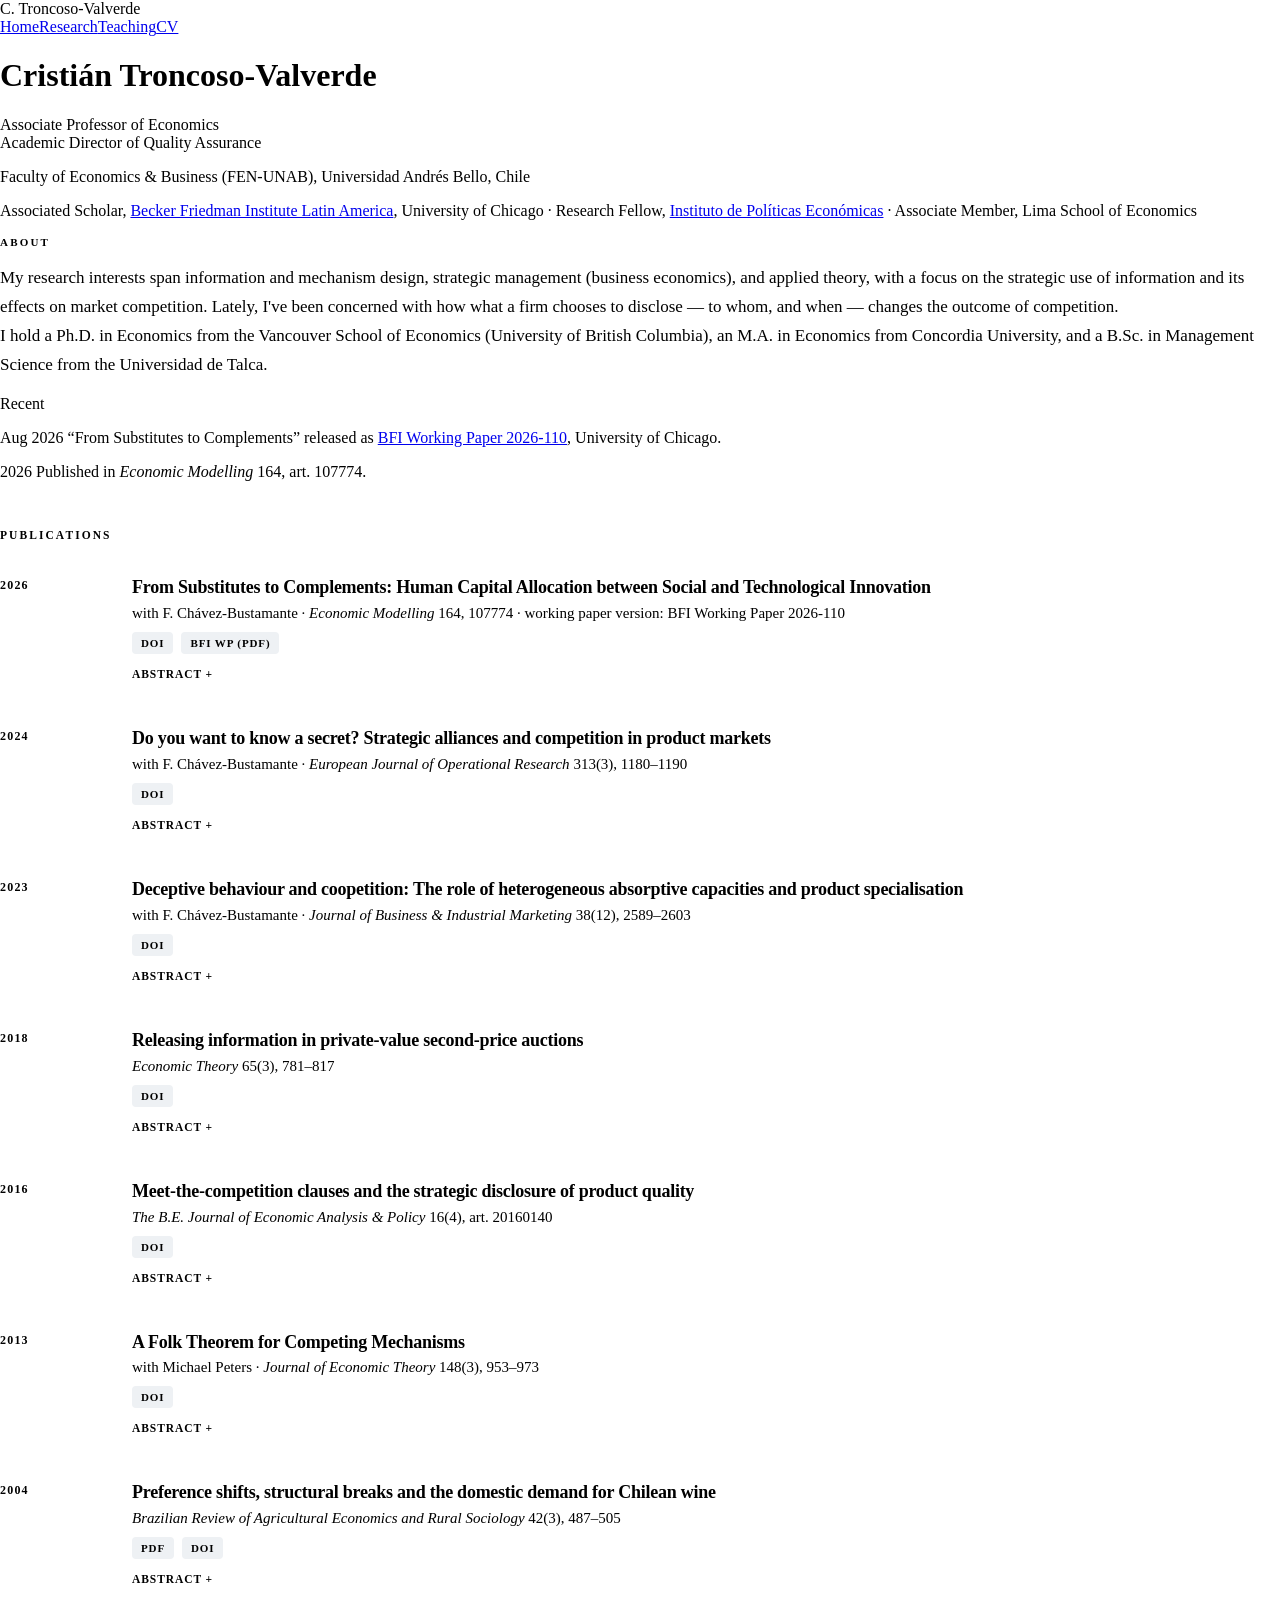
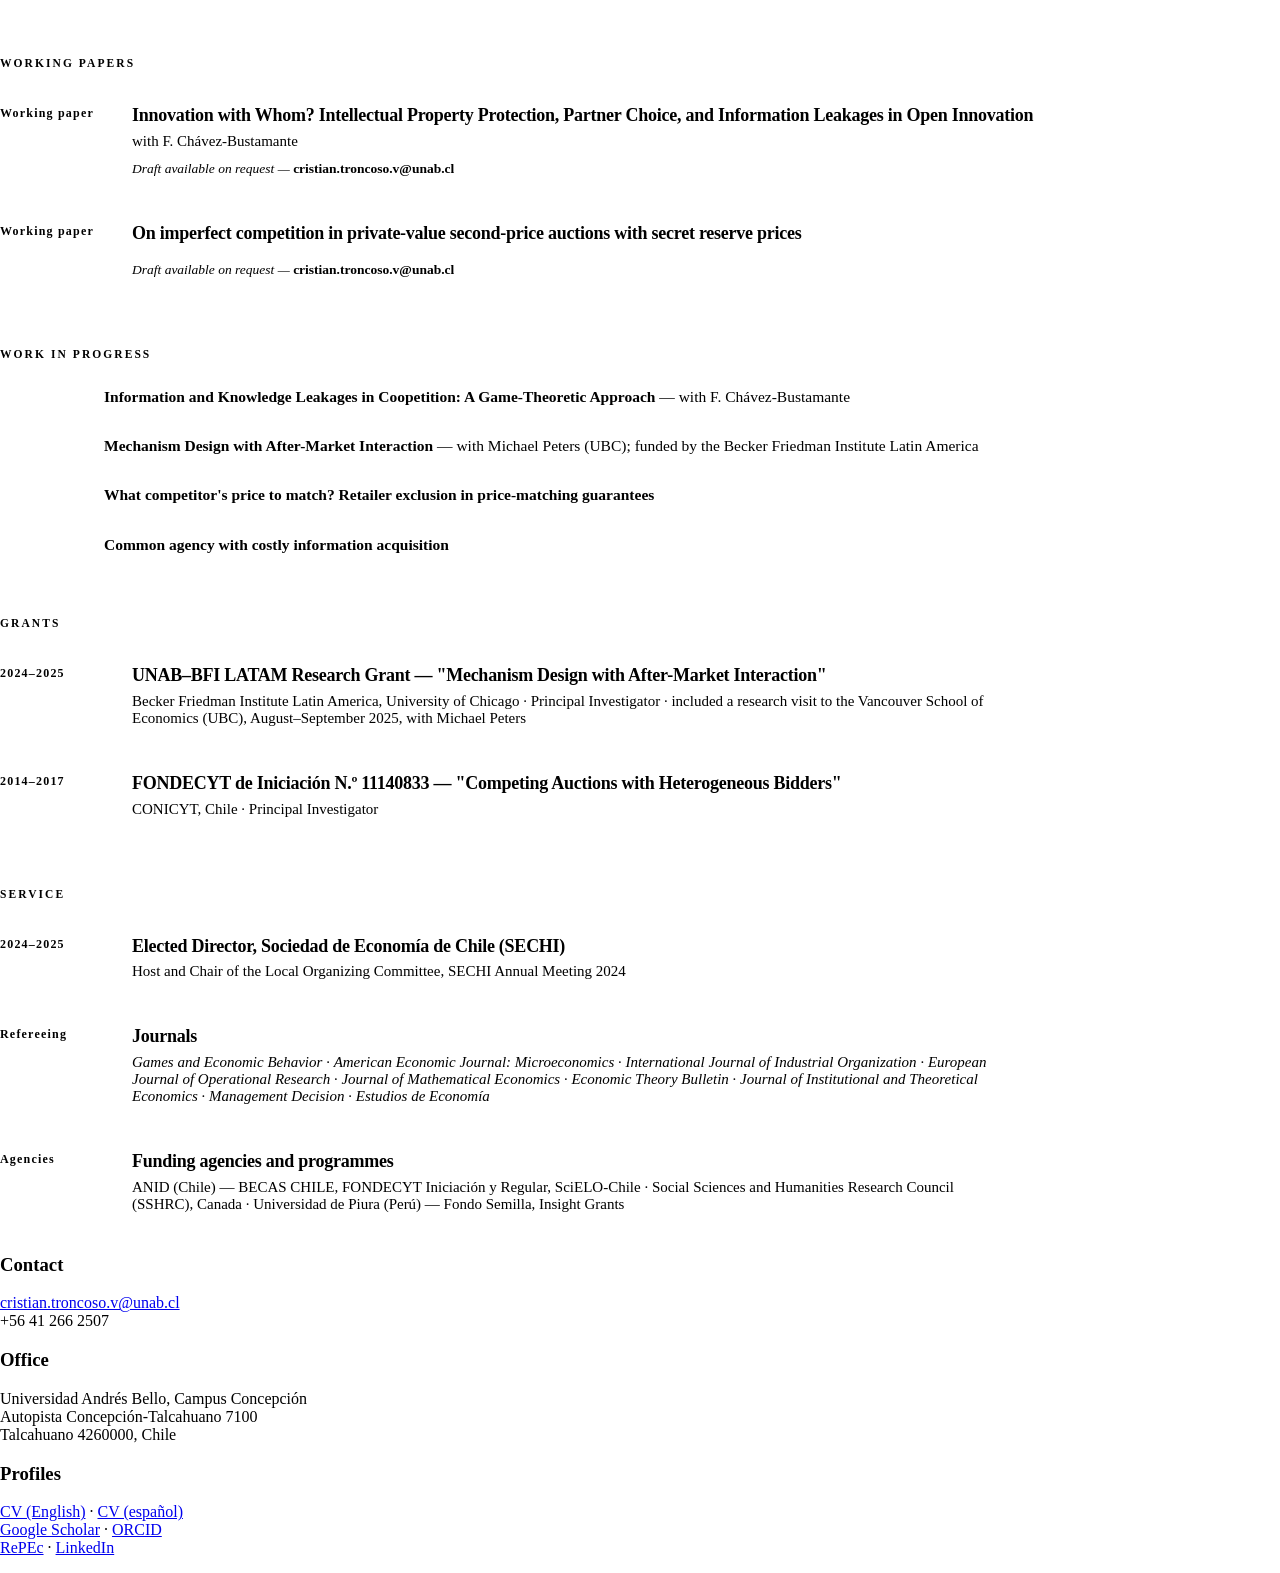
==== index.html @ 9eb07069 "Add files via upload ediseño: barra superior y página de research" ====
<!doctype html>
<html lang="en">
<head>
<meta charset="utf-8">
<meta name="viewport" content="width=device-width, initial-scale=1">
<title>Cristián Troncoso-Valverde — Associate Professor of Economics</title>
<meta name="description" content="Associate Professor of Economics at Universidad Andrés Bello. Information and mechanism design, industrial organization and applied theory.">
<link rel="canonical" href="https://ctroncoso-valverde.github.io/">
<meta property="og:type" content="profile">
<meta property="og:title" content="Cristián Troncoso-Valverde — Associate Professor of Economics">
<meta property="og:description" content="Associate Professor of Economics at Universidad Andrés Bello. Information and mechanism design, industrial organization and applied theory.">
<meta property="og:url" content="https://ctroncoso-valverde.github.io/">
<meta property="og:image" content="https://ctroncoso-valverde.github.io/assets/photo.jpg">
<meta name="twitter:card" content="summary">
<link rel="stylesheet" href="assets/style.css">
<script type="application/ld+json">
{"@context":"https://schema.org","@type":"Person","name":"Cristi\u00e1n Troncoso-Valverde",
"jobTitle":"Associate Professor of Economics","email":"mailto:cristian.troncoso.v@unab.cl",
"url":"https://ctroncoso-valverde.github.io/","image":"https://ctroncoso-valverde.github.io/assets/photo.jpg",
"affiliation":{"@type":"Organization","name":"Universidad Andr\u00e9s Bello, Faculty of Economics and Business"},
"alumniOf":[{"@type":"Organization","name":"The University of British Columbia"},
{"@type":"Organization","name":"Concordia University"},{"@type":"Organization","name":"Universidad de Talca"}],
"knowsAbout":["Information design","Mechanism design","Industrial organization","Applied microeconomic theory"],
"sameAs":["https://orcid.org/0000-0001-8231-6727","https://scholar.google.com/citations?user=-qR7iWAAAAAJ&hl=en","https://ideas.repec.org/e/ptr167.html","https://www.linkedin.com/in/cristi%C3%A1n-troncoso-valverde-75929161"]}
</script>
</head>
<body>
<main class="page">
<div class="topbar"><div class="wrap">
    <span class="tb-id"><span class="tb-av"></span>C. Troncoso-Valverde</span>
    <nav class="tb-nav"><a class="on" href="index.html">Home</a><a href="research.html">Research</a><a href="teaching.html">Teaching</a><a href="files/cv-en.pdf">CV</a></nav>
  </div></div>
  <div class="wrap">
    <div class="ident">
      <div>
        <h1>Cristián Troncoso-Valverde</h1>
        <p class="role">Associate Professor of Economics<br>Academic Director of Quality Assurance</p>
        <p class="aff">Faculty of Economics &amp; Business (FEN-UNAB), Universidad Andrés Bello, Chile</p>
        <p class="aff" style="margin-top:10px">Associated Scholar, <a href="https://bfi.uchicago.edu/centers-programs/becker-friedman-institute-latin-america/">Becker Friedman Institute Latin America</a>,
        University of Chicago · Research Fellow, <a href="https://ipe.unab.cl/">Instituto de Políticas Económicas</a> ·
        Associate Member, Lima School of Economics</p>
      </div>
    </div>

    <p class="kicker">About</p>
    <div class="prosewrap hoverable">
      <p class="prose">My research interests span information and mechanism design, strategic management
      (business economics), and applied theory, with a focus on the strategic use of information and its
      effects on market competition. Lately, I've been concerned with how what a firm chooses to disclose
      — to whom, and when — changes the outcome of competition.</p>
      <p class="prose">I hold a Ph.D. in Economics from the Vancouver School of Economics (University of
      British Columbia), an M.A. in Economics from Concordia University, and a B.Sc. in Management Science
      from the Universidad de Talca.</p>
    </div>

    <div class="news"><p class="newslabel">Recent</p>
      <p class="newsitem"><span>Aug 2026</span> “From Substitutes to Complements” released as
      <a href="https://bfi.uchicago.edu/wp-content/uploads/2026/08/BFI_WP_2026-110.pdf">BFI Working Paper 2026-110</a>, University of Chicago.</p>
      <p class="newsitem"><span>2026</span> Published in <i>Economic Modelling</i> 164, art. 107774.</p></div>

<h2>Publications</h2>

    <div class="row"><div class="y">2026</div>
      <p class="ti"><a href="https://doi.org/10.1016/j.econmod.2026.107774">From Substitutes to Complements: Human Capital Allocation between Social and Technological Innovation</a></p>
      <p class="me">with F. Chávez-Bustamante · <i>Economic Modelling</i> 164, 107774 ·
      working paper version: BFI Working Paper 2026-110</p>
      <div class="lk"><a href="https://doi.org/10.1016/j.econmod.2026.107774">DOI</a><a href="https://bfi.uchicago.edu/wp-content/uploads/2026/08/BFI_WP_2026-110.pdf">BFI WP (PDF)</a></div>
      <details class="ab"><summary>Abstract</summary><p>Firms face a fundamental challenge when allocating scarce human capital between proprietary technological efficiency and social innovation. Social initiatives such as ethical sourcing and circular supply chains help build brand identity and differentiate products, but the transparency they require inevitably leaks operational know-how to competitors. We formalise the strategic relationship between these two investments and show that it is not static: at low commitment levels, the spillover dominates and the two paths act as strategic substitutes, while past a critical threshold, the resulting differentiation softens competition and amplifies the returns to technological investments, turning them into strategic complements. The transition is robust to Bertrand pricing, oligopolistic competition, and fully symmetric games. From a welfare standpoint, the market undersupplies social innovation throughout, and two talent-targeted Pigouvian subsidies exactly close the gap, offering a tractable benchmark for policy design in industries where sustainability and efficiency increasingly converge.</p></details>
    </div>

    <div class="row"><div class="y">2024</div>
      <p class="ti"><a href="https://doi.org/10.1016/j.ejor.2023.10.004">Do you want to know a secret? Strategic alliances and competition in product markets</a></p>
      <p class="me">with F. Chávez-Bustamante · <i>European Journal of Operational Research</i> 313(3), 1180–1190</p>
      <div class="lk"><a href="https://doi.org/10.1016/j.ejor.2023.10.004">DOI</a></div>
      <details class="ab"><summary>Abstract</summary><p>Strategic alliances make firms' boundaries permeable to information leakages that may benefit the competitive position of partnering firms. In this paper, we examine the implications of information leakage on the incentives to join a strategic alliance and the nature of competition in the product market. We show that information leakage can trigger opportunistic behaviours in which firms engage in unprofitable alliances simply because the possibility of learning sensitive information about their competitors increases the expected private rents that firms earn when competing in the product market. Thus, our findings uncover a purely informational mechanism through which information leakage affects the incentives to join a strategic alliance that does not rely on the firm's ability to absorb spillovers from other firms. We also show that the incentives to devise alliances to gain access to the partner's sensitive private information may remain even if the negatively affected firm can pursue compensation for the damage that this deceptive business practice may cause.</p></details>
    </div>

    <div class="row"><div class="y">2023</div>
      <p class="ti"><a href="https://doi.org/10.1108/JBIM-05-2022-0215">Deceptive behaviour and coopetition: The role of heterogeneous absorptive capacities and product specialisation</a></p>
      <p class="me">with F. Chávez-Bustamante · <i>Journal of Business &amp; Industrial Marketing</i> 38(12), 2589–2603</p>
      <div class="lk"><a href="https://doi.org/10.1108/JBIM-05-2022-0215">DOI</a></div>
      <details class="ab"><summary>Abstract</summary><p>This paper aims to study the role of absorptive capacities in coopetitive alliances that involve leakages of sensitive private knowledge regarding firms' production processes.</p><p>This paper uses a game theoretic approach to model a differentiated product market in which two firms asymmetrically informed about the economic value of a business opportunity must cooperate to exploit this opportunity. Under coopetition, firms gain access to their partners' core knowledge as the result of inevitable leakages of information. Firms differ in their absorptive capacities, which affects their abilities to leverage this new knowledge outside the collaborative activity.</p><p>Firms with superior absorptive capacities are more likely to devise alliances whose purpose is to gain access to their partners' core knowledge. This opportunistic behaviour does not disappear even if firms compensate their partners for the damages caused by this deceptive business practice. This paper also finds that a highly specialised product safeguards firms with limited absorptive capacities against these opportunistic behaviours.</p><p>This paper provides a theoretical analysis of the role that absorptive capacities and product specialisation play in influencing the emergence of opportunistic behaviours in coopetitive alliances. The theoretical analysis underscores the extent to which the risk of opportunism associated with the exploitation of a partner's specific core knowledge outside the scope of the cooperative activity affects not only the nature and intensity of market competition but also the incentives to pursue coopetitive alliances.</p></details>
    </div>

    <div class="row"><div class="y">2018</div>
      <p class="ti"><a href="https://doi.org/10.1007/s00199-017-1039-y">Releasing information in private-value second-price auctions</a></p>
      <p class="me"><i>Economic Theory</i> 65(3), 781–817</p>
      <div class="lk"><a href="https://doi.org/10.1007/s00199-017-1039-y">DOI</a></div>
      <details class="ab"><summary>Abstract</summary><p>I investigate the incentives to release information in markets in which auctioneers running second-price auctions compete for buyers by releasing information about their products before buyers decide in which auction they wish to participate. I provide sufficient conditions for the existence of an equilibrium in which both sellers release information even if there are only two buyers in the market. This result is in contrast to previous findings reported in the literature showing that the optimal decision for a monopolist facing a fixed set of two buyers is to not release any information. Thus, the results of the paper suggest that competition between auctioneers strengthens the incentives to release information in markets in which selling mechanisms are second-price auctions.</p></details>
    </div>

    <div class="row"><div class="y">2016</div>
      <p class="ti"><a href="https://doi.org/10.1515/bejeap-2016-0140">Meet-the-competition clauses and the strategic disclosure of product quality</a></p>
      <p class="me"><i>The B.E. Journal of Economic Analysis &amp; Policy</i> 16(4), art. 20160140</p>
      <div class="lk"><a href="https://doi.org/10.1515/bejeap-2016-0140">DOI</a></div>
      <details class="ab"><summary>Abstract</summary><p>I examine the implications of meet-the-competition clauses (MCCs) for the strategic disclosure of product quality in a duopoly in which sellers can adopt these clauses before setting their prices. I show that MCCs generate incentives for the disclosure of product quality because these clauses facilitate monopoly pricing in states of nature in which the quality of products is the same. This suggests that MCCs may encourage the disclosure of information because sellers can use them to coordinate their pricing decisions based on the information revealed through disclosure.</p></details>
    </div>

    <div class="row"><div class="y">2013</div>
      <p class="ti"><a href="https://doi.org/10.1016/j.jet.2013.01.001">A Folk Theorem for Competing Mechanisms</a></p>
      <p class="me">with Michael Peters · <i>Journal of Economic Theory</i> 148(3), 953–973</p>
      <div class="lk"><a href="https://doi.org/10.1016/j.jet.2013.01.001">DOI</a></div>
      <details class="ab"><summary>Abstract</summary><p>We provide a partial characterization of the set of outcome functions that can be supported as perfect Bayesian equilibrium in the recommendation game described in T. Yamashita, Mechanism games with multiple principals and three or more agents, <i>Econometrica</i> 78(2) (2010) 791–801. We show that the set of outcome functions that can be supported is at least as large as the set supportable by a mechanism designer in the sense of Myerson (Myerson, 1979). We show how to support random and correlated outcomes as equilibrium outcomes in the recommendation game.</p></details>
    </div>

    <div class="row"><div class="y">2004</div>
      <p class="ti"><a href="https://doi.org/10.22004/ag.econ.342002">Preference shifts, structural breaks and the domestic demand for Chilean wine</a></p>
      <p class="me"><i>Brazilian Review of Agricultural Economics and Rural Sociology</i> 42(3), 487–505</p>
      <div class="lk"><a href="https://ageconsearch.umn.edu/record/342002/files/Cristi%C3%A1n%20Troncoso-Valverde.pdf">PDF</a><a href="https://doi.org/10.22004/ag.econ.342002">DOI</a></div>
      <details class="ab"><summary>Abstract</summary><p>This paper investigates possible changes in Chilean domestic consumer preferences for wine through the estimation of a demand function that allows for structural breaks and regime shifts in the cointegrating relationship. Our findings support both higher own–price elasticity and higher substitutability between wine and beer after 1982, when a shift in regime in the demand function is found. We believe our findings might be due to the introduction of an increasing number of wine varieties in Chile during the last two decades. We argue that more wine varieties affect domestic consumer preferences by altering the product diversity available in the domestic market.</p></details>
    </div>
    <h2>Working papers</h2>

    <div class="row"><div class="y">Working paper</div>
      <p class="ti">Innovation with Whom? Intellectual Property Protection, Partner Choice, and Information Leakages in Open Innovation</p>
      <p class="me">with F. Chávez-Bustamante</p>
      <p class="req">Draft available on request — <a href="mailto:cristian.troncoso.v@unab.cl?subject=Working%20paper%20request">cristian.troncoso.v@unab.cl</a></p>
      </div>

    <div class="row"><div class="y">Working paper</div>
      <p class="ti">On imperfect competition in private-value second-price auctions with secret reserve prices</p>
      <p class="req">Draft available on request — <a href="mailto:cristian.troncoso.v@unab.cl?subject=Working%20paper%20request">cristian.troncoso.v@unab.cl</a></p>
      </div>

    <h2>Work in progress</h2>
    <ul class="wip">
      <li><span>Information and Knowledge Leakages in Coopetition: A Game-Theoretic Approach</span> — with F. Chávez-Bustamante</li>
      <li><span>Mechanism Design with After-Market Interaction</span> — with Michael Peters (UBC); funded by the Becker Friedman Institute Latin America</li>
      <li><span>What competitor's price to match? Retailer exclusion in price-matching guarantees</span></li>
      <li><span>Common agency with costly information acquisition</span></li>
    </ul>

    <h2>Grants</h2>
    <div class="row"><div class="y">2024–2025</div>
      <p class="ti">UNAB–BFI LATAM Research Grant — "Mechanism Design with After-Market Interaction"</p>
      <p class="me">Becker Friedman Institute Latin America, University of Chicago · Principal
      Investigator · included a research visit to the Vancouver School of Economics (UBC),
      August–September 2025, with Michael Peters</p>
    </div>
    <div class="row"><div class="y">2014–2017</div>
      <p class="ti">FONDECYT de Iniciación N.º 11140833 — "Competing Auctions with Heterogeneous Bidders"</p>
      <p class="me">CONICYT, Chile · Principal Investigator</p>
    </div>

    <h2>Service</h2>
    <div class="row"><div class="y">2024–2025</div>
      <p class="ti">Elected Director, Sociedad de Economía de Chile (SECHI)</p>
      <p class="me">Host and Chair of the Local Organizing Committee, SECHI Annual Meeting 2024</p>
    </div>
    <div class="row"><div class="y">Refereeing</div>
      <p class="ti">Journals</p>
      <p class="me"><i>Games and Economic Behavior</i> · <i>American Economic Journal: Microeconomics</i> ·
      <i>International Journal of Industrial Organization</i> · <i>European Journal of Operational Research</i> ·
      <i>Journal of Mathematical Economics</i> · <i>Economic Theory Bulletin</i> ·
      <i>Journal of Institutional and Theoretical Economics</i> · <i>Management Decision</i> ·
      <i>Estudios de Economía</i></p>
    </div>
    <div class="row"><div class="y">Agencies</div>
      <p class="ti">Funding agencies and programmes</p>
      <p class="me">ANID (Chile) — BECAS CHILE, FONDECYT Iniciación y Regular, SciELO-Chile ·
      Social Sciences and Humanities Research Council (SSHRC), Canada ·
      Universidad de Piura (Perú) — Fondo Semilla, Insight Grants</p>
    </div>
  </div>
  <div class="foot" id="contact"><div class="wrap">
    <div><h3>Contact</h3><p><a href="mailto:cristian.troncoso.v@unab.cl">cristian.troncoso.v@unab.cl</a><br>+56 41 266 2507</p></div>
    <div><h3>Office</h3><p>Universidad Andrés Bello, Campus Concepción<br>
      Autopista Concepción-Talcahuano 7100<br>Talcahuano 4260000, Chile</p></div>
    <div><h3>Profiles</h3><p><a href="files/cv-en.pdf">CV (English)</a> · <a href="files/cv-es.pdf">CV (español)</a><br><a href="https://scholar.google.com/citations?user=-qR7iWAAAAAJ&amp;hl=en">Google Scholar</a> · <a href="https://orcid.org/0000-0001-8231-6727">ORCID</a><br>
      <a href="https://ideas.repec.org/e/ptr167.html">RePEc</a> · <a href="https://www.linkedin.com/in/cristi%C3%A1n-troncoso-valverde-75929161">LinkedIn</a></p></div>
  </div></div>
</main>
</body>
</html>
---- assets/style.css ----
*,*::before,*::after{box-sizing:border-box}
/* ---------------- paletas ---------------- */
.pg{--rail:#0f1c2e; --rink:#e7edf5; --rmut:#93a5bb; --rline:#1d2e45; --racc:#7fb2e0;
    --ink:#0d1014; --ink2:#464d57; --ink3:#878e98; --line:#e4e7ec; --acc:#3f7fbf; --tint:#f3f7fc;}
/* ---------------- layout ---------------- */
body{margin:0;background:#fff}
.pg{display:grid;grid-template-columns:376px 1fr;background:#fff;color:var(--ink);
  font:16px/1.66 -apple-system,BlinkMacSystemFont,"Segoe UI",Roboto,"Helvetica Neue",sans-serif;
  -webkit-font-smoothing:antialiased;min-height:760px}
.rail{background:var(--rail);color:var(--rink);display:flex;flex-direction:column}
.pic{aspect-ratio:3/2;background:var(--rline);position:relative;overflow:hidden}
.pic img{width:100%;height:100%;display:block;object-fit:cover}
.rb{padding:28px 28px 32px;flex:1;display:flex;flex-direction:column}
.rail h1{font-size:25px;line-height:1.2;font-weight:700;letter-spacing:-.028em;margin:0 0 13px;color:var(--rink)}
.rl{font-size:13.5px;line-height:1.62;color:var(--rmut);margin:0 0 4px}
.rl b{color:var(--rink);font-weight:650}
.rail nav{margin:26px 0 0;border-top:1px solid var(--rline);padding-top:16px}
.rail nav a{display:flex;align-items:center;gap:10px;color:var(--rmut);text-decoration:none;
  font-size:14px;font-weight:600;padding:8px 0}
.rail nav a::before{content:"";width:14px;height:1px;background:var(--rline);transition:.18s}
.rail nav a:hover{color:var(--rink)}
.rail nav a.act{color:var(--rink)}
.rail nav a.act::before{width:26px;height:2px;background:var(--racc)}
.prof{display:flex;flex-wrap:wrap;gap:8px 15px;margin-top:18px}
.prof a{font-size:11.5px;font-weight:800;letter-spacing:.12em;text-transform:uppercase;
  color:var(--rmut);text-decoration:none;transition:.15s}
.prof a:hover{color:var(--racc)}
.cx{margin-top:auto;padding-top:22px;border-top:1px solid var(--rline);font-size:12.5px;line-height:1.8;color:var(--rmut)}
.cx a{color:var(--rink);text-decoration:none;border-bottom:1px solid var(--rline)}
.rl a{color:var(--rink);text-decoration:none;border-bottom:1px solid var(--rline)}
.rl a:hover{border-color:var(--racc)}
.body{padding:64px 64px 84px;max-width:1180px;margin:0 auto;width:100%}
.about{display:grid;grid-template-columns:1fr 1fr;column-gap:52px;row-gap:20px;align-items:start}
.kicker{font-size:11px;font-weight:800;letter-spacing:.2em;text-transform:uppercase;color:var(--acc);margin:0 0 16px}
.prose{font-size:17px;line-height:1.7;color:var(--ink2);margin:0}
.prose b{color:var(--ink);font-weight:650}
h2{font-size:11.5px;letter-spacing:.18em;text-transform:uppercase;font-weight:800;color:var(--ink3);
  margin:48px 0 0;padding-bottom:12px;border-bottom:1px solid var(--line)}
.row{display:grid;grid-template-columns:104px 1fr;column-gap:28px;padding:22px 0;border-bottom:1px solid var(--line);transition:.16s}
.row>*{grid-column:2}
.row .y{grid-column:1;grid-row:1;margin:0;padding-top:3px}
.row:hover{background:var(--tint);box-shadow:-14px 0 0 var(--tint),14px 0 0 var(--tint)}
.row .y{font-size:12px;font-weight:800;letter-spacing:.1em;color:var(--acc);margin-bottom:5px}
.row .ti{font-size:18px;font-weight:700;line-height:1.38;letter-spacing:-.014em;margin:0 0 5px}
.row .ti a{color:inherit;text-decoration:none}
.row .ti a:hover{color:var(--acc)}
.row .me{font-size:15px;color:var(--ink2);max-width:860px;margin:0}
.row .me i{font-style:italic}
.lk{margin-top:10px;display:flex;gap:8px;flex-wrap:wrap}
.lk a{font-size:11px;font-weight:800;letter-spacing:.08em;text-transform:uppercase;color:var(--ink2);
  text-decoration:none;background:#eef1f4;border-radius:4px;padding:5px 9px;transition:.14s}
.lk a:hover{background:var(--acc);color:#fff}
.req{font-size:13.5px;color:var(--ink3);margin:11px 0 0;font-style:italic}
.req a{color:var(--acc);text-decoration:none;font-weight:650;font-style:normal}
.req a:hover{text-decoration:underline;text-underline-offset:3px}
.ab{margin-top:10px}
.ab summary{font-size:11.5px;font-weight:800;letter-spacing:.08em;text-transform:uppercase;
  color:var(--acc);cursor:pointer;list-style:none;display:inline-block}
.ab summary::marker{content:""}
.ab summary::after{content:" +"}
.ab[open] summary::after{content:" \2013"}
.ab p{font-size:15px;line-height:1.62;color:var(--ink2);margin:9px 0 2px;
  padding-left:16px;border-left:2px solid var(--line);max-width:820px}
.wip{margin:0;padding:0;list-style:none}
.wip li{padding:13px 0 13px 104px;border-bottom:1px solid var(--line);font-size:15.5px;color:var(--ink2);
  line-height:1.5;position:relative}
.wip li::before{content:"";position:absolute;left:0;top:22px;width:26px;height:2px;background:var(--acc)}
.wip li span{color:var(--ink);font-weight:650}
  .note{margin:0;padding:16px 22px;border-left:3px solid var(--acc);background:var(--tint);
  font-size:15.5px;color:var(--ink2)}
.note b{color:var(--ink);font-weight:700}
.rec{margin-top:44px;padding-top:22px;border-top:1px solid var(--line)}
.rec>summary{font-size:11.5px;font-weight:800;letter-spacing:.14em;text-transform:uppercase;
  color:var(--acc);cursor:pointer;list-style:none}
.rec>summary::marker{content:""}
.rec>summary::after{content:" +"}
.rec[open]>summary::after{content:" \2013"}
.rec h3{font-size:13.5px;font-weight:800;margin:26px 0 8px;letter-spacing:-.005em}
.rec ul{margin:0;padding:0;list-style:none}
.rec li{font-size:13.5px;line-height:1.55;color:var(--ink2);padding:5px 0;border-bottom:1px solid #f0f2f5}
.rec li b{color:var(--ink);font-weight:650;font-variant-numeric:tabular-nums}
.rec li em{font-style:normal;color:var(--ink3)}
  @media(max-width:1000px){ .about{grid-template-columns:1fr;row-gap:18px} }
@media(max-width:900px){ .pg{grid-template-columns:1fr} .body{padding:40px 26px 60px} }
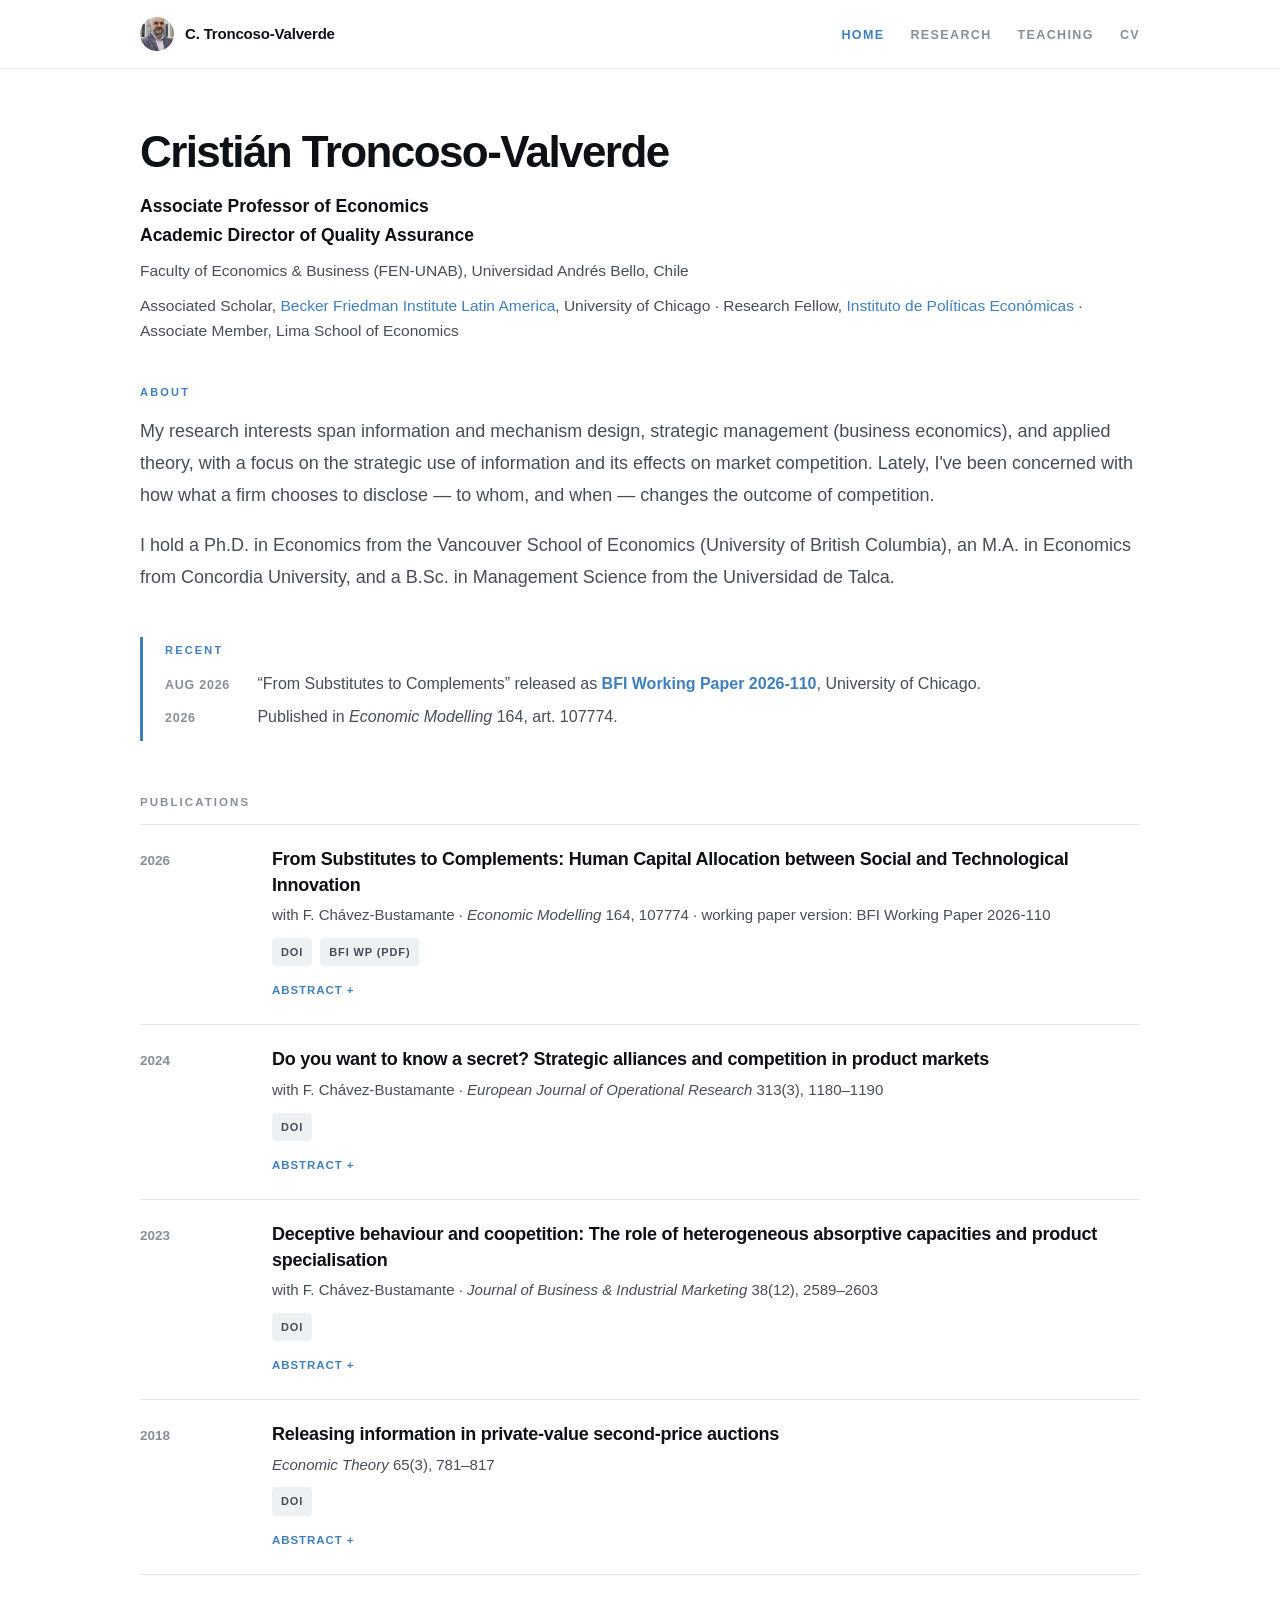
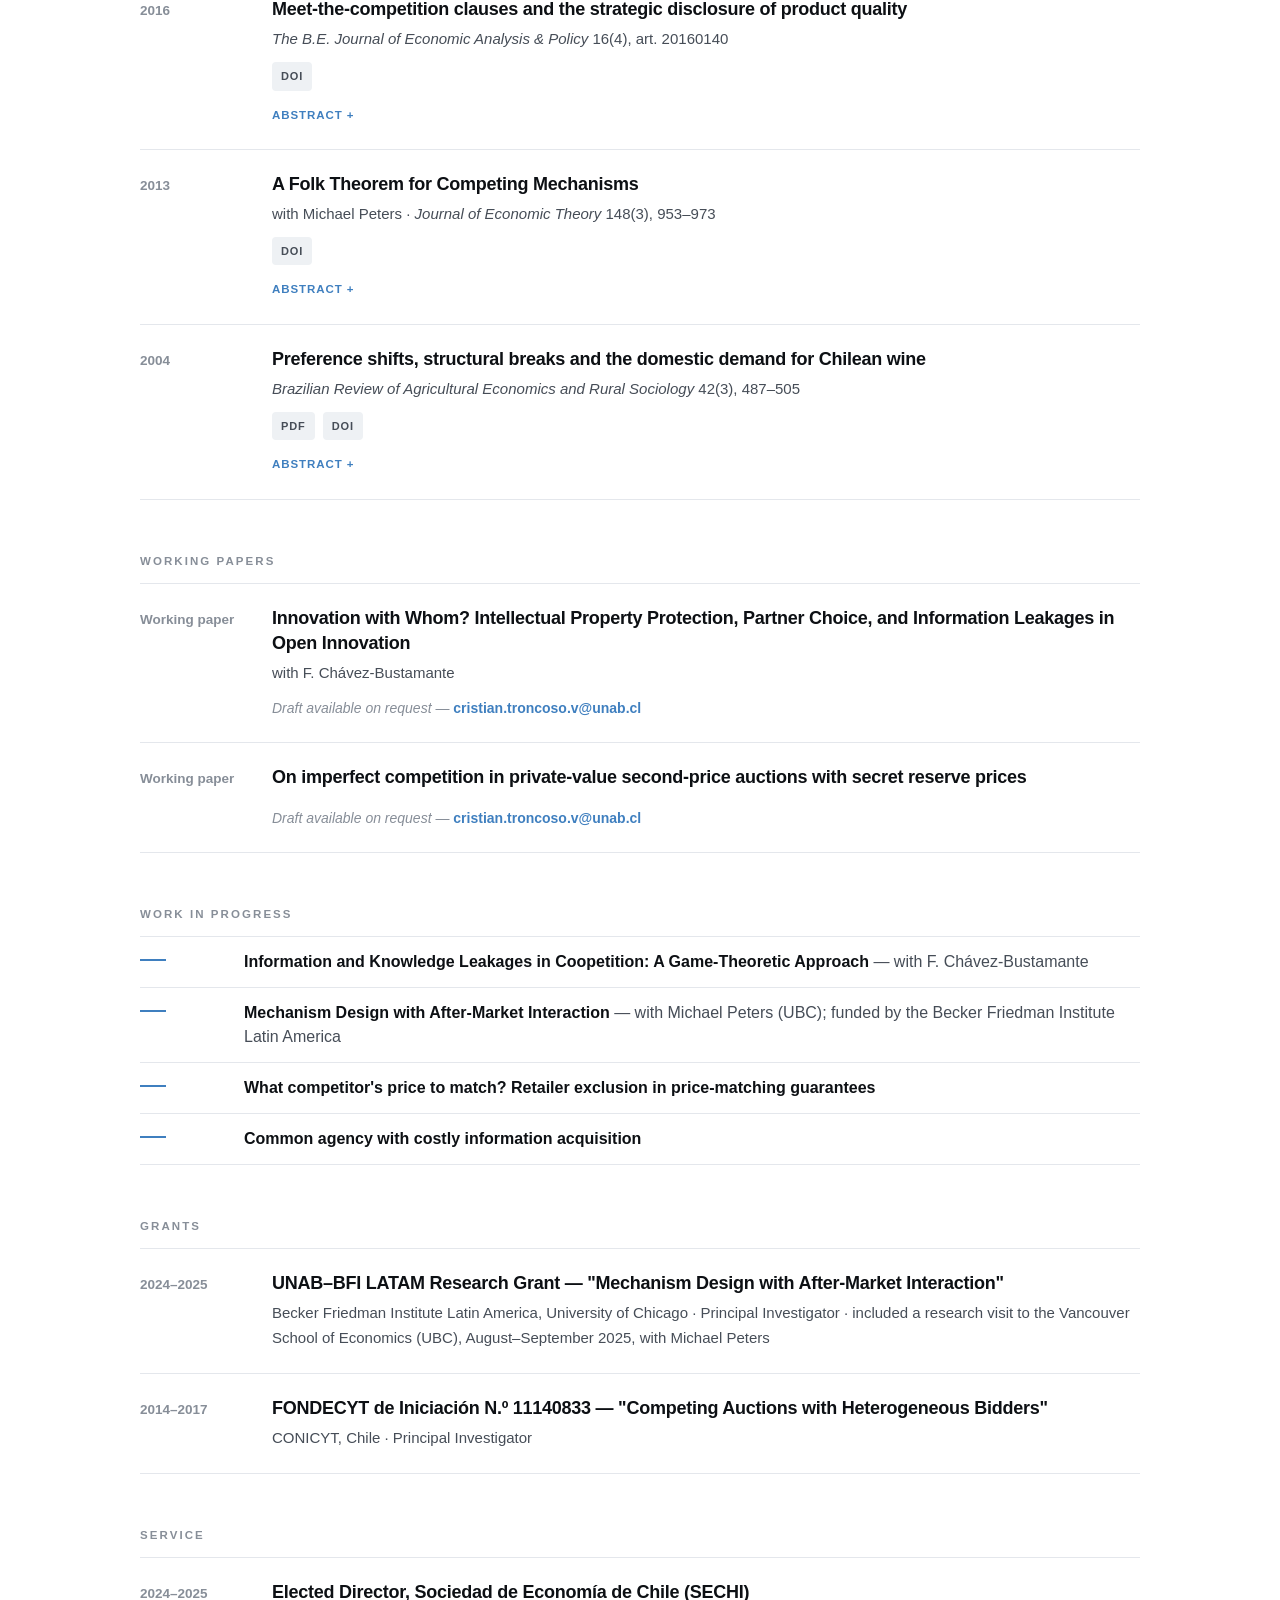
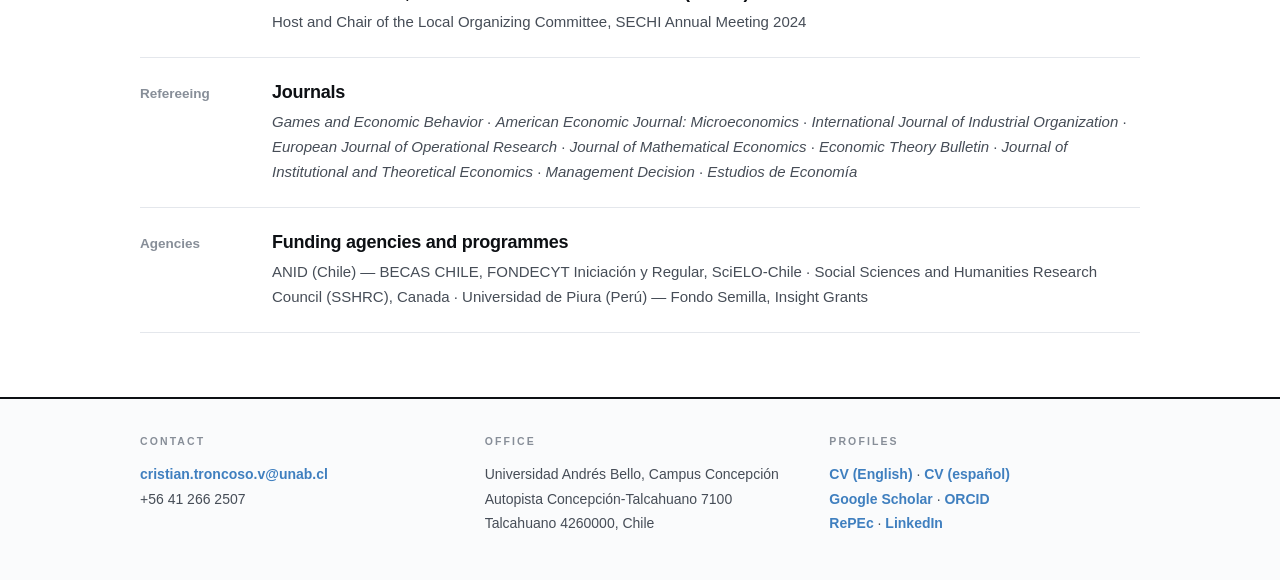
==== commit da956cd1: "Add files via upload banner en encabezado" ====
--- a/index.html
+++ b/index.html
@@ -30,7 +30,7 @@
     <span class="tb-id"><span class="tb-av"></span>C. Troncoso-Valverde</span>
     <nav class="tb-nav"><a class="on" href="index.html">Home</a><a href="research.html">Research</a><a href="teaching.html">Teaching</a><a href="files/cv-en.pdf">CV</a></nav>
   </div></div>
-  <div class="wrap">
+  <div class="idwrap"><div class="wrap">
     <div class="ident">
       <div>
         <h1>Cristián Troncoso-Valverde</h1>
@@ -41,6 +41,9 @@
         Associate Member, Lima School of Economics</p>
       </div>
     </div>
+  </div></div>
+
+  <div class="wrap">
 
     <p class="kicker">About</p>
     <div class="prosewrap hoverable">
--- a/assets/style.css
+++ b/assets/style.css
@@ -1,84 +1,117 @@
 *,*::before,*::after{box-sizing:border-box}
-/* ---------------- paletas ---------------- */
-.pg{--rail:#0f1c2e; --rink:#e7edf5; --rmut:#93a5bb; --rline:#1d2e45; --racc:#7fb2e0;
-    --ink:#0d1014; --ink2:#464d57; --ink3:#878e98; --line:#e4e7ec; --acc:#3f7fbf; --tint:#f3f7fc;}
-/* ---------------- layout ---------------- */
-body{margin:0;background:#fff}
-.pg{display:grid;grid-template-columns:376px 1fr;background:#fff;color:var(--ink);
-  font:16px/1.66 -apple-system,BlinkMacSystemFont,"Segoe UI",Roboto,"Helvetica Neue",sans-serif;
-  -webkit-font-smoothing:antialiased;min-height:760px}
-.rail{background:var(--rail);color:var(--rink);display:flex;flex-direction:column}
-.pic{aspect-ratio:3/2;background:var(--rline);position:relative;overflow:hidden}
-.pic img{width:100%;height:100%;display:block;object-fit:cover}
-.rb{padding:28px 28px 32px;flex:1;display:flex;flex-direction:column}
-.rail h1{font-size:25px;line-height:1.2;font-weight:700;letter-spacing:-.028em;margin:0 0 13px;color:var(--rink)}
-.rl{font-size:13.5px;line-height:1.62;color:var(--rmut);margin:0 0 4px}
-.rl b{color:var(--rink);font-weight:650}
-.rail nav{margin:26px 0 0;border-top:1px solid var(--rline);padding-top:16px}
-.rail nav a{display:flex;align-items:center;gap:10px;color:var(--rmut);text-decoration:none;
-  font-size:14px;font-weight:600;padding:8px 0}
-.rail nav a::before{content:"";width:14px;height:1px;background:var(--rline);transition:.18s}
-.rail nav a:hover{color:var(--rink)}
-.rail nav a.act{color:var(--rink)}
-.rail nav a.act::before{width:26px;height:2px;background:var(--racc)}
-.prof{display:flex;flex-wrap:wrap;gap:8px 15px;margin-top:18px}
-.prof a{font-size:11.5px;font-weight:800;letter-spacing:.12em;text-transform:uppercase;
-  color:var(--rmut);text-decoration:none;transition:.15s}
-.prof a:hover{color:var(--racc)}
-.cx{margin-top:auto;padding-top:22px;border-top:1px solid var(--rline);font-size:12.5px;line-height:1.8;color:var(--rmut)}
-.cx a{color:var(--rink);text-decoration:none;border-bottom:1px solid var(--rline)}
-.rl a{color:var(--rink);text-decoration:none;border-bottom:1px solid var(--rline)}
-.rl a:hover{border-color:var(--racc)}
-.body{padding:64px 64px 84px;max-width:1180px;margin:0 auto;width:100%}
-.about{display:grid;grid-template-columns:1fr 1fr;column-gap:52px;row-gap:20px;align-items:start}
-.kicker{font-size:11px;font-weight:800;letter-spacing:.2em;text-transform:uppercase;color:var(--acc);margin:0 0 16px}
-.prose{font-size:17px;line-height:1.7;color:var(--ink2);margin:0}
-.prose b{color:var(--ink);font-weight:650}
+:root{--ink:#0d1014;--ink2:#464d57;--ink3:#878e98;--line:#e4e7ec;--acc:#3f7fbf;--tint:#f3f7fc}
+body{margin:0;background:#fff;font:16px/1.66 -apple-system,BlinkMacSystemFont,"Segoe UI",Roboto,"Helvetica Neue",sans-serif;
+ -webkit-font-smoothing:antialiased;color:var(--ink)}
+.page{background:#fff}
+.wrap{max-width:1080px;margin:0 auto;padding:0 40px}
+
+/* barra superior */
+.topbar{border-bottom:1px solid var(--line)}
+.topbar .wrap{display:flex;align-items:center;justify-content:space-between;gap:26px;height:68px}
+.tb-id{display:flex;align-items:center;gap:11px;font-weight:750;font-size:15px;letter-spacing:-.012em}
+.tb-av{width:34px;height:34px;border-radius:50%;background:url(avatar.jpg) center 20%/cover;flex:none}
+.tb-nav a{font-size:12.5px;font-weight:750;letter-spacing:.11em;text-transform:uppercase;
+ color:var(--ink3);text-decoration:none;margin-left:26px}
+.tb-nav a.on{color:var(--acc)}
+.tb-nav a:hover{color:var(--ink)}
+
+/* bloque de identidad */
+.ident{padding:60px 0 0;display:grid;grid-template-columns:1fr auto;gap:0 48px;align-items:start}
+h1{font-size:44px;line-height:1.06;font-weight:750;letter-spacing:-.036em;margin:0 0 16px}
+.role{font-size:17.5px;font-weight:750;margin:0 0 8px}
+.aff{font-size:15.5px;line-height:1.62;color:var(--ink2);margin:0}
+.aff a{color:var(--acc);text-decoration:none}
+.idphoto{width:172px;height:210px;border-radius:10px;object-fit:cover;object-position:50% 30%;display:block}
+
+.prosewrap{margin:14px 0 0;max-width:1000px}
+.prose{font-size:18px;line-height:1.78;color:var(--ink2);margin:0 0 18px}
+.kicker{font-size:11px;font-weight:800;letter-spacing:.2em;text-transform:uppercase;
+ color:var(--acc);margin:40px 0 0}
+
 h2{font-size:11.5px;letter-spacing:.18em;text-transform:uppercase;font-weight:800;color:var(--ink3);
-  margin:48px 0 0;padding-bottom:12px;border-bottom:1px solid var(--line)}
-.row{display:grid;grid-template-columns:104px 1fr;column-gap:28px;padding:22px 0;border-bottom:1px solid var(--line);transition:.16s}
+ margin:52px 0 0;padding-bottom:12px;border-bottom:1px solid var(--line)}
+.news{border-left:3px solid var(--acc);padding:4px 0 4px 22px;margin:44px 0 0}
+.newslabel{font-size:11px;font-weight:800;letter-spacing:.2em;text-transform:uppercase;color:var(--acc);margin:0 0 12px}
+.newsitem{font-size:16px;line-height:1.55;color:var(--ink2);margin:0 0 8px}
+.newsitem span{display:inline-block;min-width:88px;font-weight:800;font-size:12.5px;letter-spacing:.06em;
+ text-transform:uppercase;color:var(--ink3)}
+.newsitem a{color:var(--acc);text-decoration:none;font-weight:650}
+
+.row{display:grid;grid-template-columns:104px 1fr;column-gap:28px;padding:22px 0;border-bottom:1px solid var(--line)}
 .row>*{grid-column:2}
-.row .y{grid-column:1;grid-row:1;margin:0;padding-top:3px}
-.row:hover{background:var(--tint);box-shadow:-14px 0 0 var(--tint),14px 0 0 var(--tint)}
-.row .y{font-size:12px;font-weight:800;letter-spacing:.1em;color:var(--acc);margin-bottom:5px}
-.row .ti{font-size:18px;font-weight:700;line-height:1.38;letter-spacing:-.014em;margin:0 0 5px}
-.row .ti a{color:inherit;text-decoration:none}
+.row .y{grid-column:1;grid-row:1;margin:0;padding-top:3px;font-size:13.5px;font-weight:700;color:var(--ink3)}
+.row .ti{font-size:18px;font-weight:700;line-height:1.4;letter-spacing:-.014em;margin:0 0 5px}
+.row .ti a{color:var(--ink);text-decoration:none}
 .row .ti a:hover{color:var(--acc)}
-.row .me{font-size:15px;color:var(--ink2);max-width:860px;margin:0}
+.row .me{font-size:15px;color:var(--ink2);margin:0}
 .row .me i{font-style:italic}
 .lk{margin-top:10px;display:flex;gap:8px;flex-wrap:wrap}
 .lk a{font-size:11px;font-weight:800;letter-spacing:.08em;text-transform:uppercase;color:var(--ink2);
-  text-decoration:none;background:#eef1f4;border-radius:4px;padding:5px 9px;transition:.14s}
+ text-decoration:none;background:#eef1f4;border-radius:4px;padding:5px 9px}
 .lk a:hover{background:var(--acc);color:#fff}
-.req{font-size:13.5px;color:var(--ink3);margin:11px 0 0;font-style:italic}
+.ab{margin-top:10px}
+.ab summary{font-size:11.5px;font-weight:800;letter-spacing:.08em;text-transform:uppercase;color:var(--acc);
+ cursor:pointer;list-style:none;display:inline-block}
+.ab summary::marker{content:""}.ab summary::after{content:" +"}.ab[open] summary::after{content:" –"}
+.ab p{font-size:15px;line-height:1.62;color:var(--ink2);margin:9px 0 2px;padding-left:16px;
+ border-left:2px solid var(--line);max-width:820px}
+
+/* pie: lo que antes cargaba la barra lateral */
+.foot{margin-top:64px;border-top:2px solid var(--ink);background:#fafbfc}
+.foot .wrap{display:grid;grid-template-columns:1fr 1fr 1fr;gap:34px;padding-top:34px;padding-bottom:44px}
+.foot h3{font-size:10.5px;letter-spacing:.2em;text-transform:uppercase;color:var(--ink3);font-weight:800;margin:0 0 12px}
+.foot p{font-size:14px;line-height:1.75;color:var(--ink2);margin:0}
+.foot a{color:var(--acc);text-decoration:none;font-weight:650}
+
+@media(max-width:620px){
+ .wrap{padding:0 20px}
+ .topbar .wrap{height:auto;flex-direction:column;align-items:flex-start;gap:10px;padding-top:14px;padding-bottom:12px}
+ .tb-nav{display:flex;flex-wrap:wrap;gap:8px 0}
+ .tb-nav a{margin-left:0;margin-right:20px}
+ h1{font-size:32px}
+ .row{grid-template-columns:1fr;row-gap:4px}
+ .row>*{grid-column:1}
+ .row .y{grid-row:auto}
+ .wip li,.talks li{padding-left:0}
+ .wip li::before{display:none}
+ .talks li span{position:static;display:block;margin-bottom:3px}
+}
+@media(max-width:900px){.ident{grid-template-columns:1fr}.prosewrap{grid-template-columns:1fr}
+ .foot .wrap{grid-template-columns:1fr}}
+
+
+.hoverable{transition:.16s}
+.row,.course,.wip li{transition:.16s}
+.row:hover,.course:hover,.wip li:hover,.hoverable:hover{
+ background:var(--tint);box-shadow:-14px 0 0 var(--tint),14px 0 0 var(--tint)}
+.note{margin:26px 0 0;padding:16px 22px;border-left:3px solid var(--acc);background:var(--tint);
+ font-size:16px;color:var(--ink2)}
+.note b{color:var(--ink);font-weight:700}
+.course{padding:15px 0;border-bottom:1px solid var(--line)}
+.course .cn{font-size:17px;font-weight:700;margin:0 0 3px}
+.course .cm{font-size:14.5px;color:var(--ink2);margin:0}
+.course .cm em{font-style:normal;color:var(--ink3)}
+.wip{margin:0;padding:0;list-style:none}
+.wip li{padding:13px 0 13px 104px;border-bottom:1px solid var(--line);font-size:16px;color:var(--ink2);
+ line-height:1.5;position:relative}
+.wip li::before{content:"";position:absolute;left:0;top:22px;width:26px;height:2px;background:var(--acc)}
+.wip li span{color:var(--ink);font-weight:700}
+.req{font-size:14px;color:var(--ink3);margin:11px 0 0;font-style:italic}
 .req a{color:var(--acc);text-decoration:none;font-weight:650;font-style:normal}
-.req a:hover{text-decoration:underline;text-underline-offset:3px}
-.ab{margin-top:10px}
-.ab summary{font-size:11.5px;font-weight:800;letter-spacing:.08em;text-transform:uppercase;
-  color:var(--acc);cursor:pointer;list-style:none;display:inline-block}
-.ab summary::marker{content:""}
-.ab summary::after{content:" +"}
-.ab[open] summary::after{content:" \2013"}
-.ab p{font-size:15px;line-height:1.62;color:var(--ink2);margin:9px 0 2px;
-  padding-left:16px;border-left:2px solid var(--line);max-width:820px}
-.wip{margin:0;padding:0;list-style:none}
-.wip li{padding:13px 0 13px 104px;border-bottom:1px solid var(--line);font-size:15.5px;color:var(--ink2);
-  line-height:1.5;position:relative}
-.wip li::before{content:"";position:absolute;left:0;top:22px;width:26px;height:2px;background:var(--acc)}
-.wip li span{color:var(--ink);font-weight:650}
-  .note{margin:0;padding:16px 22px;border-left:3px solid var(--acc);background:var(--tint);
-  font-size:15.5px;color:var(--ink2)}
-.note b{color:var(--ink);font-weight:700}
 .rec{margin-top:44px;padding-top:22px;border-top:1px solid var(--line)}
-.rec>summary{font-size:11.5px;font-weight:800;letter-spacing:.14em;text-transform:uppercase;
-  color:var(--acc);cursor:pointer;list-style:none}
-.rec>summary::marker{content:""}
-.rec>summary::after{content:" +"}
-.rec[open]>summary::after{content:" \2013"}
-.rec h3{font-size:13.5px;font-weight:800;margin:26px 0 8px;letter-spacing:-.005em}
+.rec>summary{font-size:11.5px;letter-spacing:.14em;text-transform:uppercase;font-weight:800;
+ color:var(--acc);cursor:pointer;list-style:none}
+.rec>summary::marker{content:""}.rec>summary::after{content:" +"}.rec[open]>summary::after{content:" –"}
+.rec h3{font-size:14px;font-weight:800;margin:26px 0 8px}
 .rec ul{margin:0;padding:0;list-style:none}
 .rec li{font-size:13.5px;line-height:1.55;color:var(--ink2);padding:5px 0;border-bottom:1px solid #f0f2f5}
-.rec li b{color:var(--ink);font-weight:650;font-variant-numeric:tabular-nums}
-.rec li em{font-style:normal;color:var(--ink3)}
-  @media(max-width:1000px){ .about{grid-template-columns:1fr;row-gap:18px} }
-@media(max-width:900px){ .pg{grid-template-columns:1fr} .body{padding:40px 26px 60px} }
+.rec li b{color:var(--ink);font-weight:650}.rec li em{font-style:normal;color:var(--ink3)}
+
+
+.lead{max-width:1000px}
+.lead .prose{margin-bottom:16px}
+h2.line{margin-bottom:14px;font-size:19px;font-weight:750;letter-spacing:-.018em;color:var(--ink);text-transform:none;
+ margin:54px 0 0;padding-bottom:0;border-bottom:0}
+.talks{margin:0;padding:0;list-style:none}
+.talks li{padding:11px 0 11px 104px;border-bottom:1px solid var(--line);font-size:15.5px;color:var(--ink2);position:relative}
+.talks li span{position:absolute;left:0;top:13px;font-size:13px;font-weight:700;color:var(--ink3)}
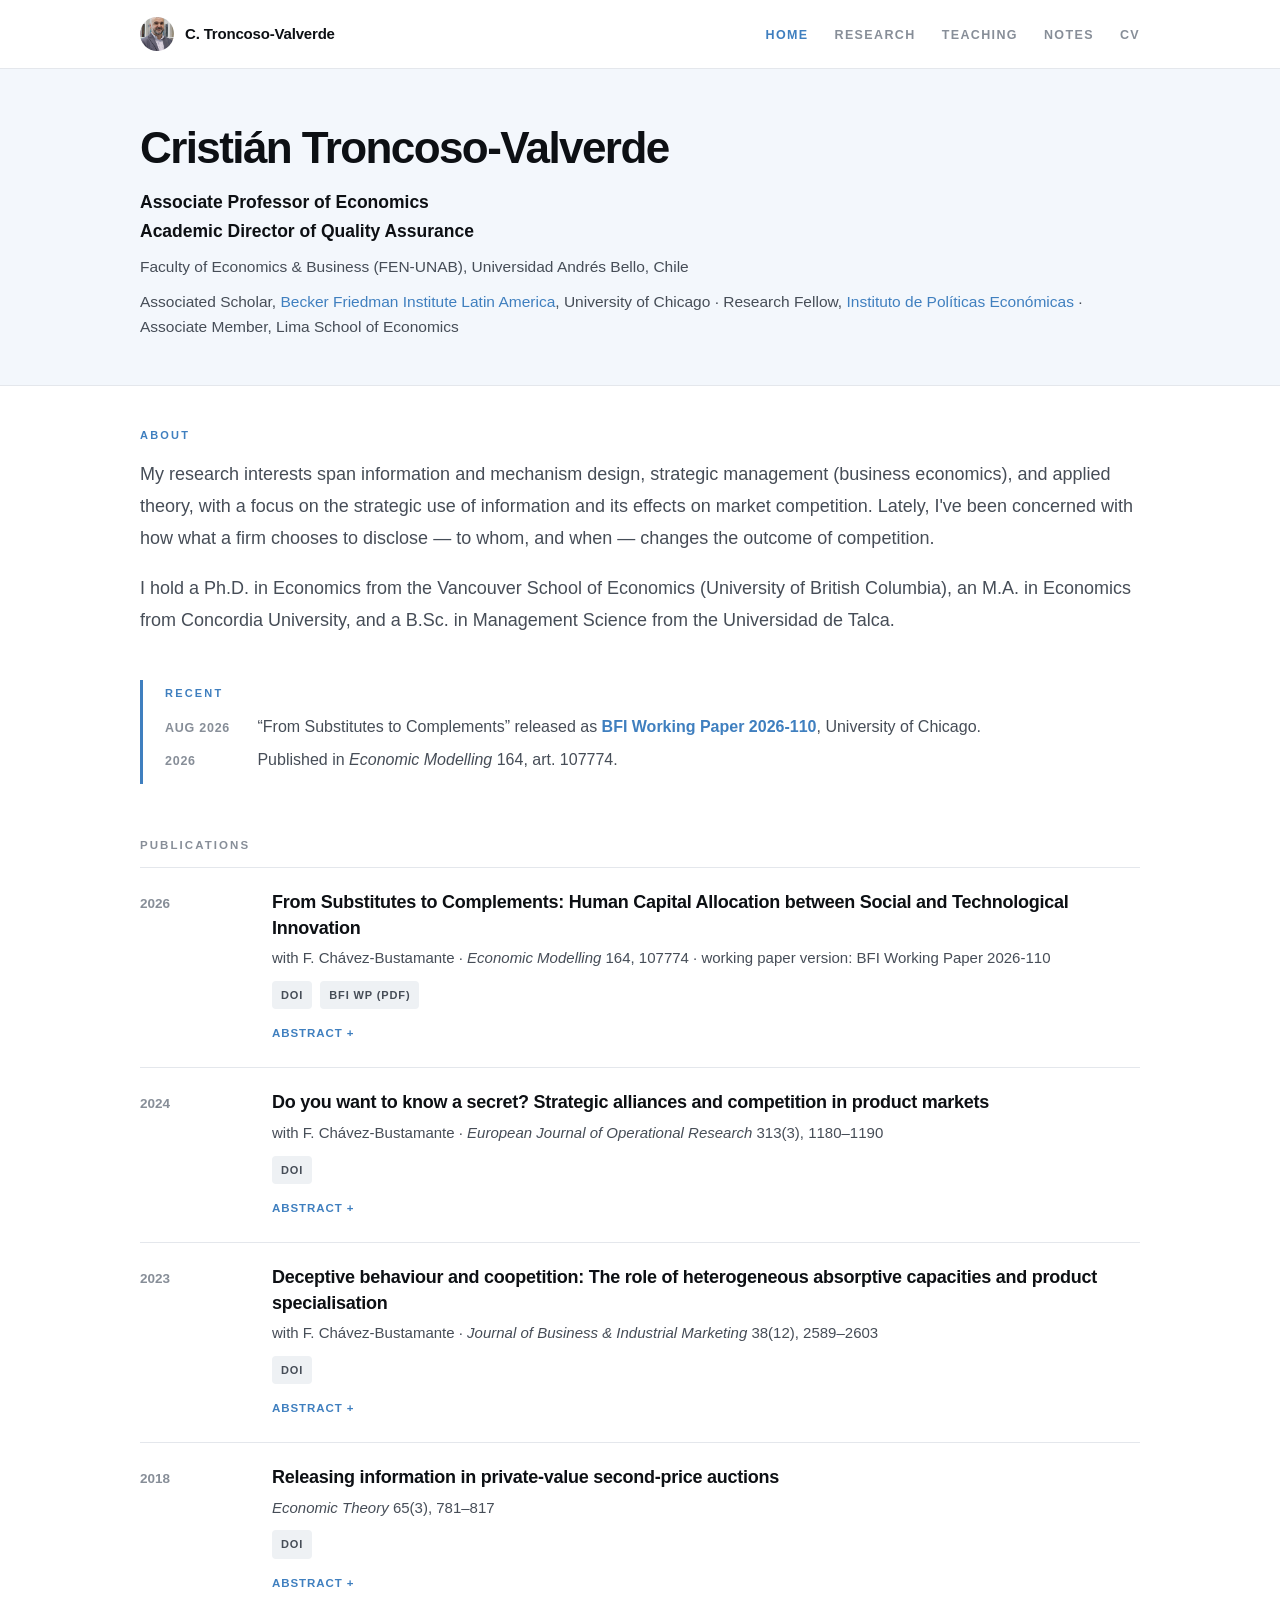
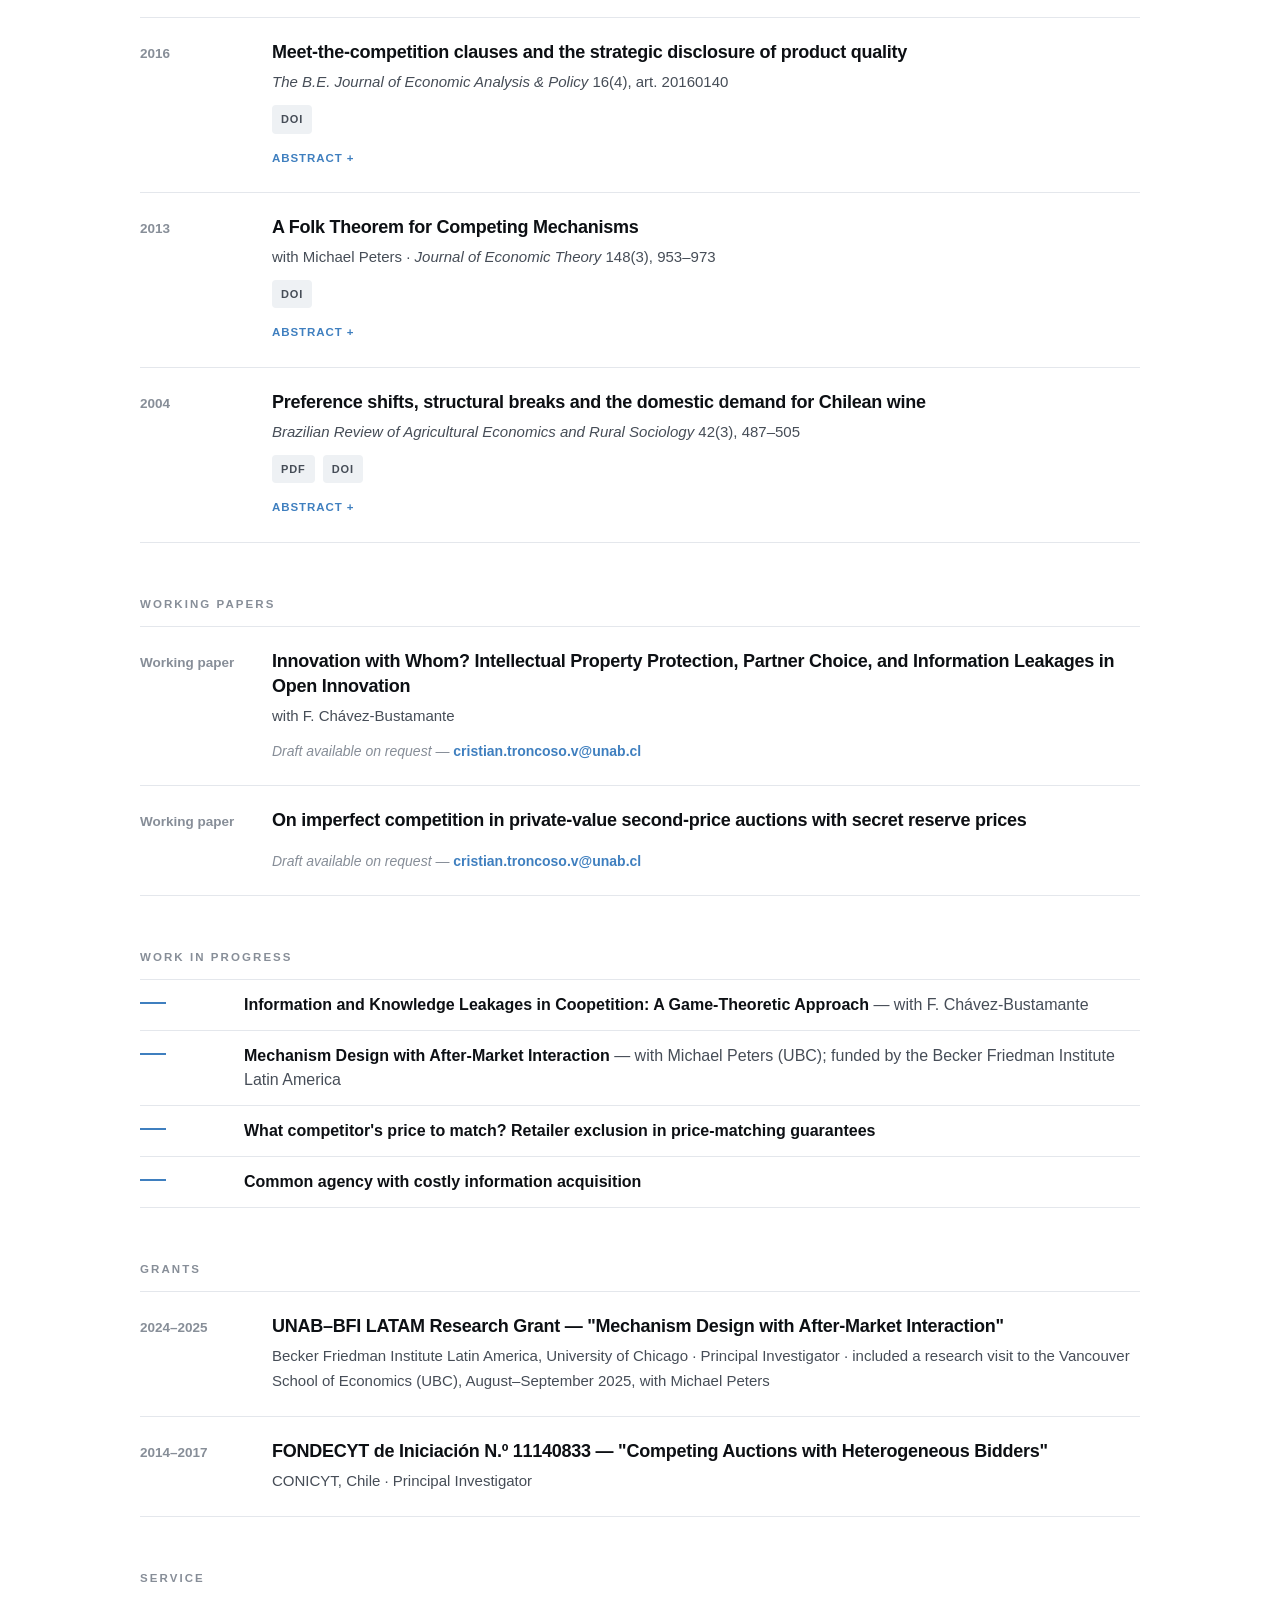
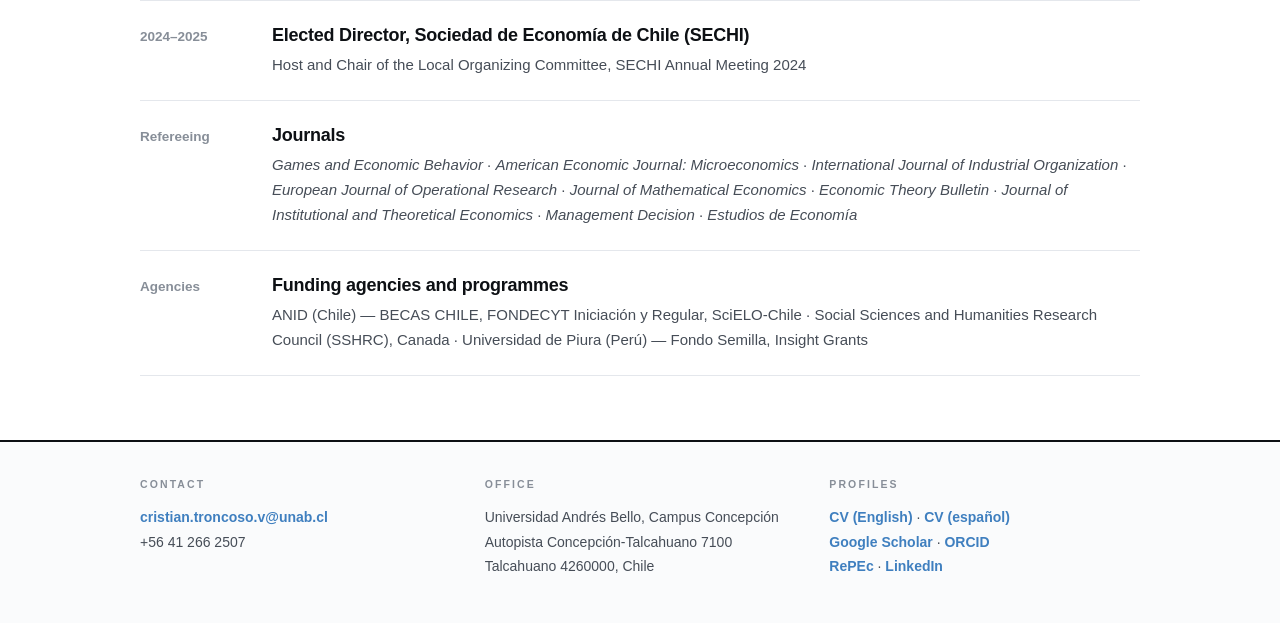
==== commit b49aa7f2: "Add files via upload" ====
--- a/index.html
+++ b/index.html
@@ -28,7 +28,7 @@
 <main class="page">
 <div class="topbar"><div class="wrap">
     <span class="tb-id"><span class="tb-av"></span>C. Troncoso-Valverde</span>
-    <nav class="tb-nav"><a class="on" href="index.html">Home</a><a href="research.html">Research</a><a href="teaching.html">Teaching</a><a href="files/cv-en.pdf">CV</a></nav>
+    <nav class="tb-nav"><a class="on" href="index.html">Home</a><a href="research.html">Research</a><a href="teaching.html">Teaching</a><a href="notes.html">Notes</a><a href="files/cv-en.pdf">CV</a></nav>
   </div></div>
   <div class="idwrap"><div class="wrap">
     <div class="ident">
--- a/assets/style.css
+++ b/assets/style.css
@@ -1,5 +1,5 @@
 *,*::before,*::after{box-sizing:border-box}
-:root{--ink:#0d1014;--ink2:#464d57;--ink3:#878e98;--line:#e4e7ec;--acc:#3f7fbf;--tint:#f3f7fc}
+:root{--ink:#0d1014;--ink2:#464d57;--ink3:#878e98;--line:#e4e7ec;--acc:#3f7fbf;--band:#f3f7fc;--hover:#f0f1f3}
 body{margin:0;background:#fff;font:16px/1.66 -apple-system,BlinkMacSystemFont,"Segoe UI",Roboto,"Helvetica Neue",sans-serif;
  -webkit-font-smoothing:antialiased;color:var(--ink)}
 .page{background:#fff}
@@ -16,7 +16,8 @@
 .tb-nav a:hover{color:var(--ink)}
 
 /* bloque de identidad */
-.ident{padding:60px 0 0;display:grid;grid-template-columns:1fr auto;gap:0 48px;align-items:start}
+.idwrap{background:var(--band);border-bottom:1px solid var(--line)}
+.ident{padding:56px 0 46px;display:grid;grid-template-columns:1fr auto;gap:0 48px;align-items:start}
 h1{font-size:44px;line-height:1.06;font-weight:750;letter-spacing:-.036em;margin:0 0 16px}
 .role{font-size:17.5px;font-weight:750;margin:0 0 8px}
 .aff{font-size:15.5px;line-height:1.62;color:var(--ink2);margin:0}
@@ -25,7 +26,7 @@
 
 .prosewrap{margin:14px 0 0;max-width:1000px}
 .prose{font-size:18px;line-height:1.78;color:var(--ink2);margin:0 0 18px}
-.kicker{font-size:11px;font-weight:800;letter-spacing:.2em;text-transform:uppercase;
+.kicker{margin-top:44px;font-size:11px;font-weight:800;letter-spacing:.2em;text-transform:uppercase;
  color:var(--acc);margin:40px 0 0}
 
 h2{font-size:11.5px;letter-spacing:.18em;text-transform:uppercase;font-weight:800;color:var(--ink3);
@@ -83,8 +84,8 @@
 .hoverable{transition:.16s}
 .row,.course,.wip li{transition:.16s}
 .row:hover,.course:hover,.wip li:hover,.hoverable:hover{
- background:var(--tint);box-shadow:-14px 0 0 var(--tint),14px 0 0 var(--tint)}
-.note{margin:26px 0 0;padding:16px 22px;border-left:3px solid var(--acc);background:var(--tint);
+ background:var(--hover);box-shadow:-14px 0 0 var(--hover),14px 0 0 var(--hover)}
+.note{margin:26px 0 0;padding:16px 22px;border-left:3px solid var(--acc);background:var(--band);
  font-size:16px;color:var(--ink2)}
 .note b{color:var(--ink);font-weight:700}
 .course{padding:15px 0;border-bottom:1px solid var(--line)}
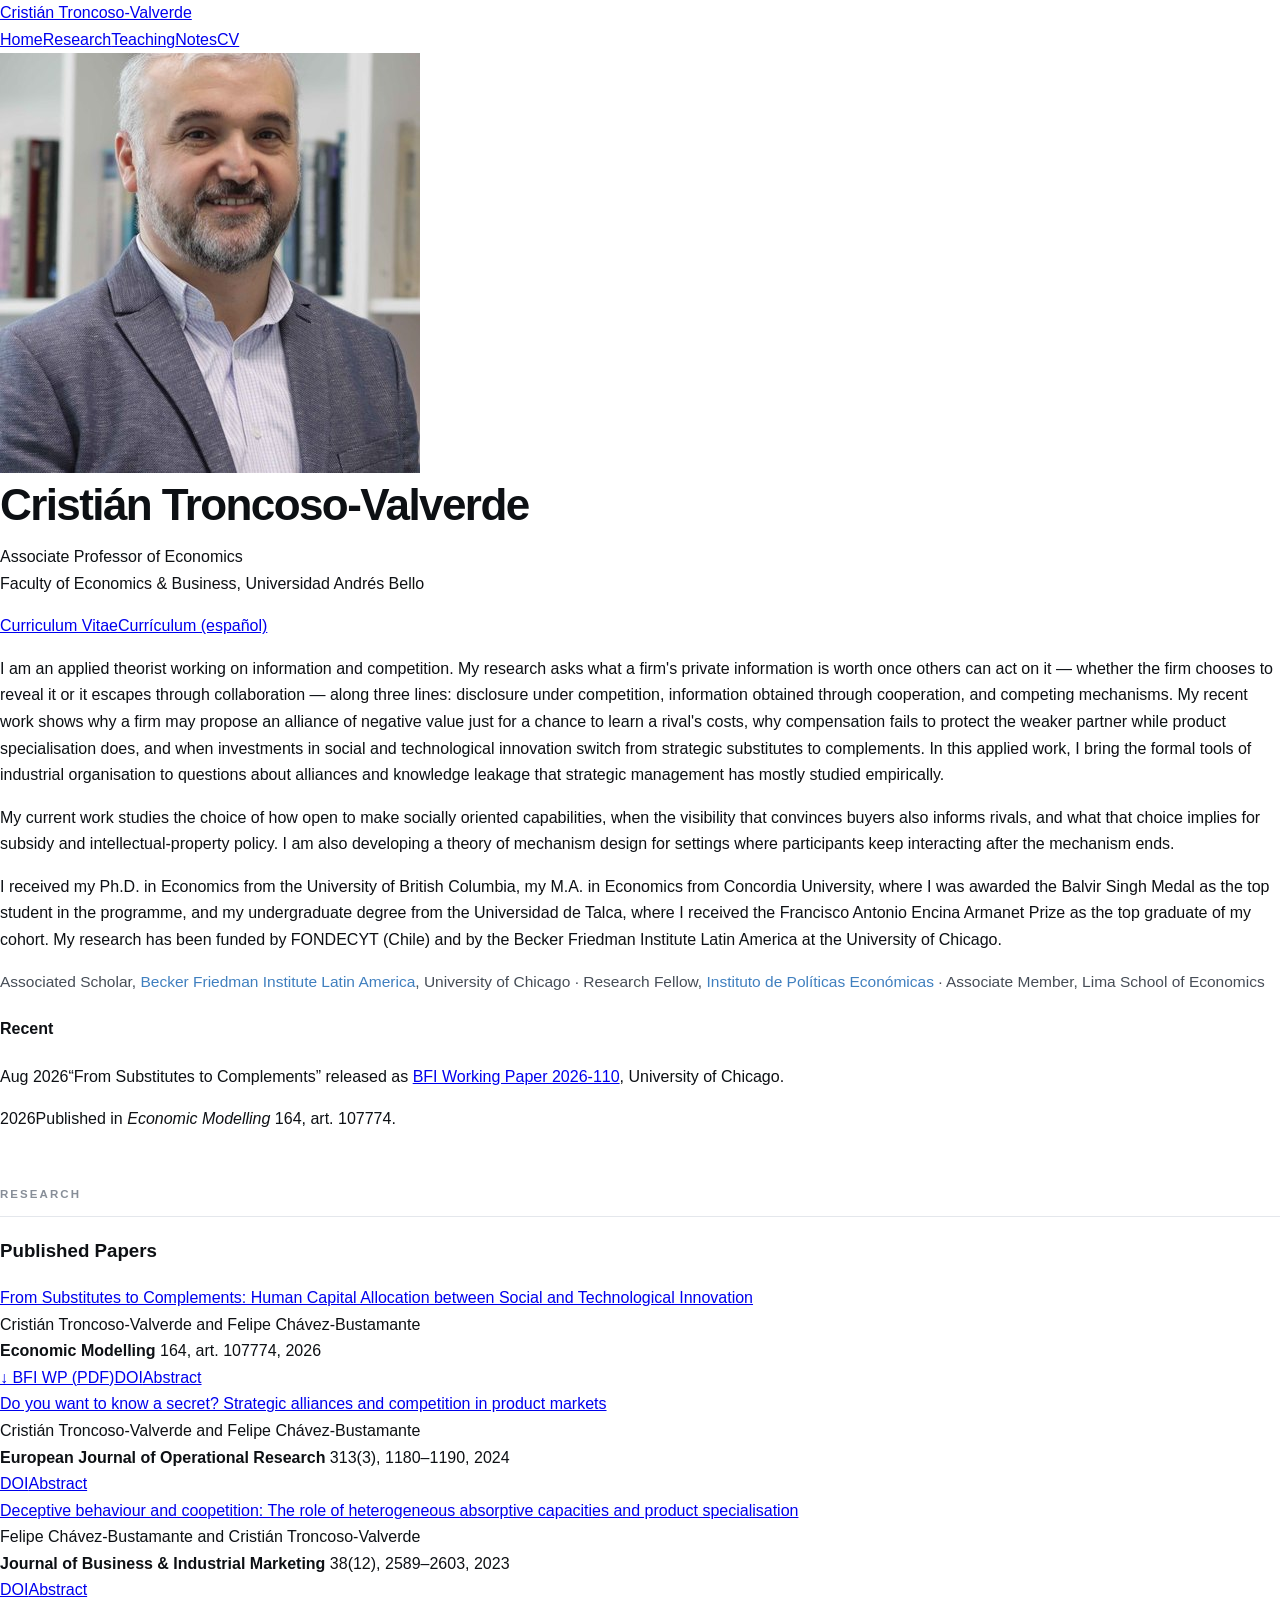
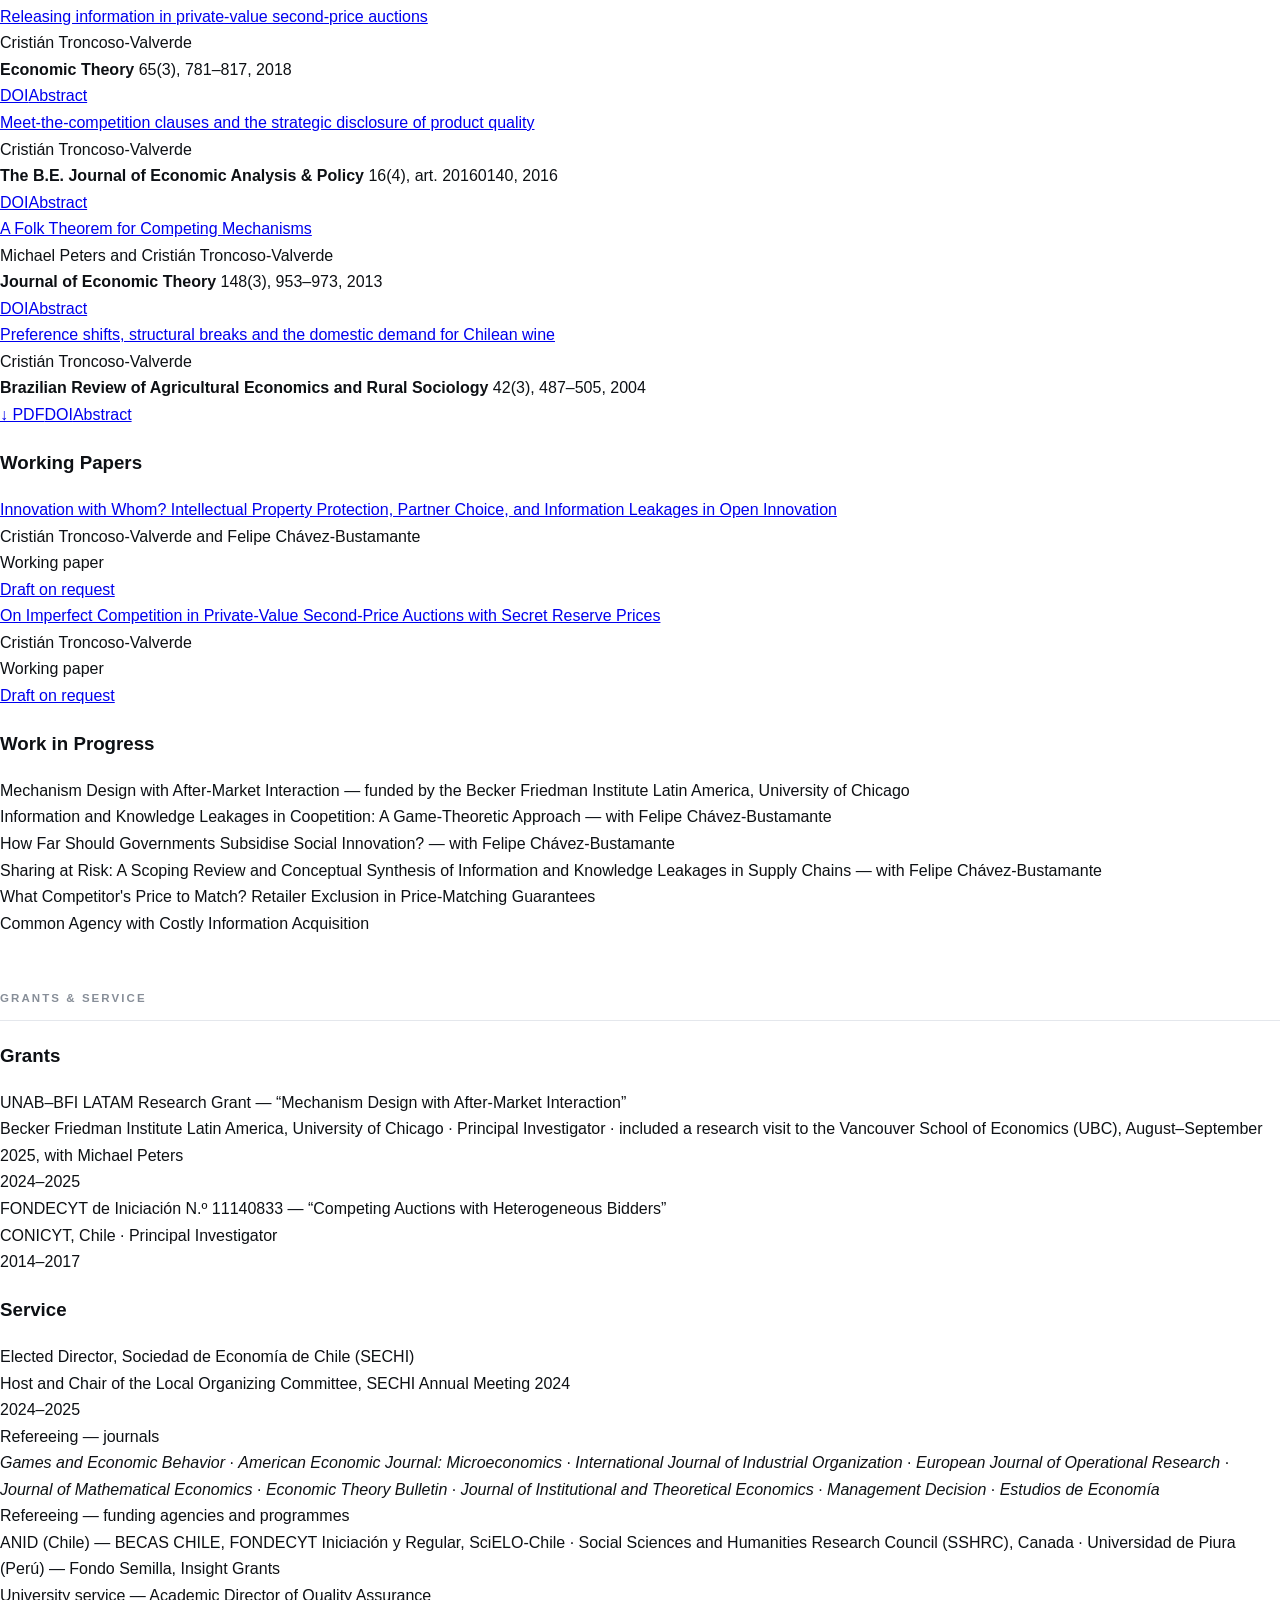
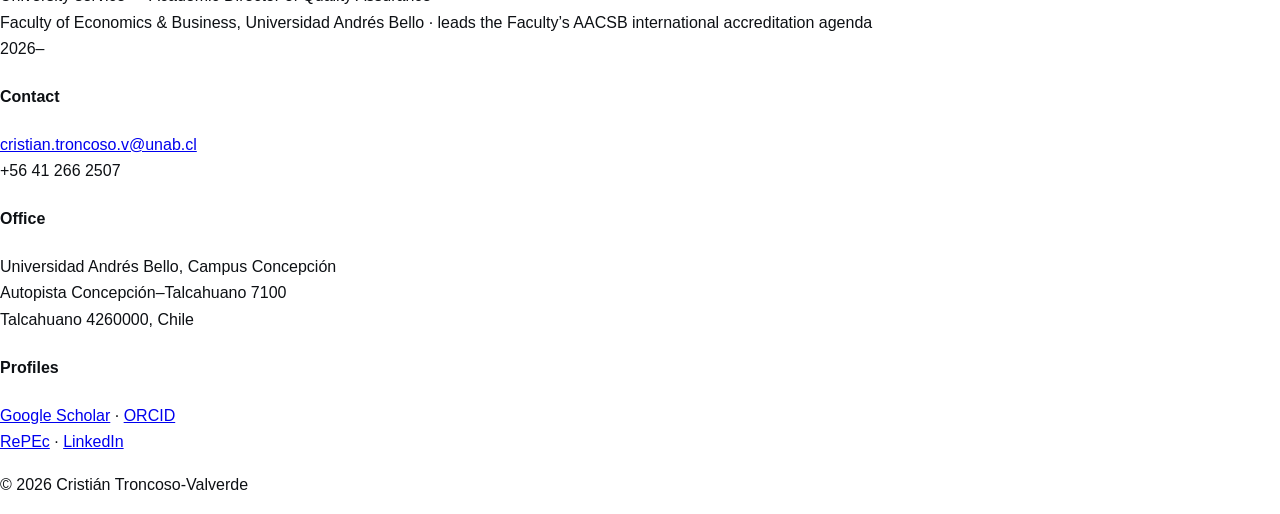
==== commit 90b93474: "Add files via upload" ====
--- a/index.html
+++ b/index.html
@@ -25,153 +25,33 @@
 </script>
 </head>
 <body>
-<main class="page">
-<div class="topbar"><div class="wrap">
-    <span class="tb-id"><span class="tb-av"></span>C. Troncoso-Valverde</span>
-    <nav class="tb-nav"><a class="on" href="index.html">Home</a><a href="research.html">Research</a><a href="teaching.html">Teaching</a><a href="notes.html">Notes</a><a href="files/cv-en.pdf">CV</a></nav>
-  </div></div>
-  <div class="idwrap"><div class="wrap">
-    <div class="ident">
-      <div>
-        <h1>Cristián Troncoso-Valverde</h1>
-        <p class="role">Associate Professor of Economics<br>Academic Director of Quality Assurance</p>
-        <p class="aff">Faculty of Economics &amp; Business (FEN-UNAB), Universidad Andrés Bello, Chile</p>
-        <p class="aff" style="margin-top:10px">Associated Scholar, <a href="https://bfi.uchicago.edu/centers-programs/becker-friedman-institute-latin-america/">Becker Friedman Institute Latin America</a>,
-        University of Chicago · Research Fellow, <a href="https://ipe.unab.cl/">Instituto de Políticas Económicas</a> ·
-        Associate Member, Lima School of Economics</p>
-      </div>
-    </div>
-  </div></div>
-
-  <div class="wrap">
-
-    <p class="kicker">About</p>
-    <div class="prosewrap hoverable">
-      <p class="prose">My research interests span information and mechanism design, strategic management
-      (business economics), and applied theory, with a focus on the strategic use of information and its
-      effects on market competition. Lately, I've been concerned with how what a firm chooses to disclose
-      — to whom, and when — changes the outcome of competition.</p>
-      <p class="prose">I hold a Ph.D. in Economics from the Vancouver School of Economics (University of
-      British Columbia), an M.A. in Economics from Concordia University, and a B.Sc. in Management Science
-      from the Universidad de Talca.</p>
-    </div>
-
-    <div class="news"><p class="newslabel">Recent</p>
-      <p class="newsitem"><span>Aug 2026</span> “From Substitutes to Complements” released as
-      <a href="https://bfi.uchicago.edu/wp-content/uploads/2026/08/BFI_WP_2026-110.pdf">BFI Working Paper 2026-110</a>, University of Chicago.</p>
-      <p class="newsitem"><span>2026</span> Published in <i>Economic Modelling</i> 164, art. 107774.</p></div>
-
-<h2>Publications</h2>
-
-    <div class="row"><div class="y">2026</div>
-      <p class="ti"><a href="https://doi.org/10.1016/j.econmod.2026.107774">From Substitutes to Complements: Human Capital Allocation between Social and Technological Innovation</a></p>
-      <p class="me">with F. Chávez-Bustamante · <i>Economic Modelling</i> 164, 107774 ·
-      working paper version: BFI Working Paper 2026-110</p>
-      <div class="lk"><a href="https://doi.org/10.1016/j.econmod.2026.107774">DOI</a><a href="https://bfi.uchicago.edu/wp-content/uploads/2026/08/BFI_WP_2026-110.pdf">BFI WP (PDF)</a></div>
-      <details class="ab"><summary>Abstract</summary><p>Firms face a fundamental challenge when allocating scarce human capital between proprietary technological efficiency and social innovation. Social initiatives such as ethical sourcing and circular supply chains help build brand identity and differentiate products, but the transparency they require inevitably leaks operational know-how to competitors. We formalise the strategic relationship between these two investments and show that it is not static: at low commitment levels, the spillover dominates and the two paths act as strategic substitutes, while past a critical threshold, the resulting differentiation softens competition and amplifies the returns to technological investments, turning them into strategic complements. The transition is robust to Bertrand pricing, oligopolistic competition, and fully symmetric games. From a welfare standpoint, the market undersupplies social innovation throughout, and two talent-targeted Pigouvian subsidies exactly close the gap, offering a tractable benchmark for policy design in industries where sustainability and efficiency increasingly converge.</p></details>
-    </div>
-
-    <div class="row"><div class="y">2024</div>
-      <p class="ti"><a href="https://doi.org/10.1016/j.ejor.2023.10.004">Do you want to know a secret? Strategic alliances and competition in product markets</a></p>
-      <p class="me">with F. Chávez-Bustamante · <i>European Journal of Operational Research</i> 313(3), 1180–1190</p>
-      <div class="lk"><a href="https://doi.org/10.1016/j.ejor.2023.10.004">DOI</a></div>
-      <details class="ab"><summary>Abstract</summary><p>Strategic alliances make firms' boundaries permeable to information leakages that may benefit the competitive position of partnering firms. In this paper, we examine the implications of information leakage on the incentives to join a strategic alliance and the nature of competition in the product market. We show that information leakage can trigger opportunistic behaviours in which firms engage in unprofitable alliances simply because the possibility of learning sensitive information about their competitors increases the expected private rents that firms earn when competing in the product market. Thus, our findings uncover a purely informational mechanism through which information leakage affects the incentives to join a strategic alliance that does not rely on the firm's ability to absorb spillovers from other firms. We also show that the incentives to devise alliances to gain access to the partner's sensitive private information may remain even if the negatively affected firm can pursue compensation for the damage that this deceptive business practice may cause.</p></details>
-    </div>
-
-    <div class="row"><div class="y">2023</div>
-      <p class="ti"><a href="https://doi.org/10.1108/JBIM-05-2022-0215">Deceptive behaviour and coopetition: The role of heterogeneous absorptive capacities and product specialisation</a></p>
-      <p class="me">with F. Chávez-Bustamante · <i>Journal of Business &amp; Industrial Marketing</i> 38(12), 2589–2603</p>
-      <div class="lk"><a href="https://doi.org/10.1108/JBIM-05-2022-0215">DOI</a></div>
-      <details class="ab"><summary>Abstract</summary><p>This paper aims to study the role of absorptive capacities in coopetitive alliances that involve leakages of sensitive private knowledge regarding firms' production processes.</p><p>This paper uses a game theoretic approach to model a differentiated product market in which two firms asymmetrically informed about the economic value of a business opportunity must cooperate to exploit this opportunity. Under coopetition, firms gain access to their partners' core knowledge as the result of inevitable leakages of information. Firms differ in their absorptive capacities, which affects their abilities to leverage this new knowledge outside the collaborative activity.</p><p>Firms with superior absorptive capacities are more likely to devise alliances whose purpose is to gain access to their partners' core knowledge. This opportunistic behaviour does not disappear even if firms compensate their partners for the damages caused by this deceptive business practice. This paper also finds that a highly specialised product safeguards firms with limited absorptive capacities against these opportunistic behaviours.</p><p>This paper provides a theoretical analysis of the role that absorptive capacities and product specialisation play in influencing the emergence of opportunistic behaviours in coopetitive alliances. The theoretical analysis underscores the extent to which the risk of opportunism associated with the exploitation of a partner's specific core knowledge outside the scope of the cooperative activity affects not only the nature and intensity of market competition but also the incentives to pursue coopetitive alliances.</p></details>
-    </div>
-
-    <div class="row"><div class="y">2018</div>
-      <p class="ti"><a href="https://doi.org/10.1007/s00199-017-1039-y">Releasing information in private-value second-price auctions</a></p>
-      <p class="me"><i>Economic Theory</i> 65(3), 781–817</p>
-      <div class="lk"><a href="https://doi.org/10.1007/s00199-017-1039-y">DOI</a></div>
-      <details class="ab"><summary>Abstract</summary><p>I investigate the incentives to release information in markets in which auctioneers running second-price auctions compete for buyers by releasing information about their products before buyers decide in which auction they wish to participate. I provide sufficient conditions for the existence of an equilibrium in which both sellers release information even if there are only two buyers in the market. This result is in contrast to previous findings reported in the literature showing that the optimal decision for a monopolist facing a fixed set of two buyers is to not release any information. Thus, the results of the paper suggest that competition between auctioneers strengthens the incentives to release information in markets in which selling mechanisms are second-price auctions.</p></details>
-    </div>
-
-    <div class="row"><div class="y">2016</div>
-      <p class="ti"><a href="https://doi.org/10.1515/bejeap-2016-0140">Meet-the-competition clauses and the strategic disclosure of product quality</a></p>
-      <p class="me"><i>The B.E. Journal of Economic Analysis &amp; Policy</i> 16(4), art. 20160140</p>
-      <div class="lk"><a href="https://doi.org/10.1515/bejeap-2016-0140">DOI</a></div>
-      <details class="ab"><summary>Abstract</summary><p>I examine the implications of meet-the-competition clauses (MCCs) for the strategic disclosure of product quality in a duopoly in which sellers can adopt these clauses before setting their prices. I show that MCCs generate incentives for the disclosure of product quality because these clauses facilitate monopoly pricing in states of nature in which the quality of products is the same. This suggests that MCCs may encourage the disclosure of information because sellers can use them to coordinate their pricing decisions based on the information revealed through disclosure.</p></details>
-    </div>
-
-    <div class="row"><div class="y">2013</div>
-      <p class="ti"><a href="https://doi.org/10.1016/j.jet.2013.01.001">A Folk Theorem for Competing Mechanisms</a></p>
-      <p class="me">with Michael Peters · <i>Journal of Economic Theory</i> 148(3), 953–973</p>
-      <div class="lk"><a href="https://doi.org/10.1016/j.jet.2013.01.001">DOI</a></div>
-      <details class="ab"><summary>Abstract</summary><p>We provide a partial characterization of the set of outcome functions that can be supported as perfect Bayesian equilibrium in the recommendation game described in T. Yamashita, Mechanism games with multiple principals and three or more agents, <i>Econometrica</i> 78(2) (2010) 791–801. We show that the set of outcome functions that can be supported is at least as large as the set supportable by a mechanism designer in the sense of Myerson (Myerson, 1979). We show how to support random and correlated outcomes as equilibrium outcomes in the recommendation game.</p></details>
-    </div>
-
-    <div class="row"><div class="y">2004</div>
-      <p class="ti"><a href="https://doi.org/10.22004/ag.econ.342002">Preference shifts, structural breaks and the domestic demand for Chilean wine</a></p>
-      <p class="me"><i>Brazilian Review of Agricultural Economics and Rural Sociology</i> 42(3), 487–505</p>
-      <div class="lk"><a href="https://ageconsearch.umn.edu/record/342002/files/Cristi%C3%A1n%20Troncoso-Valverde.pdf">PDF</a><a href="https://doi.org/10.22004/ag.econ.342002">DOI</a></div>
-      <details class="ab"><summary>Abstract</summary><p>This paper investigates possible changes in Chilean domestic consumer preferences for wine through the estimation of a demand function that allows for structural breaks and regime shifts in the cointegrating relationship. Our findings support both higher own–price elasticity and higher substitutability between wine and beer after 1982, when a shift in regime in the demand function is found. We believe our findings might be due to the introduction of an increasing number of wine varieties in Chile during the last two decades. We argue that more wine varieties affect domestic consumer preferences by altering the product diversity available in the domestic market.</p></details>
-    </div>
-    <h2>Working papers</h2>
-
-    <div class="row"><div class="y">Working paper</div>
-      <p class="ti">Innovation with Whom? Intellectual Property Protection, Partner Choice, and Information Leakages in Open Innovation</p>
-      <p class="me">with F. Chávez-Bustamante</p>
-      <p class="req">Draft available on request — <a href="mailto:cristian.troncoso.v@unab.cl?subject=Working%20paper%20request">cristian.troncoso.v@unab.cl</a></p>
-      </div>
-
-    <div class="row"><div class="y">Working paper</div>
-      <p class="ti">On imperfect competition in private-value second-price auctions with secret reserve prices</p>
-      <p class="req">Draft available on request — <a href="mailto:cristian.troncoso.v@unab.cl?subject=Working%20paper%20request">cristian.troncoso.v@unab.cl</a></p>
-      </div>
-
-    <h2>Work in progress</h2>
-    <ul class="wip">
-      <li><span>Information and Knowledge Leakages in Coopetition: A Game-Theoretic Approach</span> — with F. Chávez-Bustamante</li>
-      <li><span>Mechanism Design with After-Market Interaction</span> — with Michael Peters (UBC); funded by the Becker Friedman Institute Latin America</li>
-      <li><span>What competitor's price to match? Retailer exclusion in price-matching guarantees</span></li>
-      <li><span>Common agency with costly information acquisition</span></li>
-    </ul>
-
-    <h2>Grants</h2>
-    <div class="row"><div class="y">2024–2025</div>
-      <p class="ti">UNAB–BFI LATAM Research Grant — "Mechanism Design with After-Market Interaction"</p>
-      <p class="me">Becker Friedman Institute Latin America, University of Chicago · Principal
-      Investigator · included a research visit to the Vancouver School of Economics (UBC),
-      August–September 2025, with Michael Peters</p>
-    </div>
-    <div class="row"><div class="y">2014–2017</div>
-      <p class="ti">FONDECYT de Iniciación N.º 11140833 — "Competing Auctions with Heterogeneous Bidders"</p>
-      <p class="me">CONICYT, Chile · Principal Investigator</p>
-    </div>
-
-    <h2>Service</h2>
-    <div class="row"><div class="y">2024–2025</div>
-      <p class="ti">Elected Director, Sociedad de Economía de Chile (SECHI)</p>
-      <p class="me">Host and Chair of the Local Organizing Committee, SECHI Annual Meeting 2024</p>
-    </div>
-    <div class="row"><div class="y">Refereeing</div>
-      <p class="ti">Journals</p>
-      <p class="me"><i>Games and Economic Behavior</i> · <i>American Economic Journal: Microeconomics</i> ·
-      <i>International Journal of Industrial Organization</i> · <i>European Journal of Operational Research</i> ·
-      <i>Journal of Mathematical Economics</i> · <i>Economic Theory Bulletin</i> ·
-      <i>Journal of Institutional and Theoretical Economics</i> · <i>Management Decision</i> ·
-      <i>Estudios de Economía</i></p>
-    </div>
-    <div class="row"><div class="y">Agencies</div>
-      <p class="ti">Funding agencies and programmes</p>
-      <p class="me">ANID (Chile) — BECAS CHILE, FONDECYT Iniciación y Regular, SciELO-Chile ·
-      Social Sciences and Humanities Research Council (SSHRC), Canada ·
-      Universidad de Piura (Perú) — Fondo Semilla, Insight Grants</p>
-    </div>
-  </div>
-  <div class="foot" id="contact"><div class="wrap">
-    <div><h3>Contact</h3><p><a href="mailto:cristian.troncoso.v@unab.cl">cristian.troncoso.v@unab.cl</a><br>+56 41 266 2507</p></div>
-    <div><h3>Office</h3><p>Universidad Andrés Bello, Campus Concepción<br>
-      Autopista Concepción-Talcahuano 7100<br>Talcahuano 4260000, Chile</p></div>
-    <div><h3>Profiles</h3><p><a href="files/cv-en.pdf">CV (English)</a> · <a href="files/cv-es.pdf">CV (español)</a><br><a href="https://scholar.google.com/citations?user=-qR7iWAAAAAJ&amp;hl=en">Google Scholar</a> · <a href="https://orcid.org/0000-0001-8231-6727">ORCID</a><br>
-      <a href="https://ideas.repec.org/e/ptr167.html">RePEc</a> · <a href="https://www.linkedin.com/in/cristi%C3%A1n-troncoso-valverde-75929161">LinkedIn</a></p></div>
-  </div></div>
+<header><div class="w"><a class="brand" href="index.html">Cristián Troncoso-Valverde</a>
+<nav><a href="index.html" class="on">Home</a><a href="research.html">Research</a><a href="teaching.html">Teaching</a><a href="notes.html">Notes</a><a href="files/cv-en.pdf">CV</a></nav></div></header>
+<main>
+<div class="hero"><div class="w"><div class="id"><img src="[data-uri]" alt="Cristián Troncoso-Valverde">
+ <div><h1>Cristián Troncoso-Valverde</h1>
+ <p class="t">Associate Professor of Economics<br>Faculty of Economics &amp; Business, Universidad Andrés Bello</p>
+ <p class="cvl"><a href="files/cv-en.pdf">Curriculum Vitae</a><a href="files/cv-es.pdf">Currículum (español)</a></p></div></div>
+<p class="bio">I am an applied theorist working on information and competition. My research asks what a firm's private information is worth once others can act on it — whether the firm chooses to reveal it or it escapes through collaboration — along three lines: disclosure under competition, information obtained through cooperation, and competing mechanisms. My recent work shows why a firm may propose an alliance of negative value just for a chance to learn a rival's costs, why compensation fails to protect the weaker partner while product specialisation does, and when investments in social and technological innovation switch from strategic substitutes to complements. In this applied work, I bring the formal tools of industrial organisation to questions about alliances and knowledge leakage that strategic management has mostly studied empirically.</p>
+<p class="bio">My current work studies the choice of how open to make socially oriented capabilities, when the visibility that convinces buyers also informs rivals, and what that choice implies for subsidy and intellectual-property policy. I am also developing a theory of mechanism design for settings where participants keep interacting after the mechanism ends.</p>
+<p class="bio">I received my Ph.D. in Economics from the University of British Columbia, my M.A. in Economics from Concordia University, where I was awarded the Balvir Singh Medal as the top student in the programme, and my undergraduate degree from the Universidad de Talca, where I received the Francisco Antonio Encina Armanet Prize as the top graduate of my cohort. My research has been funded by FONDECYT (Chile) and by the Becker Friedman Institute Latin America at the University of Chicago.</p>
+<p class="aff">Associated Scholar, <a href="https://bfi.uchicago.edu/centers-programs/becker-friedman-institute-latin-america/">Becker Friedman Institute Latin America</a>, University of Chicago · Research Fellow, <a href="https://ipe.unab.cl/">Instituto de Políticas Económicas</a> · Associate Member, Lima School of Economics</p>
+<div class="recent"><h4>Recent</h4>
+ <p><span>Aug 2026</span>“From Substitutes to Complements” released as <a href="https://bfi.uchicago.edu/wp-content/uploads/2026/08/BFI_WP_2026-110.pdf">BFI Working Paper 2026-110</a>, University of Chicago.</p>
+ <p><span>2026</span>Published in <i>Economic Modelling</i> 164, art. 107774.</p></div></div></div><div class="w body"><h2>Research</h2><h3>Published Papers</h3><div class="pp" data-l="ic"><a class="pt" href="https://doi.org/10.1016/j.econmod.2026.107774">From Substitutes to Complements: Human Capital Allocation between Social and Technological Innovation</a><div class="pa">Cristián Troncoso-Valverde and Felipe Chávez-Bustamante</div><div class="pv"><b>Economic Modelling</b> 164, art. 107774, 2026</div><div class="pl"><a href="https://bfi.uchicago.edu/wp-content/uploads/2026/08/BFI_WP_2026-110.pdf">↓ BFI WP (PDF)</a><a href="https://doi.org/10.1016/j.econmod.2026.107774">DOI</a><a class="abt" href="#" data-a="h1">Abstract</a></div><div class="abx" id="h1" hidden><p>Firms face a fundamental challenge when allocating scarce human capital between proprietary technological efficiency and social innovation. Social initiatives such as ethical sourcing and circular supply chains help build brand identity and differentiate products, but the transparency they require inevitably leaks operational know-how to competitors. We formalise the strategic relationship between these two investments and show that it is not static: at low commitment levels, the spillover dominates and the two paths act as strategic substitutes, while past a critical threshold, the resulting differentiation softens competition and amplifies the returns to technological investments, turning them into strategic complements. The transition is robust to Bertrand pricing, oligopolistic competition, and fully symmetric games. From a welfare standpoint, the market undersupplies social innovation throughout, and two talent-targeted Pigouvian subsidies exactly close the gap, offering a tractable benchmark for policy design in industries where sustainability and efficiency increasingly converge.</p></div></div><div class="pp" data-l="ic"><a class="pt" href="https://doi.org/10.1016/j.ejor.2023.10.004">Do you want to know a secret? Strategic alliances and competition in product markets</a><div class="pa">Cristián Troncoso-Valverde and Felipe Chávez-Bustamante</div><div class="pv"><b>European Journal of Operational Research</b> 313(3), 1180–1190, 2024</div><div class="pl"><a href="https://doi.org/10.1016/j.ejor.2023.10.004">DOI</a><a class="abt" href="#" data-a="h2">Abstract</a></div><div class="abx" id="h2" hidden><p>Strategic alliances make firms' boundaries permeable to information leakages that may benefit the competitive position of partnering firms. In this paper, we examine the implications of information leakage on the incentives to join a strategic alliance and the nature of competition in the product market. We show that information leakage can trigger opportunistic behaviours in which firms engage in unprofitable alliances simply because the possibility of learning sensitive information about their competitors increases the expected private rents that firms earn when competing in the product market. Thus, our findings uncover a purely informational mechanism through which information leakage affects the incentives to join a strategic alliance that does not rely on the firm's ability to absorb spillovers from other firms. We also show that the incentives to devise alliances to gain access to the partner's sensitive private information may remain even if the negatively affected firm can pursue compensation for the damage that this deceptive business practice may cause.</p></div></div><div class="pp" data-l="ic"><a class="pt" href="https://doi.org/10.1108/JBIM-05-2022-0215">Deceptive behaviour and coopetition: The role of heterogeneous absorptive capacities and product specialisation</a><div class="pa">Felipe Chávez-Bustamante and Cristián Troncoso-Valverde</div><div class="pv"><b>Journal of Business &amp; Industrial Marketing</b> 38(12), 2589–2603, 2023</div><div class="pl"><a href="https://doi.org/10.1108/JBIM-05-2022-0215">DOI</a><a class="abt" href="#" data-a="h3">Abstract</a></div><div class="abx" id="h3" hidden><p>This paper aims to study the role of absorptive capacities in coopetitive alliances that involve leakages of sensitive private knowledge regarding firms' production processes.</p><p>This paper uses a game theoretic approach to model a differentiated product market in which two firms asymmetrically informed about the economic value of a business opportunity must cooperate to exploit this opportunity. Under coopetition, firms gain access to their partners' core knowledge as the result of inevitable leakages of information. Firms differ in their absorptive capacities, which affects their abilities to leverage this new knowledge outside the collaborative activity.</p><p>Firms with superior absorptive capacities are more likely to devise alliances whose purpose is to gain access to their partners' core knowledge. This opportunistic behaviour does not disappear even if firms compensate their partners for the damages caused by this deceptive business practice. This paper also finds that a highly specialised product safeguards firms with limited absorptive capacities against these opportunistic behaviours.</p><p>This paper provides a theoretical analysis of the role that absorptive capacities and product specialisation play in influencing the emergence of opportunistic behaviours in coopetitive alliances. The theoretical analysis underscores the extent to which the risk of opportunism associated with the exploitation of a partner's specific core knowledge outside the scope of the cooperative activity affects not only the nature and intensity of market competition but also the incentives to pursue coopetitive alliances.</p></div></div><div class="pp" data-l="dc"><a class="pt" href="https://doi.org/10.1007/s00199-017-1039-y">Releasing information in private-value second-price auctions</a><div class="pa">Cristián Troncoso-Valverde</div><div class="pv"><b>Economic Theory</b> 65(3), 781–817, 2018</div><div class="pl"><a href="https://doi.org/10.1007/s00199-017-1039-y">DOI</a><a class="abt" href="#" data-a="h4">Abstract</a></div><div class="abx" id="h4" hidden><p>I investigate the incentives to release information in markets in which auctioneers running second-price auctions compete for buyers by releasing information about their products before buyers decide in which auction they wish to participate. I provide sufficient conditions for the existence of an equilibrium in which both sellers release information even if there are only two buyers in the market. This result is in contrast to previous findings reported in the literature showing that the optimal decision for a monopolist facing a fixed set of two buyers is to not release any information. Thus, the results of the paper suggest that competition between auctioneers strengthens the incentives to release information in markets in which selling mechanisms are second-price auctions.</p></div></div><div class="pp" data-l="dc"><a class="pt" href="https://doi.org/10.1515/bejeap-2016-0140">Meet-the-competition clauses and the strategic disclosure of product quality</a><div class="pa">Cristián Troncoso-Valverde</div><div class="pv"><b>The B.E. Journal of Economic Analysis &amp; Policy</b> 16(4), art. 20160140, 2016</div><div class="pl"><a href="https://doi.org/10.1515/bejeap-2016-0140">DOI</a><a class="abt" href="#" data-a="h5">Abstract</a></div><div class="abx" id="h5" hidden><p>I examine the implications of meet-the-competition clauses (MCCs) for the strategic disclosure of product quality in a duopoly in which sellers can adopt these clauses before setting their prices. I show that MCCs generate incentives for the disclosure of product quality because these clauses facilitate monopoly pricing in states of nature in which the quality of products is the same. This suggests that MCCs may encourage the disclosure of information because sellers can use them to coordinate their pricing decisions based on the information revealed through disclosure.</p></div></div><div class="pp" data-l="cm"><a class="pt" href="https://doi.org/10.1016/j.jet.2013.01.001">A Folk Theorem for Competing Mechanisms</a><div class="pa">Michael Peters and Cristián Troncoso-Valverde</div><div class="pv"><b>Journal of Economic Theory</b> 148(3), 953–973, 2013</div><div class="pl"><a href="https://doi.org/10.1016/j.jet.2013.01.001">DOI</a><a class="abt" href="#" data-a="h6">Abstract</a></div><div class="abx" id="h6" hidden><p>We provide a partial characterization of the set of outcome functions that can be supported as perfect Bayesian equilibrium in the recommendation game described in T. Yamashita, Mechanism games with multiple principals and three or more agents, <i>Econometrica</i> 78(2) (2010) 791–801. We show that the set of outcome functions that can be supported is at least as large as the set supportable by a mechanism designer in the sense of Myerson (Myerson, 1979). We show how to support random and correlated outcomes as equilibrium outcomes in the recommendation game.</p></div></div><div class="pp" data-l=""><a class="pt" href="https://doi.org/10.22004/ag.econ.342002">Preference shifts, structural breaks and the domestic demand for Chilean wine</a><div class="pa">Cristián Troncoso-Valverde</div><div class="pv"><b>Brazilian Review of Agricultural Economics and Rural Sociology</b> 42(3), 487–505, 2004</div><div class="pl"><a href="https://ageconsearch.umn.edu/record/342002/files/Cristi%C3%A1n%20Troncoso-Valverde.pdf">↓ PDF</a><a href="https://doi.org/10.22004/ag.econ.342002">DOI</a><a class="abt" href="#" data-a="h7">Abstract</a></div><div class="abx" id="h7" hidden><p>This paper investigates possible changes in Chilean domestic consumer preferences for wine through the estimation of a demand function that allows for structural breaks and regime shifts in the cointegrating relationship. Our findings support both higher own–price elasticity and higher substitutability between wine and beer after 1982, when a shift in regime in the demand function is found. We believe our findings might be due to the introduction of an increasing number of wine varieties in Chile during the last two decades. We argue that more wine varieties affect domestic consumer preferences by altering the product diversity available in the domestic market.</p></div></div><h3>Working Papers</h3><div class="pp" data-l="ic"><a class="pt" href="mailto:cristian.troncoso.v@unab.cl">Innovation with Whom? Intellectual Property Protection, Partner Choice, and Information Leakages in Open Innovation</a><div class="pa">Cristián Troncoso-Valverde and Felipe Chávez-Bustamante</div><div class="pv">Working paper</div><div class="pl"><a href="mailto:cristian.troncoso.v@unab.cl">Draft on request</a></div></div><div class="pp" data-l="dc"><a class="pt" href="mailto:cristian.troncoso.v@unab.cl">On Imperfect Competition in Private-Value Second-Price Auctions with Secret Reserve Prices</a><div class="pa">Cristián Troncoso-Valverde</div><div class="pv">Working paper</div><div class="pl"><a href="mailto:cristian.troncoso.v@unab.cl">Draft on request</a></div></div><h3>Work in Progress</h3><div class="pp wip" data-l="cm"><span class="wt">Mechanism Design with After-Market Interaction</span> <span class=wa>— funded by the Becker Friedman Institute Latin America, University of Chicago</span></div><div class="pp wip" data-l="ic"><span class="wt">Information and Knowledge Leakages in Coopetition: A Game-Theoretic Approach</span> <span class=wa>— with Felipe Chávez-Bustamante</span></div><div class="pp wip" data-l="ic"><span class="wt">How Far Should Governments Subsidise Social Innovation?</span> <span class=wa>— with Felipe Chávez-Bustamante</span></div><div class="pp wip" data-l="ic"><span class="wt">Sharing at Risk: A Scoping Review and Conceptual Synthesis of Information and Knowledge Leakages in Supply Chains</span> <span class=wa>— with Felipe Chávez-Bustamante</span></div><div class="pp wip" data-l="dc"><span class="wt">What Competitor's Price to Match? Retailer Exclusion in Price-Matching Guarantees</span></div><div class="pp wip" data-l="cm"><span class="wt">Common Agency with Costly Information Acquisition</span></div><h2 class="sp">Grants &amp; Service</h2><h3>Grants</h3>
+<div class="pp"><span class="pt0">UNAB–BFI LATAM Research Grant — “Mechanism Design with After-Market Interaction”</span><div class="pa">Becker Friedman Institute Latin America, University of Chicago · Principal Investigator · included a research visit to the Vancouver School of Economics (UBC), August–September 2025, with Michael Peters</div><div class="pv">2024–2025</div></div>
+<div class="pp"><span class="pt0">FONDECYT de Iniciación N.º 11140833 — “Competing Auctions with Heterogeneous Bidders”</span><div class="pa">CONICYT, Chile · Principal Investigator</div><div class="pv">2014–2017</div></div>
+<h3>Service</h3>
+<div class="pp"><span class="pt0">Elected Director, Sociedad de Economía de Chile (SECHI)</span><div class="pa">Host and Chair of the Local Organizing Committee, SECHI Annual Meeting 2024</div><div class="pv">2024–2025</div></div>
+<div class="pp"><span class="pt0">Refereeing — journals</span><div class="pa"><i>Games and Economic Behavior</i> · <i>American Economic Journal: Microeconomics</i> · <i>International Journal of Industrial Organization</i> · <i>European Journal of Operational Research</i> · <i>Journal of Mathematical Economics</i> · <i>Economic Theory Bulletin</i> · <i>Journal of Institutional and Theoretical Economics</i> · <i>Management Decision</i> · <i>Estudios de Economía</i></div></div>
+<div class="pp"><span class="pt0">Refereeing — funding agencies and programmes</span><div class="pa">ANID (Chile) — BECAS CHILE, FONDECYT Iniciación y Regular, SciELO-Chile · Social Sciences and Humanities Research Council (SSHRC), Canada · Universidad de Piura (Perú) — Fondo Semilla, Insight Grants</div></div>
+<div class="pp"><span class="pt0">University service — Academic Director of Quality Assurance</span><div class="pa">Faculty of Economics &amp; Business, Universidad Andrés Bello · leads the Faculty’s AACSB international accreditation agenda</div><div class="pv">2026–</div></div></div>
 </main>
+<footer><div class="w"><div class="fc">
+<div><h4>Contact</h4><p><a href="mailto:cristian.troncoso.v@unab.cl">cristian.troncoso.v@unab.cl</a><br>+56 41 266 2507</p></div>
+<div><h4>Office</h4><p>Universidad Andrés Bello, Campus Concepción<br>Autopista Concepción–Talcahuano 7100<br>Talcahuano 4260000, Chile</p></div>
+<div><h4>Profiles</h4><p><a href="https://scholar.google.com/citations?user=-qR7iWAAAAAJ&amp;hl=en">Google Scholar</a> · <a href="https://orcid.org/0000-0001-8231-6727">ORCID</a><br><a href="https://ideas.repec.org/e/ptr167.html">RePEc</a> · <a href="https://www.linkedin.com/in/cristi%C3%A1n-troncoso-valverde-75929161">LinkedIn</a></p></div>
+</div><p class="copy">© 2026 Cristián Troncoso-Valverde</p></div></footer>
+<script src="assets/site.js"></script>
 </body>
 </html>
--- a/assets/style.css
+++ b/assets/style.css
@@ -116,3 +116,29 @@
 .talks{margin:0;padding:0;list-style:none}
 .talks li{padding:11px 0 11px 104px;border-bottom:1px solid var(--line);font-size:15.5px;color:var(--ink2);position:relative}
 .talks li span{position:absolute;left:0;top:13px;font-size:13px;font-weight:700;color:var(--ink3)}
+
+
+/* ---------- Notes ---------- */
+.sublabel{font-size:13.5px;color:var(--ink3);font-style:italic;margin:6px 0 0}
+.row .d{grid-column:1;grid-row:1;margin:0;padding-top:4px;font-size:12px;font-weight:800;
+ letter-spacing:.06em;text-transform:uppercase;color:var(--ink3);line-height:1.35}
+.row .dek{font-size:15.5px;line-height:1.6;color:var(--ink2);margin:6px 0 0;max-width:720px}
+.tag2{display:inline-block;justify-self:start;font-size:10px;font-weight:800;letter-spacing:.1em;
+ text-transform:uppercase;color:var(--ink3);border:1px solid var(--line);border-radius:3px;
+ padding:2px 7px;margin:0 0 5px}
+.lk a.ext::after{content:" \2197";font-weight:600}
+
+/* una nota propia, abierta */
+.art{padding:34px 0 0;max-width:680px}
+.back{font-size:11px;font-weight:800;letter-spacing:.12em;text-transform:uppercase;
+ color:var(--ink3);text-decoration:none;display:inline-block;margin-bottom:24px}
+.back:hover{color:var(--acc)}
+.art h1{font-size:34px;line-height:1.15;letter-spacing:-.028em;margin:0 0 12px}
+.artmeta{font-size:13px;color:var(--ink3);border-bottom:1px solid var(--line);
+ padding-bottom:18px;margin:0 0 28px}
+.artmeta b{color:var(--ink3);font-weight:800;letter-spacing:.06em;text-transform:uppercase;font-size:11px}
+.art p{font-size:17.5px;line-height:1.8;color:#22262c;margin:0 0 20px}
+.art a{color:var(--acc)}
+.pull{border-left:3px solid var(--acc);padding:2px 0 2px 20px;margin:26px 0;
+ font-size:19px;line-height:1.6;color:var(--ink);font-weight:650}
+@media(max-width:620px){.art h1{font-size:26px}.art p{font-size:16.5px;line-height:1.72}}
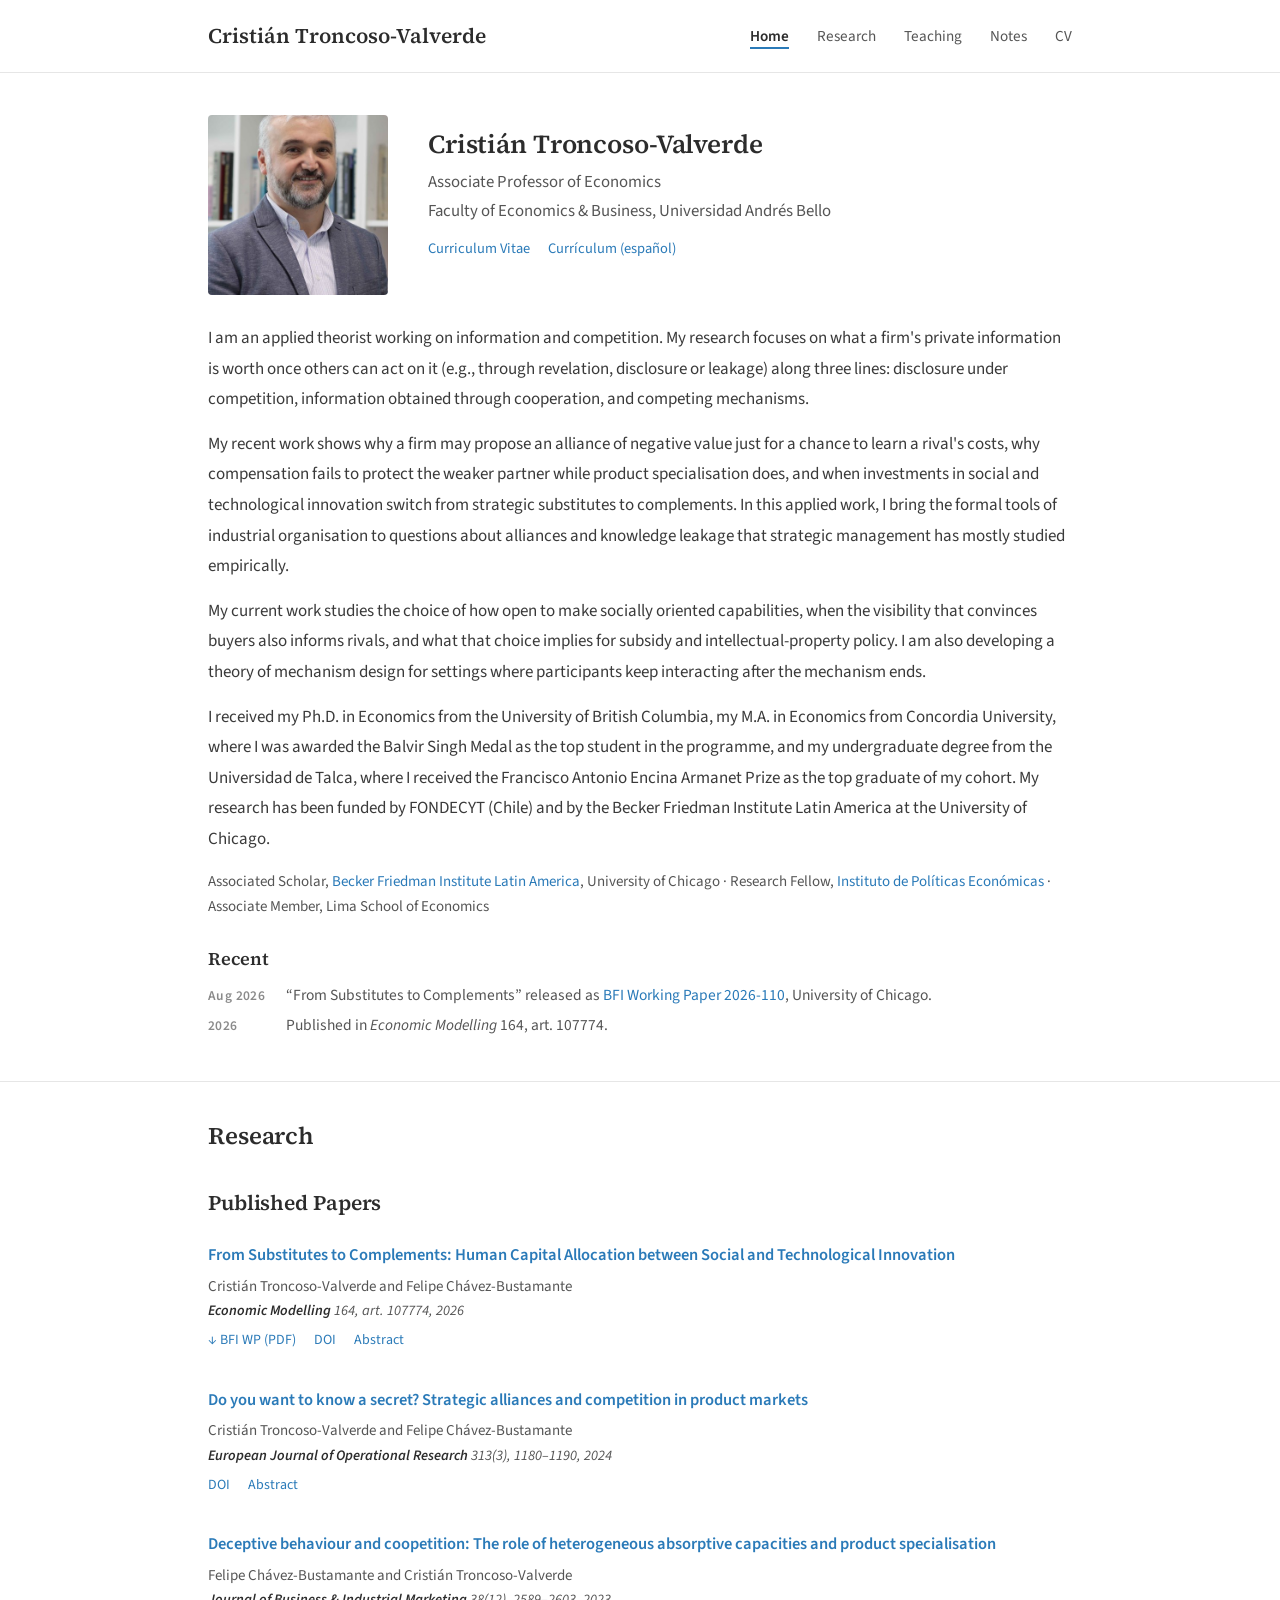
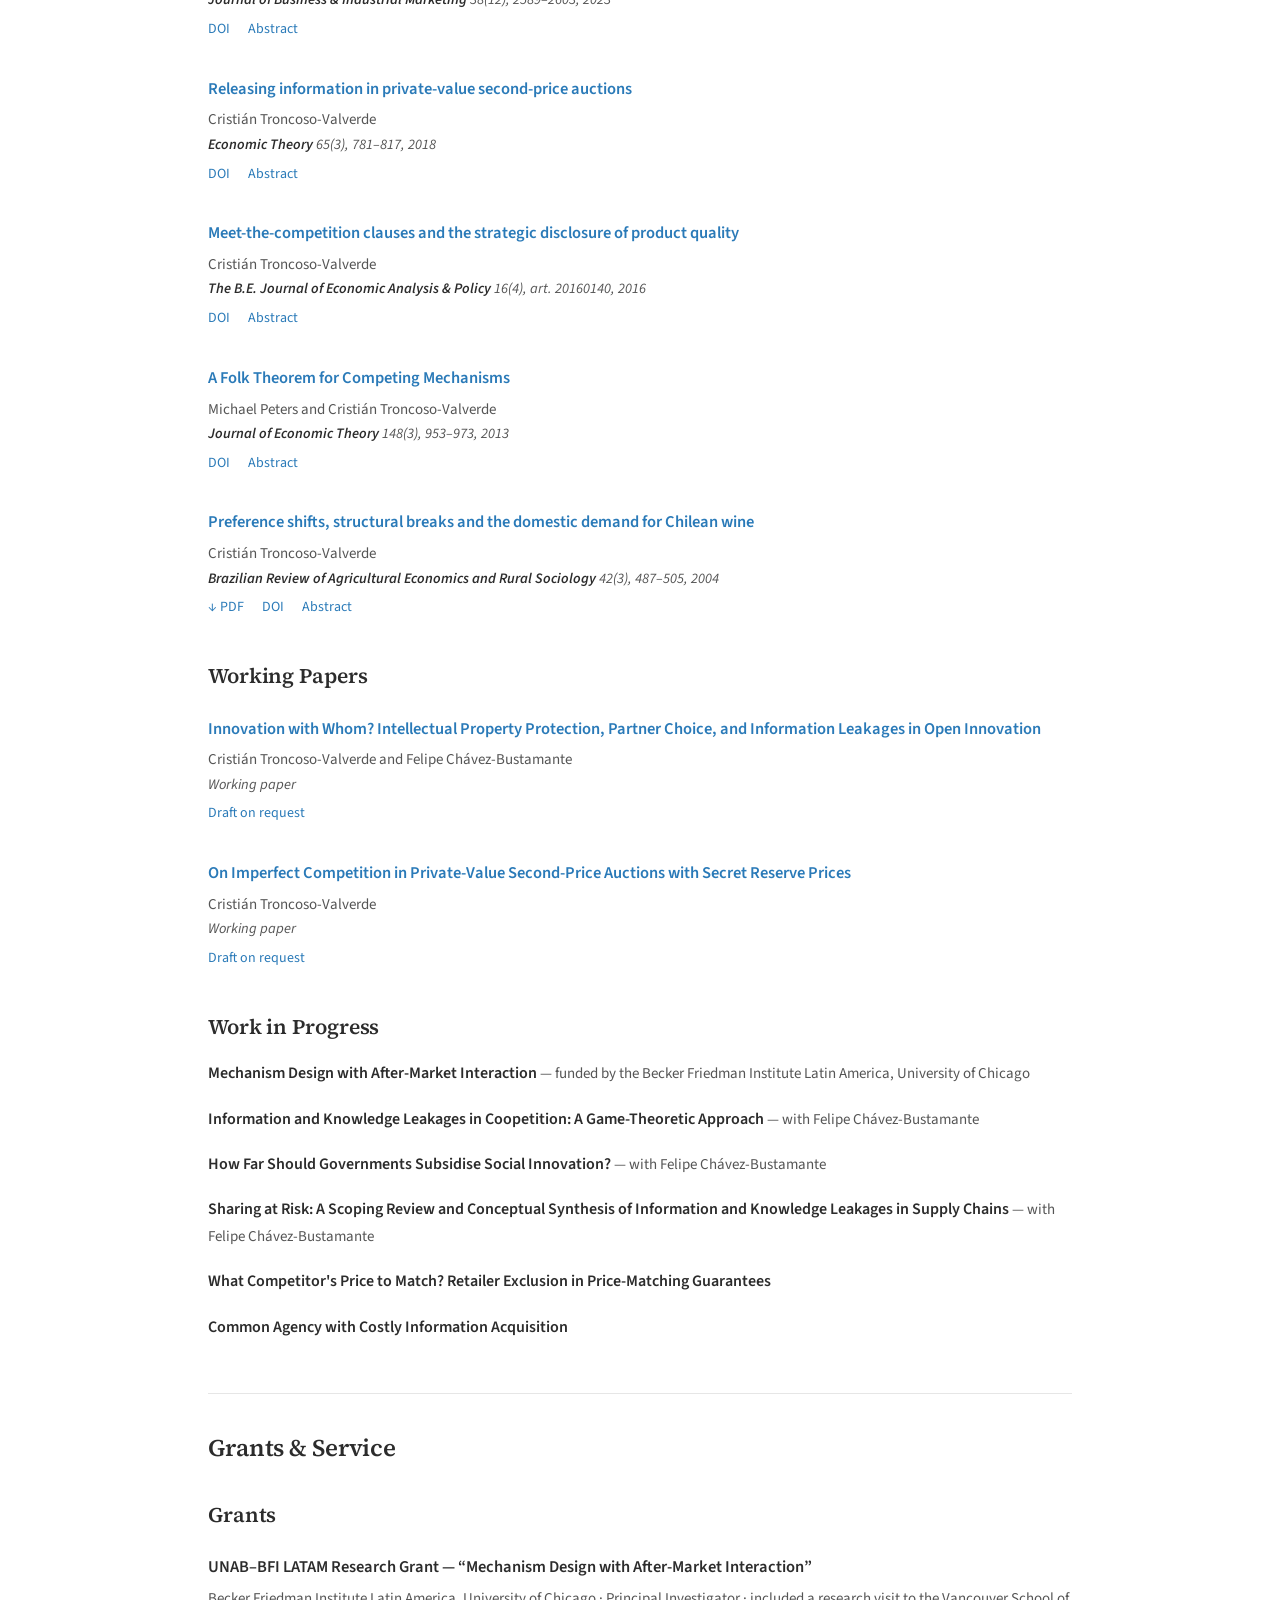
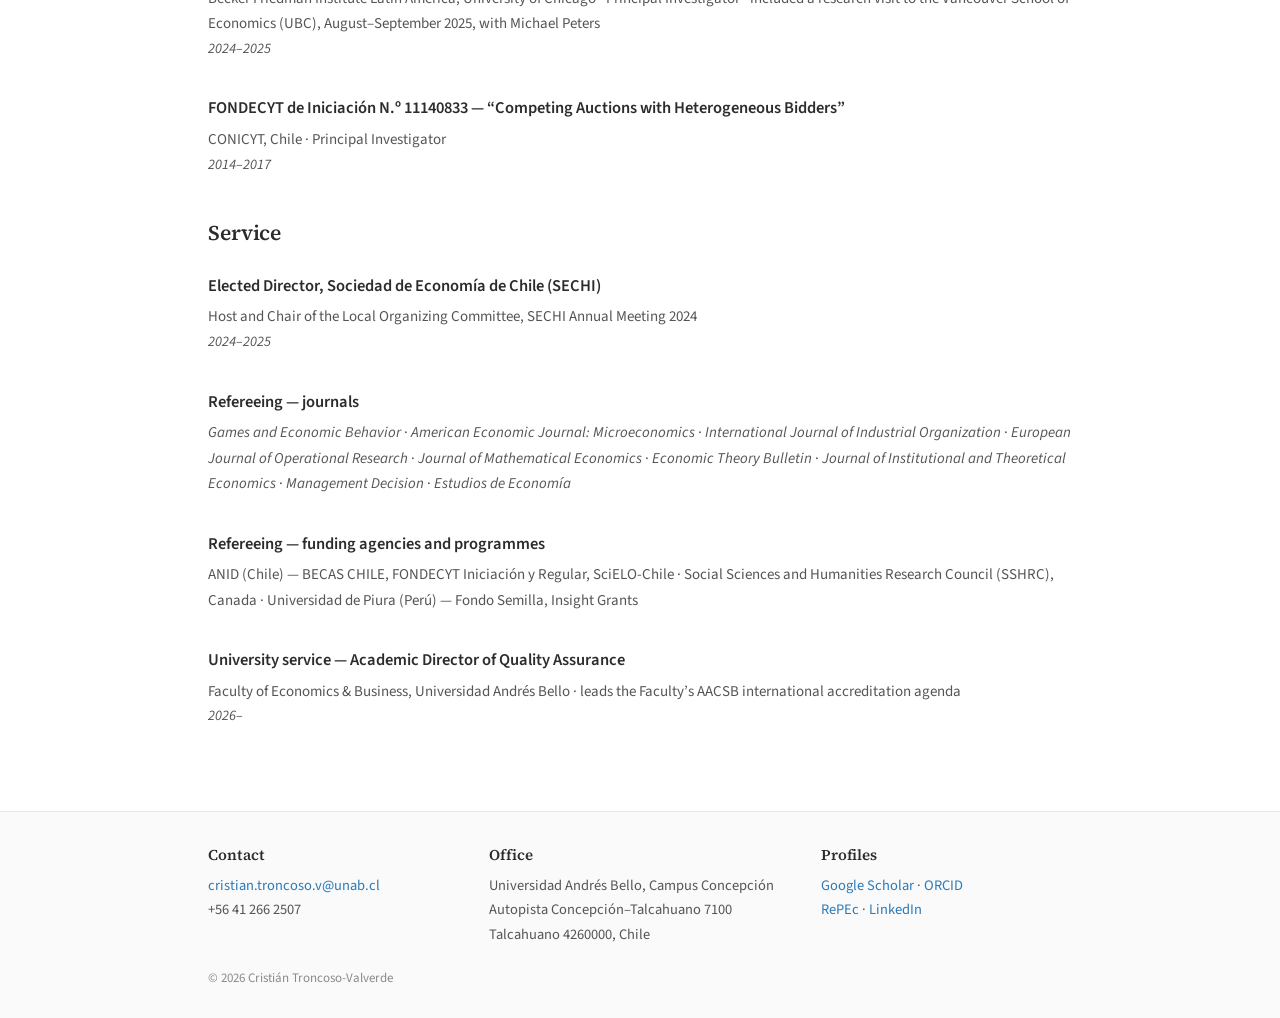
==== commit 64058a3c: "Update index.html" ====
--- a/index.html
+++ b/index.html
@@ -32,7 +32,13 @@
  <div><h1>Cristián Troncoso-Valverde</h1>
  <p class="t">Associate Professor of Economics<br>Faculty of Economics &amp; Business, Universidad Andrés Bello</p>
  <p class="cvl"><a href="files/cv-en.pdf">Curriculum Vitae</a><a href="files/cv-es.pdf">Currículum (español)</a></p></div></div>
-<p class="bio">I am an applied theorist working on information and competition. My research asks what a firm's private information is worth once others can act on it — whether the firm chooses to reveal it or it escapes through collaboration — along three lines: disclosure under competition, information obtained through cooperation, and competing mechanisms. My recent work shows why a firm may propose an alliance of negative value just for a chance to learn a rival's costs, why compensation fails to protect the weaker partner while product specialisation does, and when investments in social and technological innovation switch from strategic substitutes to complements. In this applied work, I bring the formal tools of industrial organisation to questions about alliances and knowledge leakage that strategic management has mostly studied empirically.</p>
+<p class="bio">I am an applied theorist working on information and competition. My research focuses on what a firm's private information is 
+ worth once others can act on it (e.g., through revelation, disclosure or leakage) along three lines: disclosure under competition, 
+ information obtained through cooperation, and competing mechanisms.</p>
+ <p class="bio"> My recent work shows why a firm may propose an alliance of negative value just for a chance to learn a rival's costs, 
+  why compensation fails to protect the weaker partner while product specialisation does, and when investments in social and technological 
+  innovation switch from strategic substitutes to complements. In this applied work, I bring the formal tools of industrial organisation 
+  to questions about alliances and knowledge leakage that strategic management has mostly studied empirically.</p>
 <p class="bio">My current work studies the choice of how open to make socially oriented capabilities, when the visibility that convinces buyers also informs rivals, and what that choice implies for subsidy and intellectual-property policy. I am also developing a theory of mechanism design for settings where participants keep interacting after the mechanism ends.</p>
 <p class="bio">I received my Ph.D. in Economics from the University of British Columbia, my M.A. in Economics from Concordia University, where I was awarded the Balvir Singh Medal as the top student in the programme, and my undergraduate degree from the Universidad de Talca, where I received the Francisco Antonio Encina Armanet Prize as the top graduate of my cohort. My research has been funded by FONDECYT (Chile) and by the Becker Friedman Institute Latin America at the University of Chicago.</p>
 <p class="aff">Associated Scholar, <a href="https://bfi.uchicago.edu/centers-programs/becker-friedman-institute-latin-america/">Becker Friedman Institute Latin America</a>, University of Chicago · Research Fellow, <a href="https://ipe.unab.cl/">Instituto de Políticas Económicas</a> · Associate Member, Lima School of Economics</p>
--- a/assets/style.css
+++ b/assets/style.css
@@ -1,144 +1,112 @@
-*,*::before,*::after{box-sizing:border-box}
-:root{--ink:#0d1014;--ink2:#464d57;--ink3:#878e98;--line:#e4e7ec;--acc:#3f7fbf;--band:#f3f7fc;--hover:#f0f1f3}
-body{margin:0;background:#fff;font:16px/1.66 -apple-system,BlinkMacSystemFont,"Segoe UI",Roboto,"Helvetica Neue",sans-serif;
- -webkit-font-smoothing:antialiased;color:var(--ink)}
-.page{background:#fff}
-.wrap{max-width:1080px;margin:0 auto;padding:0 40px}
+/* Fuentes: Source Serif 4 y Source Sans 3 (Adobe, SIL Open Font License 1.1), alojadas aquí mismo */
+@font-face{font-family:"Source Sans 3";font-style:normal;font-weight:400;font-display:swap;src:url(fonts/source-sans-3-latin-400-normal.woff2) format("woff2")}
+@font-face{font-family:"Source Sans 3";font-style:italic;font-weight:400;font-display:swap;src:url(fonts/source-sans-3-latin-400-italic.woff2) format("woff2")}
+@font-face{font-family:"Source Sans 3";font-style:normal;font-weight:600;font-display:swap;src:url(fonts/source-sans-3-latin-600-normal.woff2) format("woff2")}
+@font-face{font-family:"Source Sans 3";font-style:italic;font-weight:600;font-display:swap;src:url(fonts/source-sans-3-latin-600-italic.woff2) format("woff2")}
+@font-face{font-family:"Source Serif 4";font-style:normal;font-weight:600;font-display:swap;src:url(fonts/source-serif-4-latin-600-normal.woff2) format("woff2")}
+:root{--ink:#2c2c2c;--ink2:#555;--ink3:#8a8a8a;--line:#e6e6e6;--acc:#2a7ab8;--acc2:#1d4f73;--band:#f3f7fc;--hover:#f0f1f3}
+*{box-sizing:border-box}
+body{margin:0;background:#fff;color:var(--ink);font:18px/1.7 "Source Sans 3","Segoe UI",system-ui,-apple-system,sans-serif;-webkit-font-smoothing:antialiased}
+.w{max-width:912px;margin:0 auto;padding:0 24px}
+h1,h2,h3,h4{font-family:"Source Serif 4",Georgia,serif;font-weight:600;color:var(--ink);letter-spacing:-.005em}
+a{color:var(--acc);text-decoration:none}
+a:hover{text-decoration:underline}
+header{border-bottom:1px solid var(--line);position:sticky;top:0;background:rgba(255,255,255,.97);z-index:5}
+header .w{display:flex;justify-content:space-between;align-items:center;height:72px}
+.brand{font-family:"Source Serif 4",Georgia,serif;font-weight:600;font-size:21px;color:var(--ink)}
+.brand:hover{text-decoration:none}
+header nav a{color:var(--ink2);font-size:15.2px;margin-left:28px}
+header nav a:hover{color:var(--ink);text-decoration:none}
+header nav a.on{color:var(--ink);font-weight:600;box-shadow:0 2px 0 var(--acc)}
+.hero{border-bottom:1px solid var(--line);padding:42px 0 38px;transition:background .2s}
+.hero h1{font-size:30px;margin:0 0 14px;line-height:1.2}
+.id{display:grid;grid-template-columns:180px 1fr;gap:40px;align-items:start;margin-bottom:28px}
+.id img{width:180px;height:180px;border-radius:4px;object-fit:cover;display:block}
+.id h1{font-size:26px;margin:14px 0 8px}
+.id .t{font-size:16.8px;color:var(--ink2);line-height:1.7;margin:0}
+.cvl{font-size:14.5px;margin:12px 0 0}.cvl a{margin-right:18px}
+.bio{font-size:17px;color:#3a3a3a;line-height:1.8;margin:0 0 14px;max-width:860px}
+.aff{font-size:15px;color:var(--ink2);line-height:1.7;margin:14px 0 0}
+.sub{font-size:15px;color:var(--ink3);font-style:italic;margin:-8px 0 14px}
+.cur{font-size:16px;color:var(--ink2);margin:6px 0 0}.cur b{color:var(--ink);font-weight:600}
+.recent{margin-top:24px}
+.recent h4{margin:0 0 8px;font-size:18px}
+.recent p{font-size:15.5px;color:var(--ink2);margin:0 0 4px}
+.recent span{display:inline-block;min-width:78px;font-weight:600;color:var(--ink3);font-size:13.5px;letter-spacing:.03em}
+.body{padding-top:34px;padding-bottom:40px}
+.body>h2{font-size:24px;margin:0 0 4px}
+.body>h2.sp{margin-top:46px;padding-top:34px;border-top:1px solid var(--line)}
+h3{font-size:21px;margin:28px 0 10px}
+h4{font-size:18px}
+.pp{padding:10px 0;margin:0 0 12px;transition:background .16s,box-shadow .16s}
+.pt{font-size:16.5px;font-weight:600;line-height:1.45}
+.pt0{font-size:16.5px;font-weight:600;line-height:1.45;color:var(--ink)}
+.pa{font-size:15px;color:var(--ink2);margin-top:3px}
+.pv{font-size:14.5px;color:var(--ink2);font-style:italic}
+.pv b{font-weight:600;color:var(--ink)}
+.pl{margin-top:5px;font-size:14px;display:flex;flex-wrap:wrap;gap:4px 18px}
+.abt.on{color:var(--ink)}
+.abx p{font-size:15px;color:#444;line-height:1.7;margin:10px 0 4px;padding-left:16px;border-left:2px solid var(--line);max-width:820px}
+.wip{padding:6px 0;margin:0 0 6px;font-size:16px}
+.wt{font-weight:600}.wa{color:var(--ink2);font-size:15px}
+.chips{display:flex;flex-wrap:wrap;gap:8px;margin:0 0 4px}
+.chips button{font:14.5px/1 "Source Sans 3",system-ui,sans-serif;color:var(--ink2);background:#fff;border:1px solid #d9d9d9;border-radius:999px;padding:9px 17px;cursor:pointer}
+.chips button:hover{border-color:#aaa}
+.chips button.on{background:var(--acc2);border-color:var(--acc2);color:#fff}
+.hide{display:none!important}
+.talks{list-style:none;margin:14px 0 0;padding:0}
+.talks li{font-size:15.5px;color:var(--ink2);padding:6px 0;transition:background .16s,box-shadow .16s}
+.talks span{display:inline-block;min-width:60px;font-weight:600;color:var(--ink3);font-size:14px}
+/* teaching B */
+.tB{border-top:1px solid var(--line)}
+.tB details{border-bottom:1px solid var(--line)}
+.tB summary{list-style:none;cursor:pointer;padding:13px 0;display:grid;grid-template-columns:325px 1fr 18px;gap:18px;align-items:baseline;transition:background .16s,box-shadow .16s}
+.tB summary::-webkit-details-marker{display:none}
+.tB summary::after{content:"+";color:var(--acc);font-weight:600;text-align:right}
+.tB details[open] summary::after{content:"–"}
+.tB .gn{font-family:"Source Serif 4",Georgia,serif;font-weight:600;font-size:17.5px}
+.tB .gs{font-size:14.5px;color:var(--ink2);line-height:1.55}
+.tB ul{list-style:none;margin:0 0 14px;padding:0 0 0 343px}
+.tB li{font-size:15px;line-height:1.55;margin:0 0 6px}
+.tB li b{font-weight:600}.tB li span{color:var(--ink2)}
+.rec{margin-top:34px}
+.rec>summary{font-family:"Source Serif 4",Georgia,serif;font-weight:600;font-size:18px;cursor:pointer;list-style:none;color:var(--ink)}
+.rec>summary::-webkit-details-marker{display:none}
+.rec>summary::after{content:"  +";color:var(--acc)}.rec[open]>summary::after{content:"  –"}
+.rec h3{font-size:17px;margin:22px 0 6px}
+.rec ul{list-style:none;margin:0;padding:0}
+.rec li{font-size:14.5px;line-height:1.55;color:var(--ink2);padding:4px 0;border-bottom:1px solid #f1f1f1}
+.rec li b{color:var(--ink);font-weight:600}.rec li em{font-style:normal;color:var(--ink3)}
+/* notes: same markup as notes.html, restyled */
+.notes .row{display:flex;flex-direction:column;padding:10px 0;margin:0 0 12px;transition:background .16s,box-shadow .16s}
+.notes .row .ti{order:1;margin:0;font-size:16.5px;font-weight:600;line-height:1.45}
+.notes .row .d{order:2;font-size:14.5px;color:var(--ink2);font-style:italic}
+.notes .row .lk{order:3;margin-top:5px;font-size:14px;display:flex;gap:4px 18px;flex-wrap:wrap}
+.notes .row .lk a.ext::after{content:" ↗"}
+.notes .row .tag2{order:0;align-self:flex-start;font-size:11px;letter-spacing:.08em;text-transform:uppercase;color:var(--ink3);border:1px solid var(--line);border-radius:3px;padding:1px 7px;margin:0 0 4px}
+/* realce */
+.pp:hover,.notes .row:hover,.tB summary:hover,.talks li:hover{background:var(--hover);box-shadow:-14px 0 0 var(--hover),14px 0 0 var(--hover)}
+footer{border-top:1px solid var(--line);background:#fafafa;margin-top:20px}
+.fc{display:grid;grid-template-columns:1fr 1.2fr 1fr;gap:30px;padding:30px 0 10px}
+.fc h4{font-size:15px;margin:0 0 6px}
+.fc p{font-size:14.5px;color:var(--ink2);margin:0;line-height:1.7}
+.copy{font-size:13px;color:var(--ink3);padding:10px 0 28px;margin:0}
+@media(max-width:700px){
+ body{font-size:17px}
+ header .w{height:auto;flex-direction:column;align-items:flex-start;padding-top:12px;padding-bottom:10px;gap:4px}
+ header nav{display:flex;flex-wrap:wrap;gap:4px 18px}header nav a{margin-left:0}
+ .id{grid-template-columns:1fr;gap:16px}.id img{width:140px;height:140px}.id h1{margin-top:0}
+ .tB summary{grid-template-columns:1fr 18px}.tB .gs{grid-column:1}.tB ul{padding-left:0}
+ .fc{grid-template-columns:1fr}
+}
 
-/* barra superior */
-.topbar{border-bottom:1px solid var(--line)}
-.topbar .wrap{display:flex;align-items:center;justify-content:space-between;gap:26px;height:68px}
-.tb-id{display:flex;align-items:center;gap:11px;font-weight:750;font-size:15px;letter-spacing:-.012em}
-.tb-av{width:34px;height:34px;border-radius:50%;background:url(avatar.jpg) center 20%/cover;flex:none}
-.tb-nav a{font-size:12.5px;font-weight:750;letter-spacing:.11em;text-transform:uppercase;
- color:var(--ink3);text-decoration:none;margin-left:26px}
-.tb-nav a.on{color:var(--acc)}
-.tb-nav a:hover{color:var(--ink)}
-
-/* bloque de identidad */
-.idwrap{background:var(--band);border-bottom:1px solid var(--line)}
-.ident{padding:56px 0 46px;display:grid;grid-template-columns:1fr auto;gap:0 48px;align-items:start}
-h1{font-size:44px;line-height:1.06;font-weight:750;letter-spacing:-.036em;margin:0 0 16px}
-.role{font-size:17.5px;font-weight:750;margin:0 0 8px}
-.aff{font-size:15.5px;line-height:1.62;color:var(--ink2);margin:0}
-.aff a{color:var(--acc);text-decoration:none}
-.idphoto{width:172px;height:210px;border-radius:10px;object-fit:cover;object-position:50% 30%;display:block}
-
-.prosewrap{margin:14px 0 0;max-width:1000px}
-.prose{font-size:18px;line-height:1.78;color:var(--ink2);margin:0 0 18px}
-.kicker{margin-top:44px;font-size:11px;font-weight:800;letter-spacing:.2em;text-transform:uppercase;
- color:var(--acc);margin:40px 0 0}
-
-h2{font-size:11.5px;letter-spacing:.18em;text-transform:uppercase;font-weight:800;color:var(--ink3);
- margin:52px 0 0;padding-bottom:12px;border-bottom:1px solid var(--line)}
-.news{border-left:3px solid var(--acc);padding:4px 0 4px 22px;margin:44px 0 0}
-.newslabel{font-size:11px;font-weight:800;letter-spacing:.2em;text-transform:uppercase;color:var(--acc);margin:0 0 12px}
-.newsitem{font-size:16px;line-height:1.55;color:var(--ink2);margin:0 0 8px}
-.newsitem span{display:inline-block;min-width:88px;font-weight:800;font-size:12.5px;letter-spacing:.06em;
- text-transform:uppercase;color:var(--ink3)}
-.newsitem a{color:var(--acc);text-decoration:none;font-weight:650}
-
-.row{display:grid;grid-template-columns:104px 1fr;column-gap:28px;padding:22px 0;border-bottom:1px solid var(--line)}
-.row>*{grid-column:2}
-.row .y{grid-column:1;grid-row:1;margin:0;padding-top:3px;font-size:13.5px;font-weight:700;color:var(--ink3)}
-.row .ti{font-size:18px;font-weight:700;line-height:1.4;letter-spacing:-.014em;margin:0 0 5px}
-.row .ti a{color:var(--ink);text-decoration:none}
-.row .ti a:hover{color:var(--acc)}
-.row .me{font-size:15px;color:var(--ink2);margin:0}
-.row .me i{font-style:italic}
-.lk{margin-top:10px;display:flex;gap:8px;flex-wrap:wrap}
-.lk a{font-size:11px;font-weight:800;letter-spacing:.08em;text-transform:uppercase;color:var(--ink2);
- text-decoration:none;background:#eef1f4;border-radius:4px;padding:5px 9px}
-.lk a:hover{background:var(--acc);color:#fff}
-.ab{margin-top:10px}
-.ab summary{font-size:11.5px;font-weight:800;letter-spacing:.08em;text-transform:uppercase;color:var(--acc);
- cursor:pointer;list-style:none;display:inline-block}
-.ab summary::marker{content:""}.ab summary::after{content:" +"}.ab[open] summary::after{content:" –"}
-.ab p{font-size:15px;line-height:1.62;color:var(--ink2);margin:9px 0 2px;padding-left:16px;
- border-left:2px solid var(--line);max-width:820px}
-
-/* pie: lo que antes cargaba la barra lateral */
-.foot{margin-top:64px;border-top:2px solid var(--ink);background:#fafbfc}
-.foot .wrap{display:grid;grid-template-columns:1fr 1fr 1fr;gap:34px;padding-top:34px;padding-bottom:44px}
-.foot h3{font-size:10.5px;letter-spacing:.2em;text-transform:uppercase;color:var(--ink3);font-weight:800;margin:0 0 12px}
-.foot p{font-size:14px;line-height:1.75;color:var(--ink2);margin:0}
-.foot a{color:var(--acc);text-decoration:none;font-weight:650}
-
-@media(max-width:620px){
- .wrap{padding:0 20px}
- .topbar .wrap{height:auto;flex-direction:column;align-items:flex-start;gap:10px;padding-top:14px;padding-bottom:12px}
- .tb-nav{display:flex;flex-wrap:wrap;gap:8px 0}
- .tb-nav a{margin-left:0;margin-right:20px}
- h1{font-size:32px}
- .row{grid-template-columns:1fr;row-gap:4px}
- .row>*{grid-column:1}
- .row .y{grid-row:auto}
- .wip li,.talks li{padding-left:0}
- .wip li::before{display:none}
- .talks li span{position:static;display:block;margin-bottom:3px}
-}
-@media(max-width:900px){.ident{grid-template-columns:1fr}.prosewrap{grid-template-columns:1fr}
- .foot .wrap{grid-template-columns:1fr}}
-
-
-.hoverable{transition:.16s}
-.row,.course,.wip li{transition:.16s}
-.row:hover,.course:hover,.wip li:hover,.hoverable:hover{
- background:var(--hover);box-shadow:-14px 0 0 var(--hover),14px 0 0 var(--hover)}
-.note{margin:26px 0 0;padding:16px 22px;border-left:3px solid var(--acc);background:var(--band);
- font-size:16px;color:var(--ink2)}
-.note b{color:var(--ink);font-weight:700}
-.course{padding:15px 0;border-bottom:1px solid var(--line)}
-.course .cn{font-size:17px;font-weight:700;margin:0 0 3px}
-.course .cm{font-size:14.5px;color:var(--ink2);margin:0}
-.course .cm em{font-style:normal;color:var(--ink3)}
-.wip{margin:0;padding:0;list-style:none}
-.wip li{padding:13px 0 13px 104px;border-bottom:1px solid var(--line);font-size:16px;color:var(--ink2);
- line-height:1.5;position:relative}
-.wip li::before{content:"";position:absolute;left:0;top:22px;width:26px;height:2px;background:var(--acc)}
-.wip li span{color:var(--ink);font-weight:700}
-.req{font-size:14px;color:var(--ink3);margin:11px 0 0;font-style:italic}
-.req a{color:var(--acc);text-decoration:none;font-weight:650;font-style:normal}
-.rec{margin-top:44px;padding-top:22px;border-top:1px solid var(--line)}
-.rec>summary{font-size:11.5px;letter-spacing:.14em;text-transform:uppercase;font-weight:800;
- color:var(--acc);cursor:pointer;list-style:none}
-.rec>summary::marker{content:""}.rec>summary::after{content:" +"}.rec[open]>summary::after{content:" –"}
-.rec h3{font-size:14px;font-weight:800;margin:26px 0 8px}
-.rec ul{margin:0;padding:0;list-style:none}
-.rec li{font-size:13.5px;line-height:1.55;color:var(--ink2);padding:5px 0;border-bottom:1px solid #f0f2f5}
-.rec li b{color:var(--ink);font-weight:650}.rec li em{font-style:normal;color:var(--ink3)}
-
-
-.lead{max-width:1000px}
-.lead .prose{margin-bottom:16px}
-h2.line{margin-bottom:14px;font-size:19px;font-weight:750;letter-spacing:-.018em;color:var(--ink);text-transform:none;
- margin:54px 0 0;padding-bottom:0;border-bottom:0}
-.talks{margin:0;padding:0;list-style:none}
-.talks li{padding:11px 0 11px 104px;border-bottom:1px solid var(--line);font-size:15.5px;color:var(--ink2);position:relative}
-.talks li span{position:absolute;left:0;top:13px;font-size:13px;font-weight:700;color:var(--ink3)}
-
-
-/* ---------- Notes ---------- */
-.sublabel{font-size:13.5px;color:var(--ink3);font-style:italic;margin:6px 0 0}
-.row .d{grid-column:1;grid-row:1;margin:0;padding-top:4px;font-size:12px;font-weight:800;
- letter-spacing:.06em;text-transform:uppercase;color:var(--ink3);line-height:1.35}
-.row .dek{font-size:15.5px;line-height:1.6;color:var(--ink2);margin:6px 0 0;max-width:720px}
-.tag2{display:inline-block;justify-self:start;font-size:10px;font-weight:800;letter-spacing:.1em;
- text-transform:uppercase;color:var(--ink3);border:1px solid var(--line);border-radius:3px;
- padding:2px 7px;margin:0 0 5px}
-.lk a.ext::after{content:" \2197";font-weight:600}
-
-/* una nota propia, abierta */
-.art{padding:34px 0 0;max-width:680px}
-.back{font-size:11px;font-weight:800;letter-spacing:.12em;text-transform:uppercase;
- color:var(--ink3);text-decoration:none;display:inline-block;margin-bottom:24px}
-.back:hover{color:var(--acc)}
-.art h1{font-size:34px;line-height:1.15;letter-spacing:-.028em;margin:0 0 12px}
-.artmeta{font-size:13px;color:var(--ink3);border-bottom:1px solid var(--line);
- padding-bottom:18px;margin:0 0 28px}
-.artmeta b{color:var(--ink3);font-weight:800;letter-spacing:.06em;text-transform:uppercase;font-size:11px}
-.art p{font-size:17.5px;line-height:1.8;color:#22262c;margin:0 0 20px}
-.art a{color:var(--acc)}
-.pull{border-left:3px solid var(--acc);padding:2px 0 2px 20px;margin:26px 0;
- font-size:19px;line-height:1.6;color:var(--ink);font-weight:650}
-@media(max-width:620px){.art h1{font-size:26px}.art p{font-size:16.5px;line-height:1.72}}
+/* ---------- una nota propia (páginas en notes/) ---------- */
+.art{padding:38px 0 48px;max-width:680px}
+.back{font-size:14px;color:var(--ink3);display:inline-block;margin-bottom:22px}
+.back:hover{color:var(--acc);text-decoration:none}
+.art h1{font-size:32px;line-height:1.2;margin:0 0 10px}
+.artmeta{font-size:14.5px;color:var(--ink3);font-style:italic;border-bottom:1px solid var(--line);padding-bottom:16px;margin:0 0 26px}
+.artmeta b{font-style:normal;font-weight:600;font-size:12px;letter-spacing:.08em;text-transform:uppercase;color:var(--ink3)}
+.art p{font-size:17.5px;line-height:1.8;color:#2f2f2f;margin:0 0 20px}
+.art .pull{border-left:3px solid var(--acc);padding:2px 0 2px 20px;margin:26px 0;font-family:"Source Serif 4",Georgia,serif;font-weight:600;font-size:19px;line-height:1.55;color:var(--ink)}
+@media(max-width:700px){.art h1{font-size:26px}.art p{font-size:16.5px;line-height:1.72}}
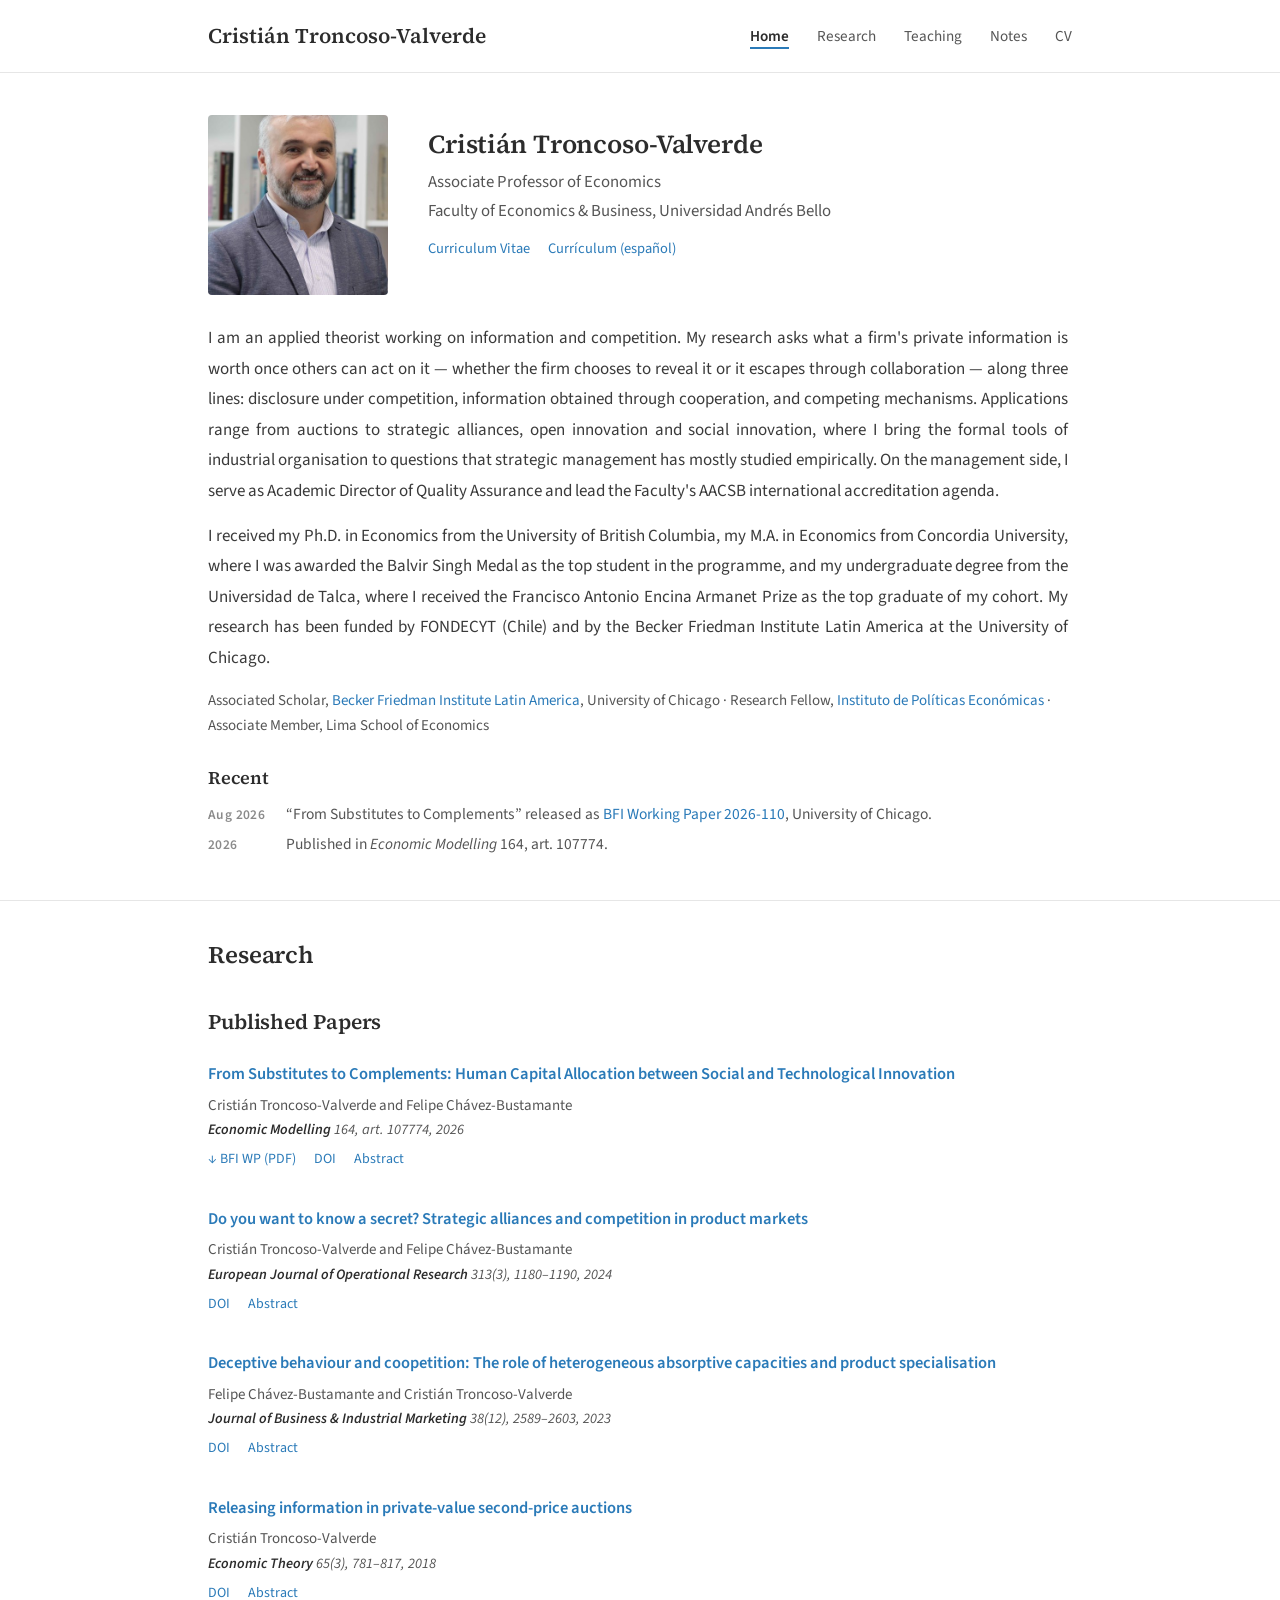
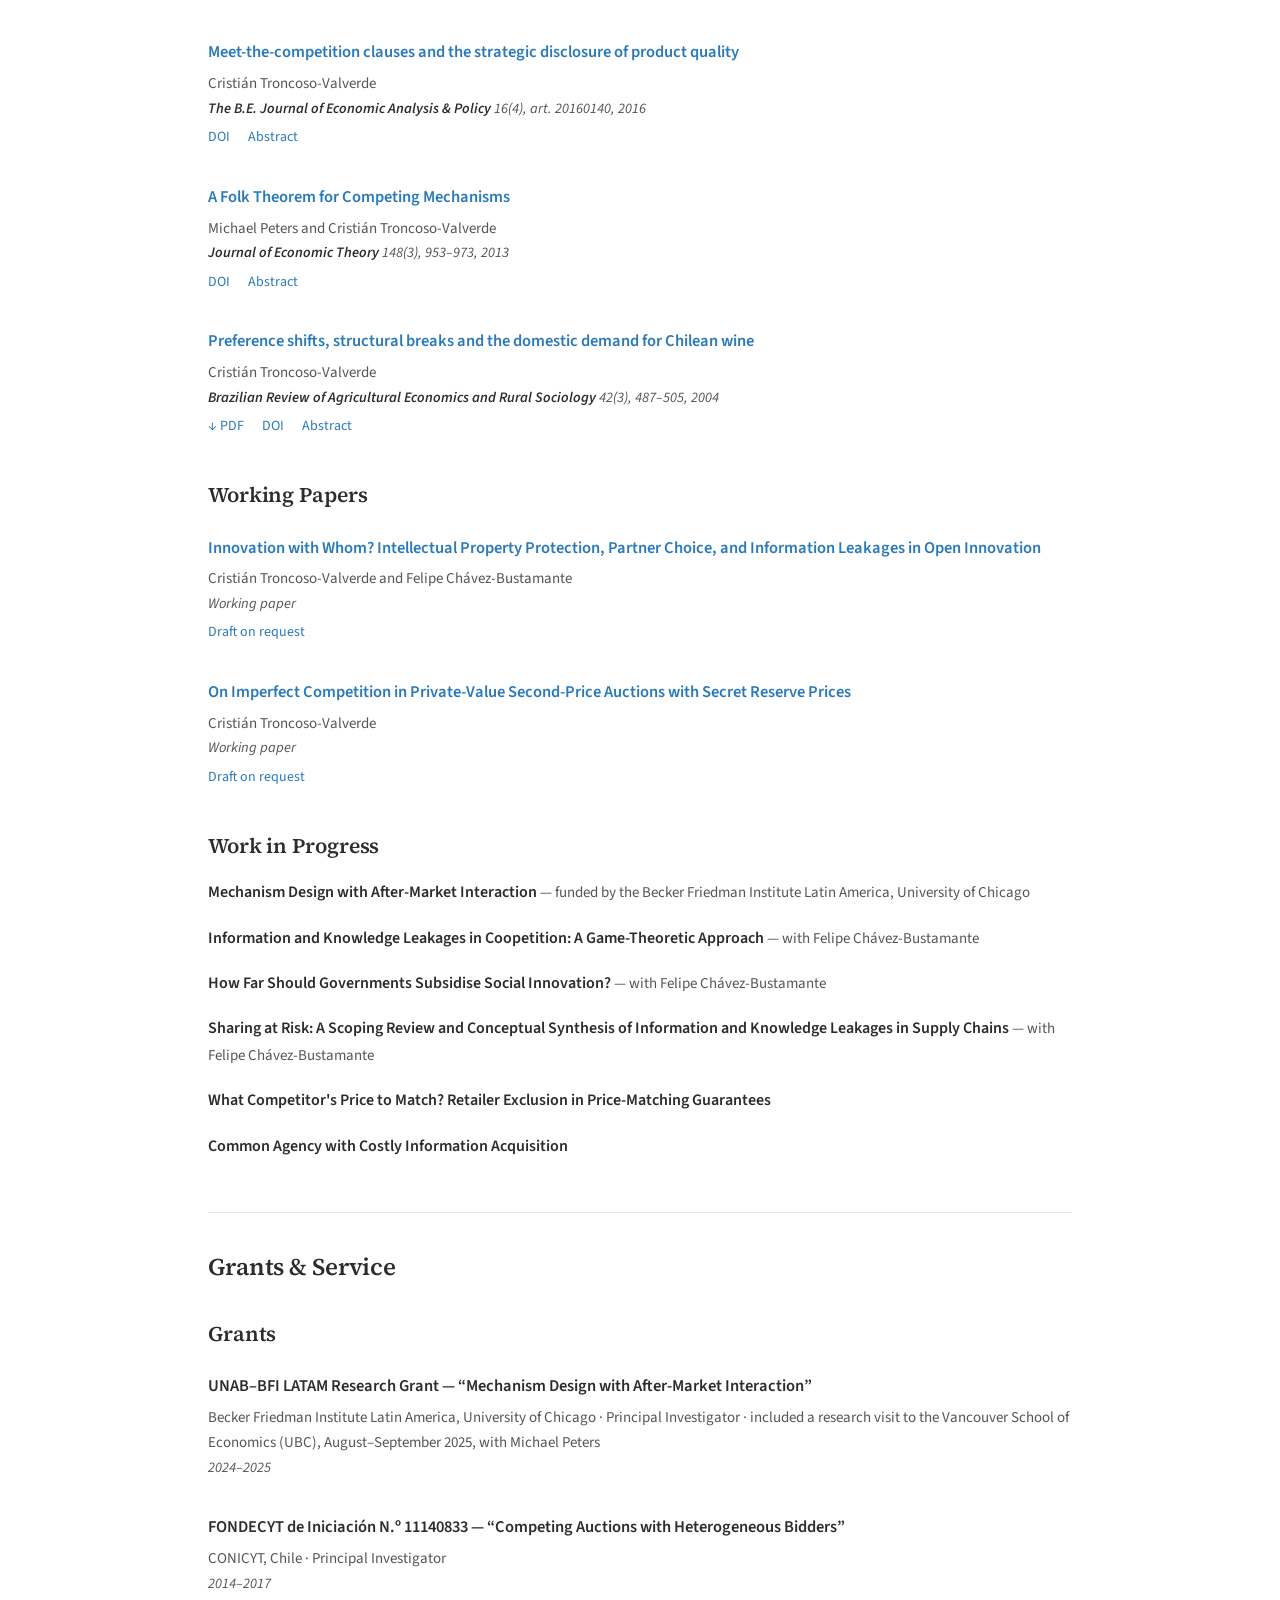
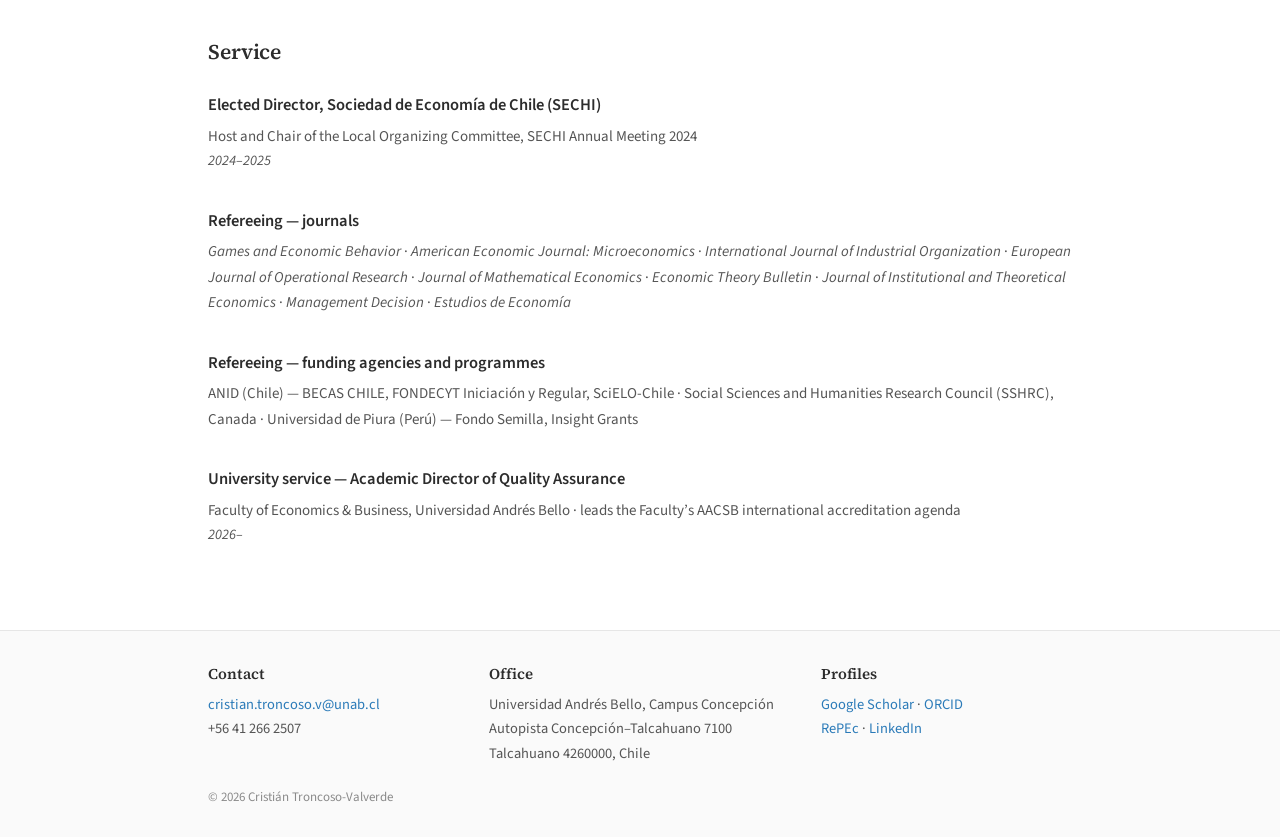
==== commit 4f4423fb: "Shorten home bio to one paragraph Co-Authored-By: Claude Opus 5.5 <noreply@anthropic.com>" ====
--- a/index.html
+++ b/index.html
@@ -32,14 +32,7 @@
  <div><h1>Cristián Troncoso-Valverde</h1>
  <p class="t">Associate Professor of Economics<br>Faculty of Economics &amp; Business, Universidad Andrés Bello</p>
  <p class="cvl"><a href="files/cv-en.pdf">Curriculum Vitae</a><a href="files/cv-es.pdf">Currículum (español)</a></p></div></div>
-<p class="bio">I am an applied theorist working on information and competition. My research focuses on what a firm's private information is 
- worth once others can act on it (e.g., through revelation, disclosure or leakage) along three lines: disclosure under competition, 
- information obtained through cooperation, and competing mechanisms.</p>
- <p class="bio"> My recent work shows why a firm may propose an alliance of negative value just for a chance to learn a rival's costs, 
-  why compensation fails to protect the weaker partner while product specialisation does, and when investments in social and technological 
-  innovation switch from strategic substitutes to complements. In this applied work, I bring the formal tools of industrial organisation 
-  to questions about alliances and knowledge leakage that strategic management has mostly studied empirically.</p>
-<p class="bio">My current work studies the choice of how open to make socially oriented capabilities, when the visibility that convinces buyers also informs rivals, and what that choice implies for subsidy and intellectual-property policy. I am also developing a theory of mechanism design for settings where participants keep interacting after the mechanism ends.</p>
+<p class="bio">I am an applied theorist working on information and competition. My research asks what a firm's private information is worth once others can act on it — whether the firm chooses to reveal it or it escapes through collaboration — along three lines: disclosure under competition, information obtained through cooperation, and competing mechanisms. Applications range from auctions to strategic alliances, open innovation and social innovation, where I bring the formal tools of industrial organisation to questions that strategic management has mostly studied empirically. On the management side, I serve as Academic Director of Quality Assurance and lead the Faculty's AACSB international accreditation agenda.</p>
 <p class="bio">I received my Ph.D. in Economics from the University of British Columbia, my M.A. in Economics from Concordia University, where I was awarded the Balvir Singh Medal as the top student in the programme, and my undergraduate degree from the Universidad de Talca, where I received the Francisco Antonio Encina Armanet Prize as the top graduate of my cohort. My research has been funded by FONDECYT (Chile) and by the Becker Friedman Institute Latin America at the University of Chicago.</p>
 <p class="aff">Associated Scholar, <a href="https://bfi.uchicago.edu/centers-programs/becker-friedman-institute-latin-america/">Becker Friedman Institute Latin America</a>, University of Chicago · Research Fellow, <a href="https://ipe.unab.cl/">Instituto de Políticas Económicas</a> · Associate Member, Lima School of Economics</p>
 <div class="recent"><h4>Recent</h4>
--- a/assets/style.css
+++ b/assets/style.css
@@ -25,7 +25,7 @@
 .id h1{font-size:26px;margin:14px 0 8px}
 .id .t{font-size:16.8px;color:var(--ink2);line-height:1.7;margin:0}
 .cvl{font-size:14.5px;margin:12px 0 0}.cvl a{margin-right:18px}
-.bio{font-size:17px;color:#3a3a3a;line-height:1.8;margin:0 0 14px;max-width:860px}
+.bio{font-size:17px;color:#3a3a3a;line-height:1.8;margin:0 0 14px;max-width:860px;text-align:justify;hyphens:auto}
 .aff{font-size:15px;color:var(--ink2);line-height:1.7;margin:14px 0 0}
 .sub{font-size:15px;color:var(--ink3);font-style:italic;margin:-8px 0 14px}
 .cur{font-size:16px;color:var(--ink2);margin:6px 0 0}.cur b{color:var(--ink);font-weight:600}
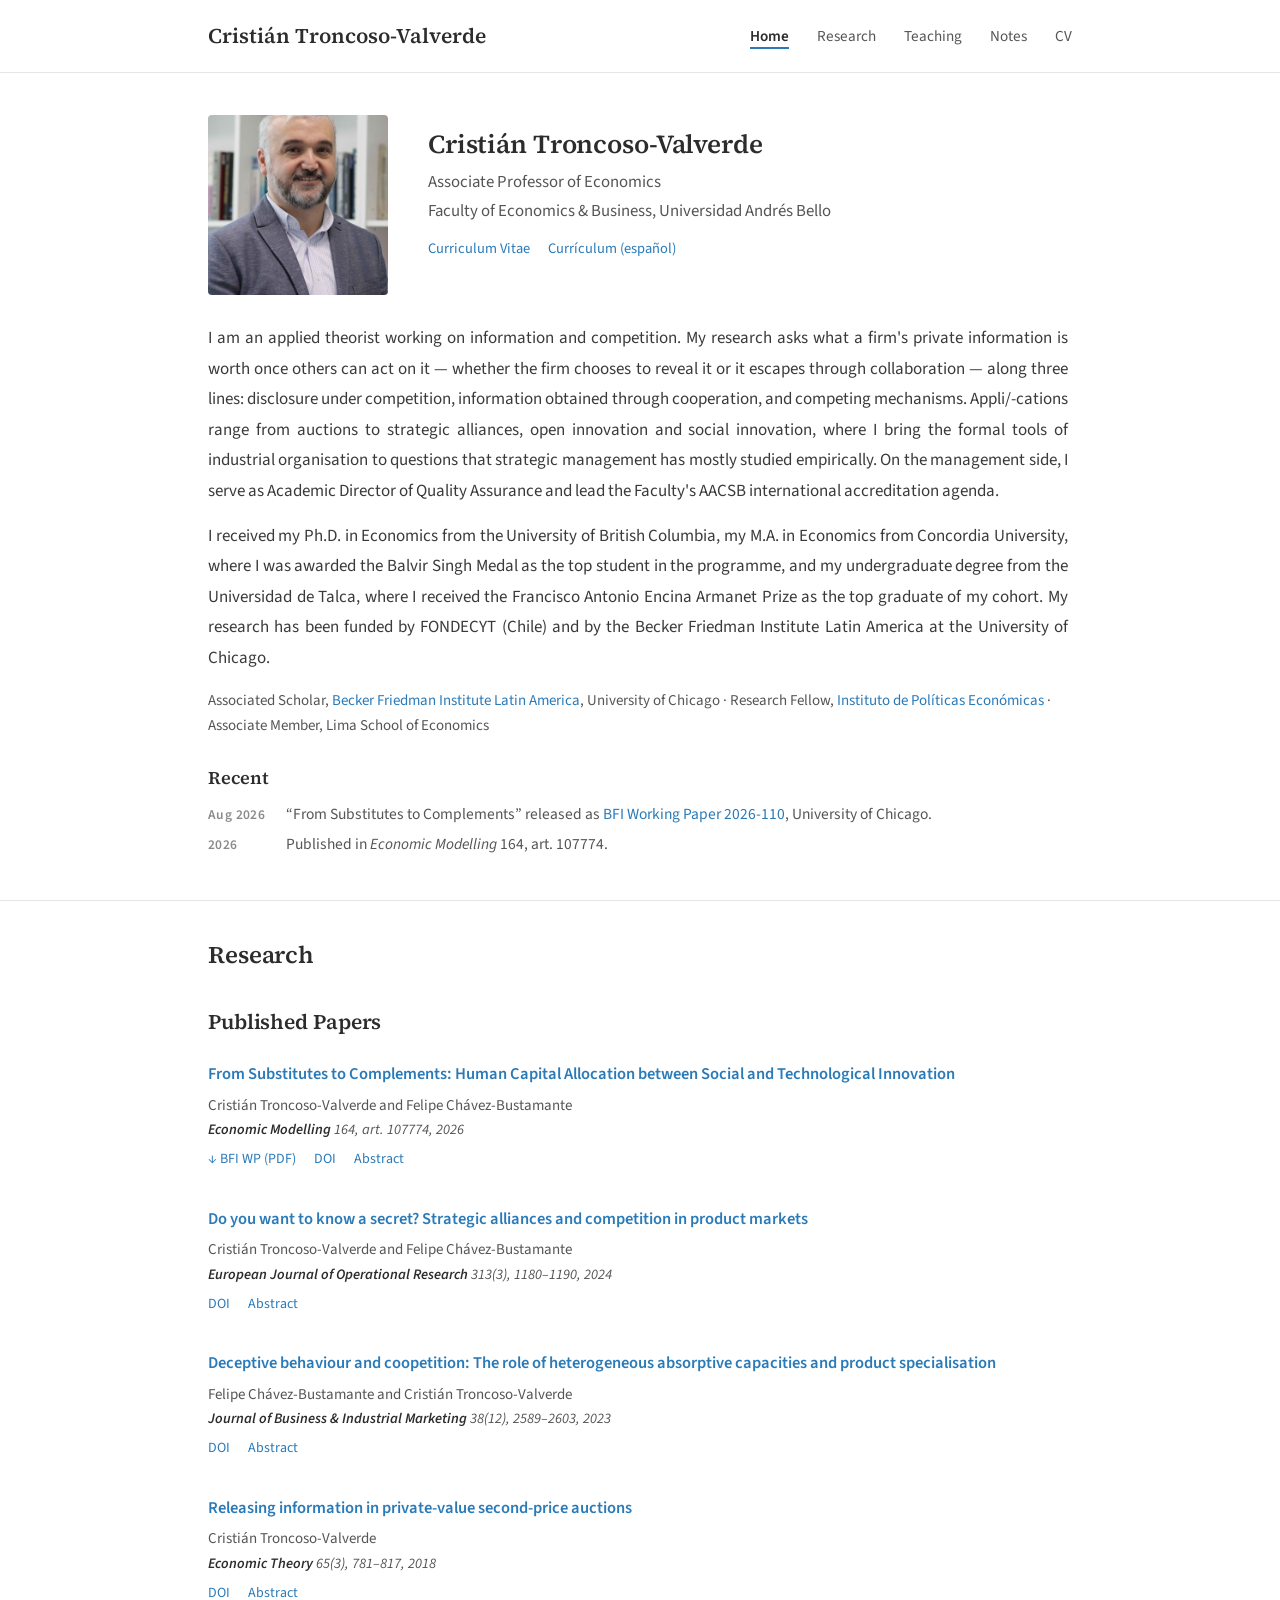
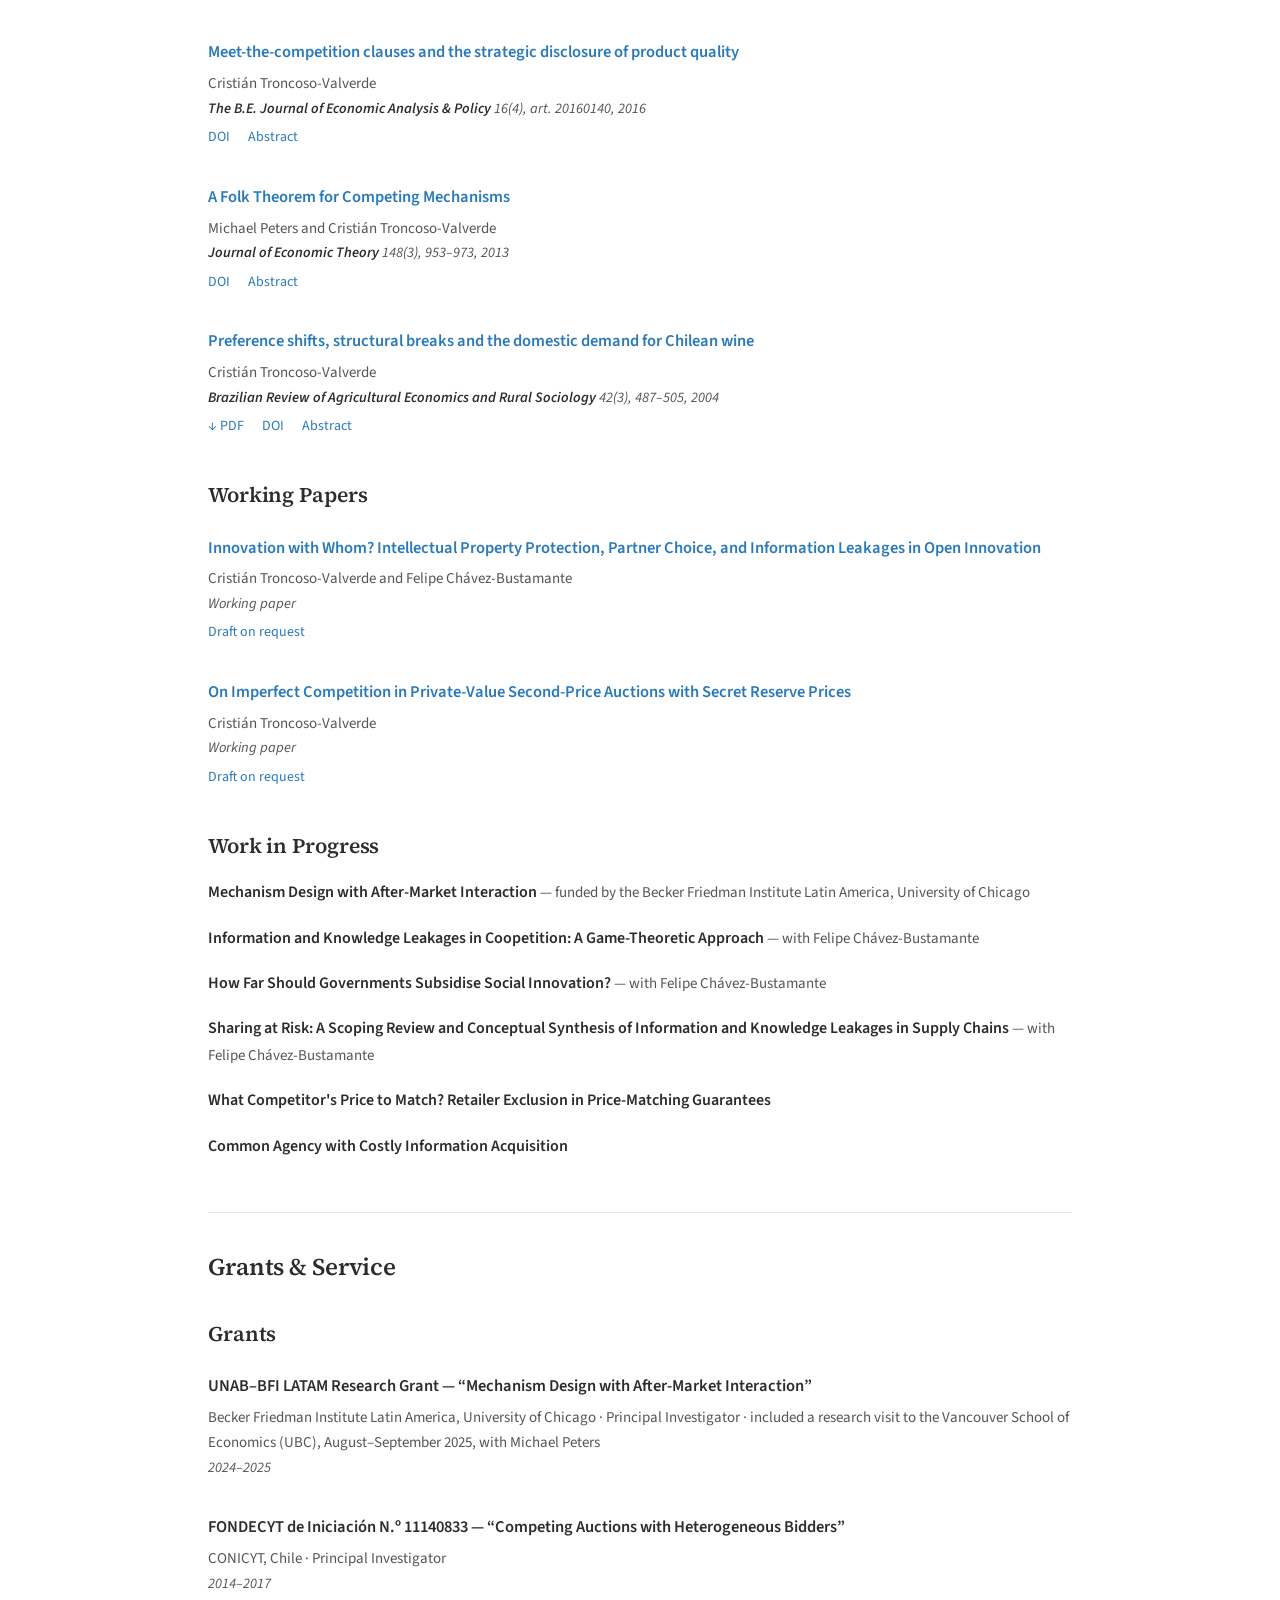
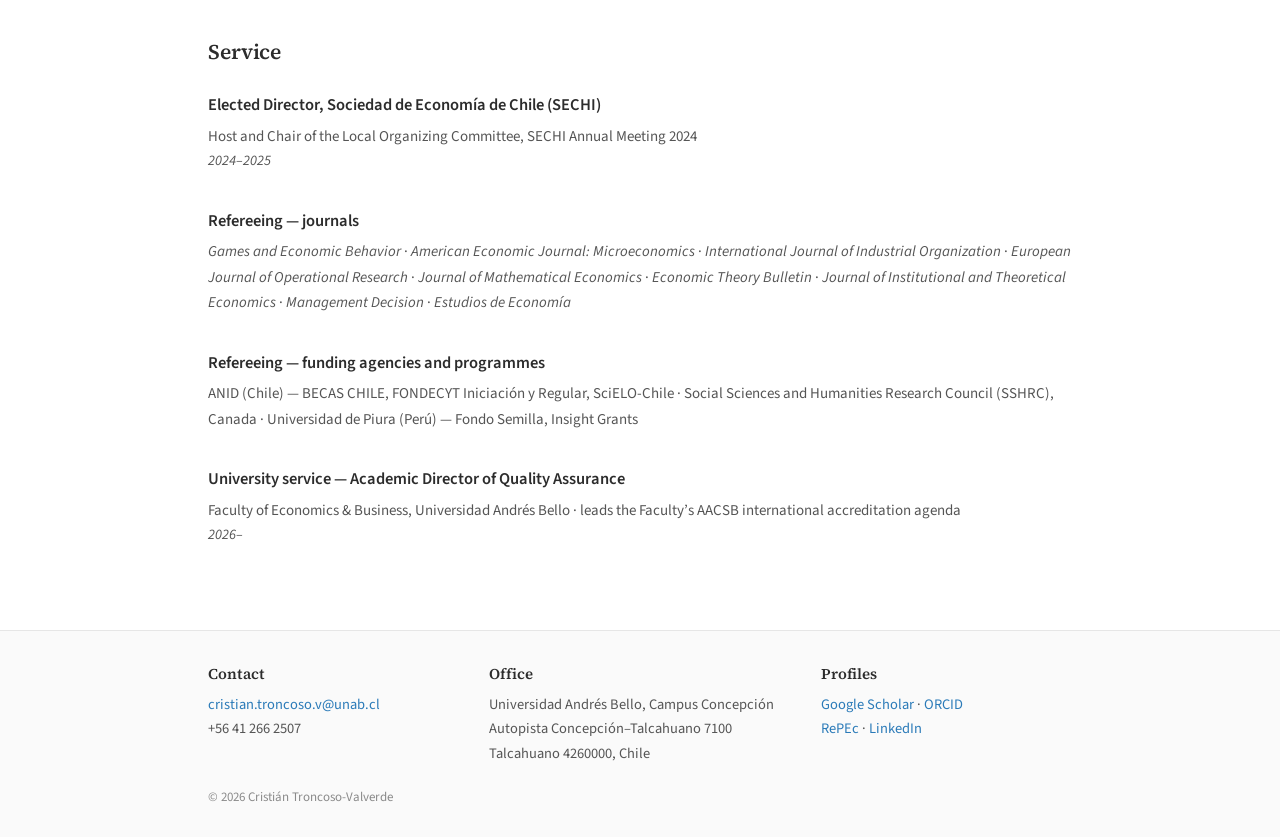
==== commit d306b327: "Update index.html" ====
--- a/index.html
+++ b/index.html
@@ -32,7 +32,7 @@
  <div><h1>Cristián Troncoso-Valverde</h1>
  <p class="t">Associate Professor of Economics<br>Faculty of Economics &amp; Business, Universidad Andrés Bello</p>
  <p class="cvl"><a href="files/cv-en.pdf">Curriculum Vitae</a><a href="files/cv-es.pdf">Currículum (español)</a></p></div></div>
-<p class="bio">I am an applied theorist working on information and competition. My research asks what a firm's private information is worth once others can act on it — whether the firm chooses to reveal it or it escapes through collaboration — along three lines: disclosure under competition, information obtained through cooperation, and competing mechanisms. Applications range from auctions to strategic alliances, open innovation and social innovation, where I bring the formal tools of industrial organisation to questions that strategic management has mostly studied empirically. On the management side, I serve as Academic Director of Quality Assurance and lead the Faculty's AACSB international accreditation agenda.</p>
+<p class="bio">I am an applied theorist working on information and competition. My research asks what a firm's private information is worth once others can act on it — whether the firm chooses to reveal it or it escapes through collaboration — along three lines: disclosure under competition, information obtained through cooperation, and competing mechanisms. Appli/-cations range from auctions to strategic alliances, open innovation and social innovation, where I bring the formal tools of industrial organisation to questions that strategic management has mostly studied empirically. On the management side, I serve as Academic Director of Quality Assurance and lead the Faculty's AACSB international accreditation agenda.</p>
 <p class="bio">I received my Ph.D. in Economics from the University of British Columbia, my M.A. in Economics from Concordia University, where I was awarded the Balvir Singh Medal as the top student in the programme, and my undergraduate degree from the Universidad de Talca, where I received the Francisco Antonio Encina Armanet Prize as the top graduate of my cohort. My research has been funded by FONDECYT (Chile) and by the Becker Friedman Institute Latin America at the University of Chicago.</p>
 <p class="aff">Associated Scholar, <a href="https://bfi.uchicago.edu/centers-programs/becker-friedman-institute-latin-america/">Becker Friedman Institute Latin America</a>, University of Chicago · Research Fellow, <a href="https://ipe.unab.cl/">Instituto de Políticas Económicas</a> · Associate Member, Lima School of Economics</p>
 <div class="recent"><h4>Recent</h4>
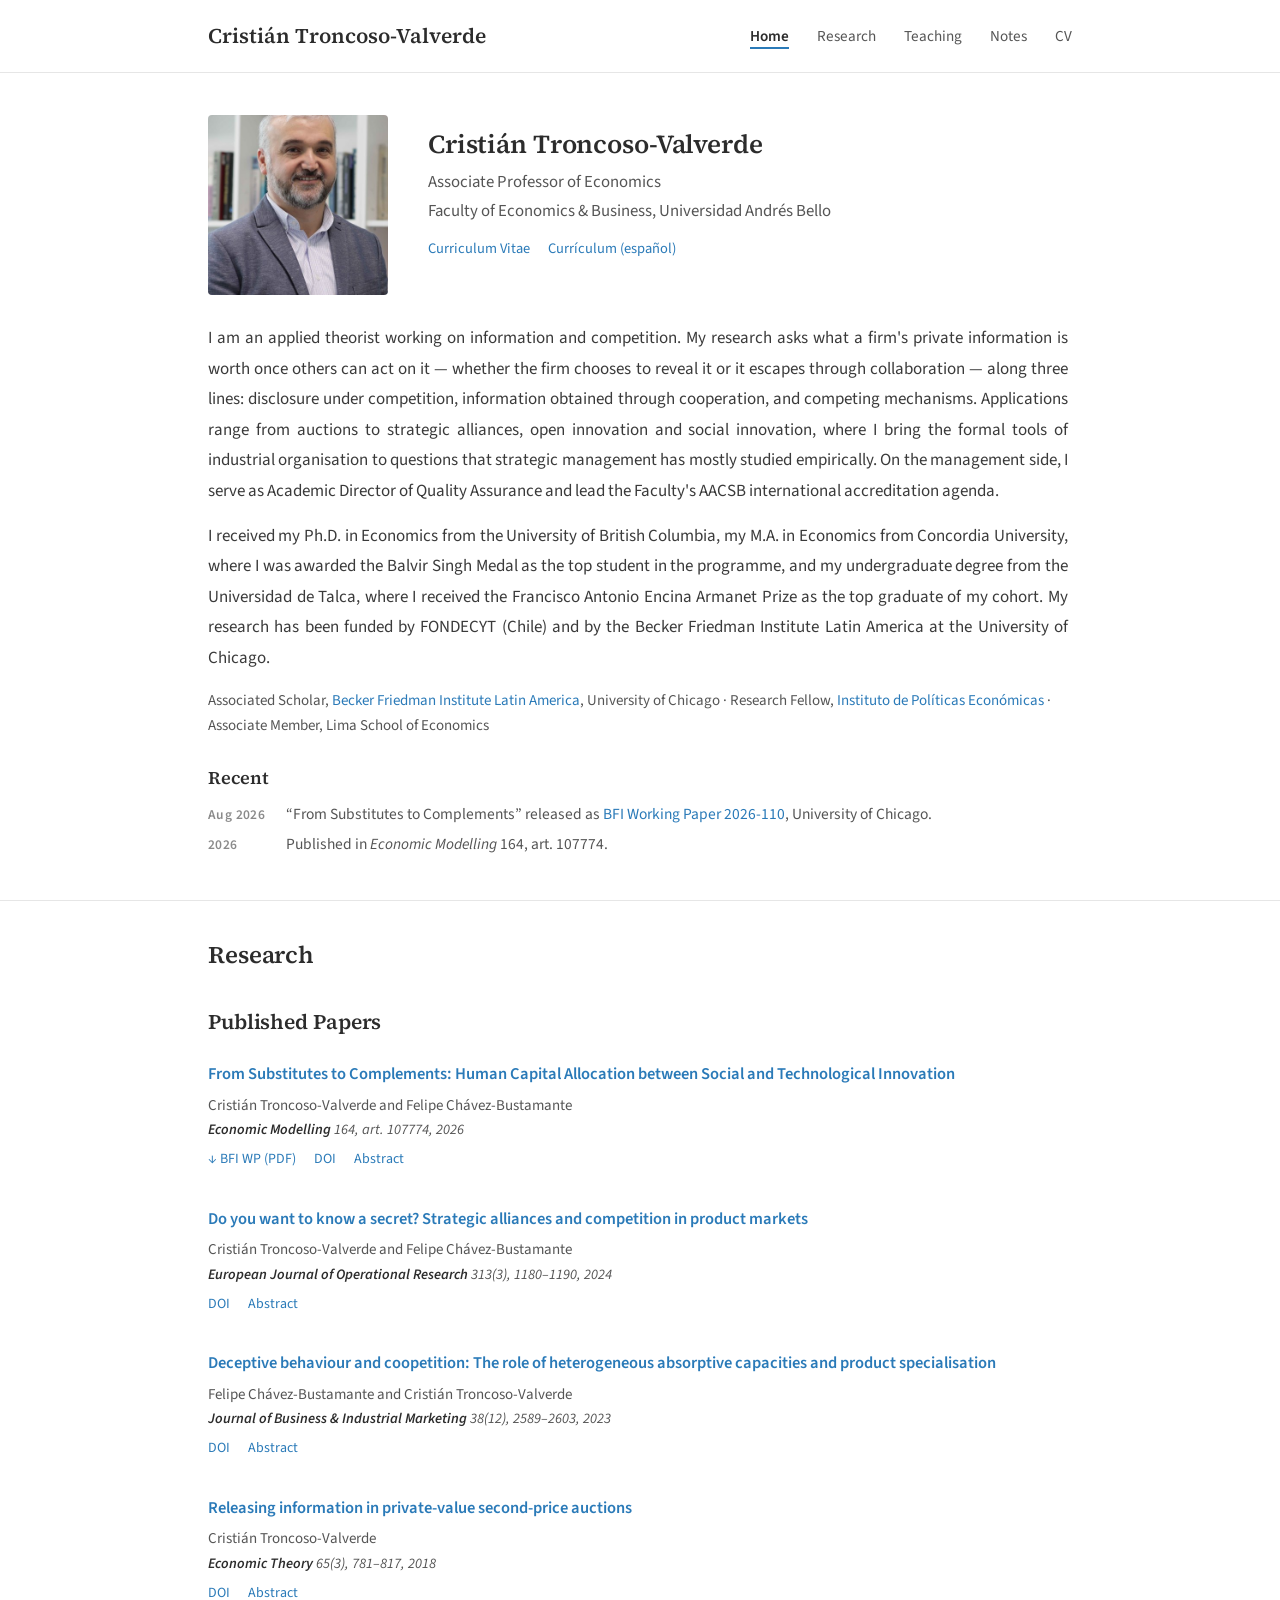
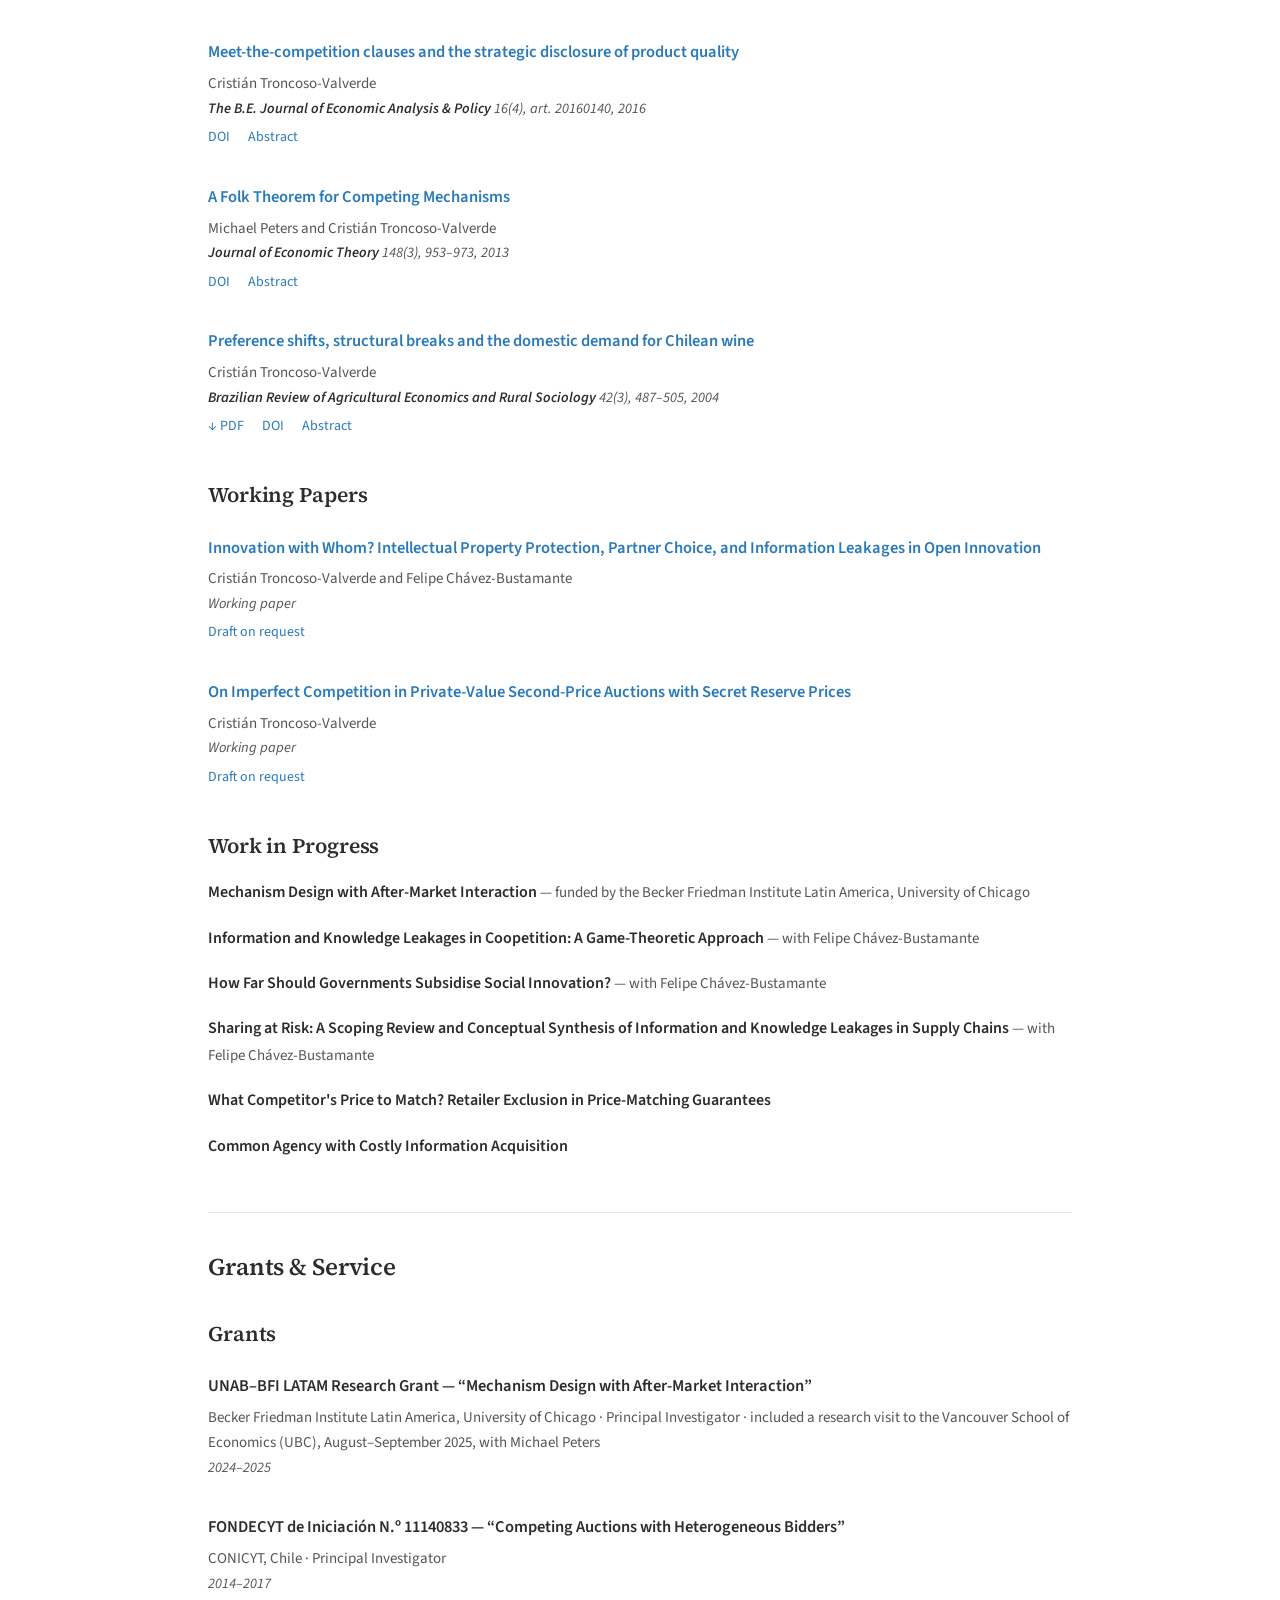
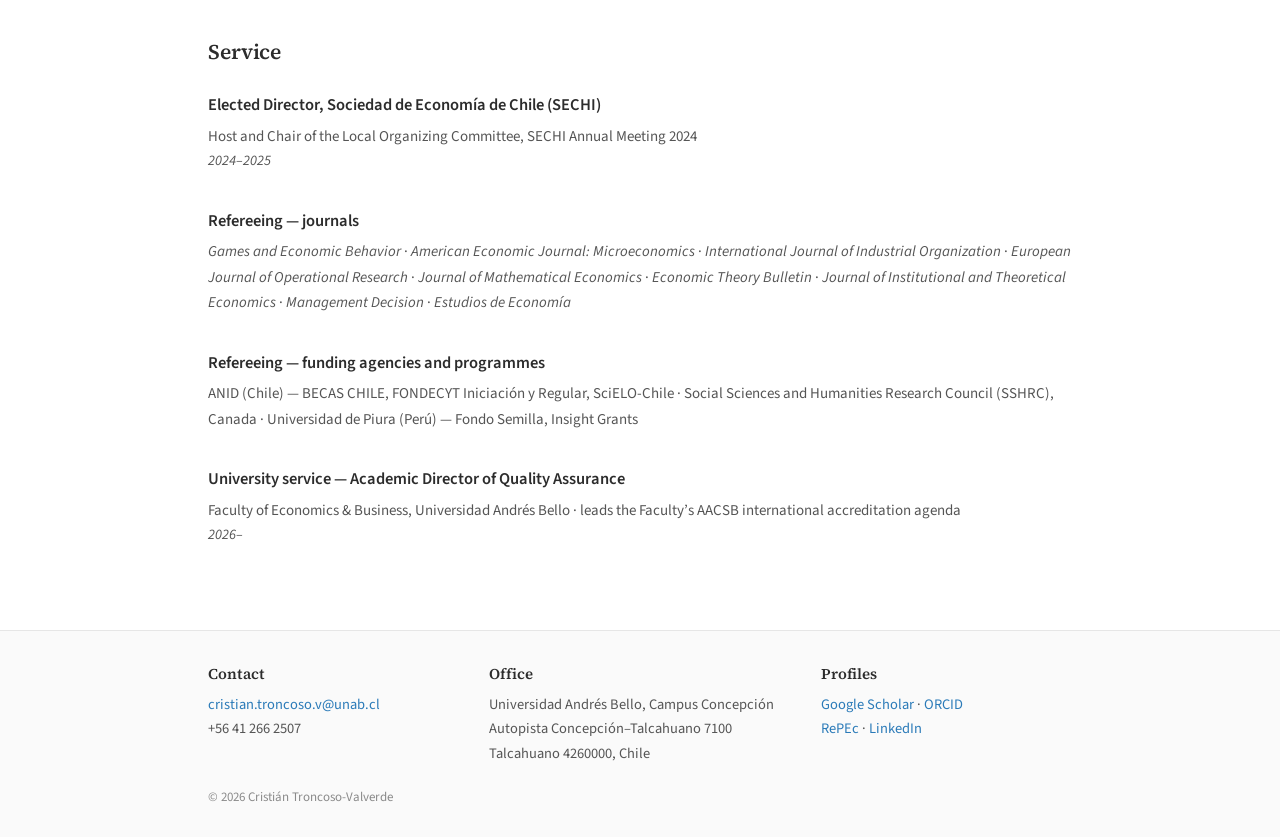
==== commit 22068c9b: "Update index.html" ====
--- a/index.html
+++ b/index.html
@@ -32,7 +32,7 @@
  <div><h1>Cristián Troncoso-Valverde</h1>
  <p class="t">Associate Professor of Economics<br>Faculty of Economics &amp; Business, Universidad Andrés Bello</p>
  <p class="cvl"><a href="files/cv-en.pdf">Curriculum Vitae</a><a href="files/cv-es.pdf">Currículum (español)</a></p></div></div>
-<p class="bio">I am an applied theorist working on information and competition. My research asks what a firm's private information is worth once others can act on it — whether the firm chooses to reveal it or it escapes through collaboration — along three lines: disclosure under competition, information obtained through cooperation, and competing mechanisms. Appli/-cations range from auctions to strategic alliances, open innovation and social innovation, where I bring the formal tools of industrial organisation to questions that strategic management has mostly studied empirically. On the management side, I serve as Academic Director of Quality Assurance and lead the Faculty's AACSB international accreditation agenda.</p>
+<p class="bio">I am an applied theorist working on information and competition. My research asks what a firm's private information is worth once others can act on it — whether the firm chooses to reveal it or it escapes through collaboration — along three lines: disclosure under competition, information obtained through cooperation, and competing mechanisms. Appli&shy;cations range from auctions to strategic alliances, open innovation and social innovation, where I bring the formal tools of industrial organisation to questions that strategic management has mostly studied empirically. On the management side, I serve as Academic Director of Quality Assurance and lead the Faculty's AACSB international accreditation agenda.</p>
 <p class="bio">I received my Ph.D. in Economics from the University of British Columbia, my M.A. in Economics from Concordia University, where I was awarded the Balvir Singh Medal as the top student in the programme, and my undergraduate degree from the Universidad de Talca, where I received the Francisco Antonio Encina Armanet Prize as the top graduate of my cohort. My research has been funded by FONDECYT (Chile) and by the Becker Friedman Institute Latin America at the University of Chicago.</p>
 <p class="aff">Associated Scholar, <a href="https://bfi.uchicago.edu/centers-programs/becker-friedman-institute-latin-america/">Becker Friedman Institute Latin America</a>, University of Chicago · Research Fellow, <a href="https://ipe.unab.cl/">Instituto de Políticas Económicas</a> · Associate Member, Lima School of Economics</p>
 <div class="recent"><h4>Recent</h4>
